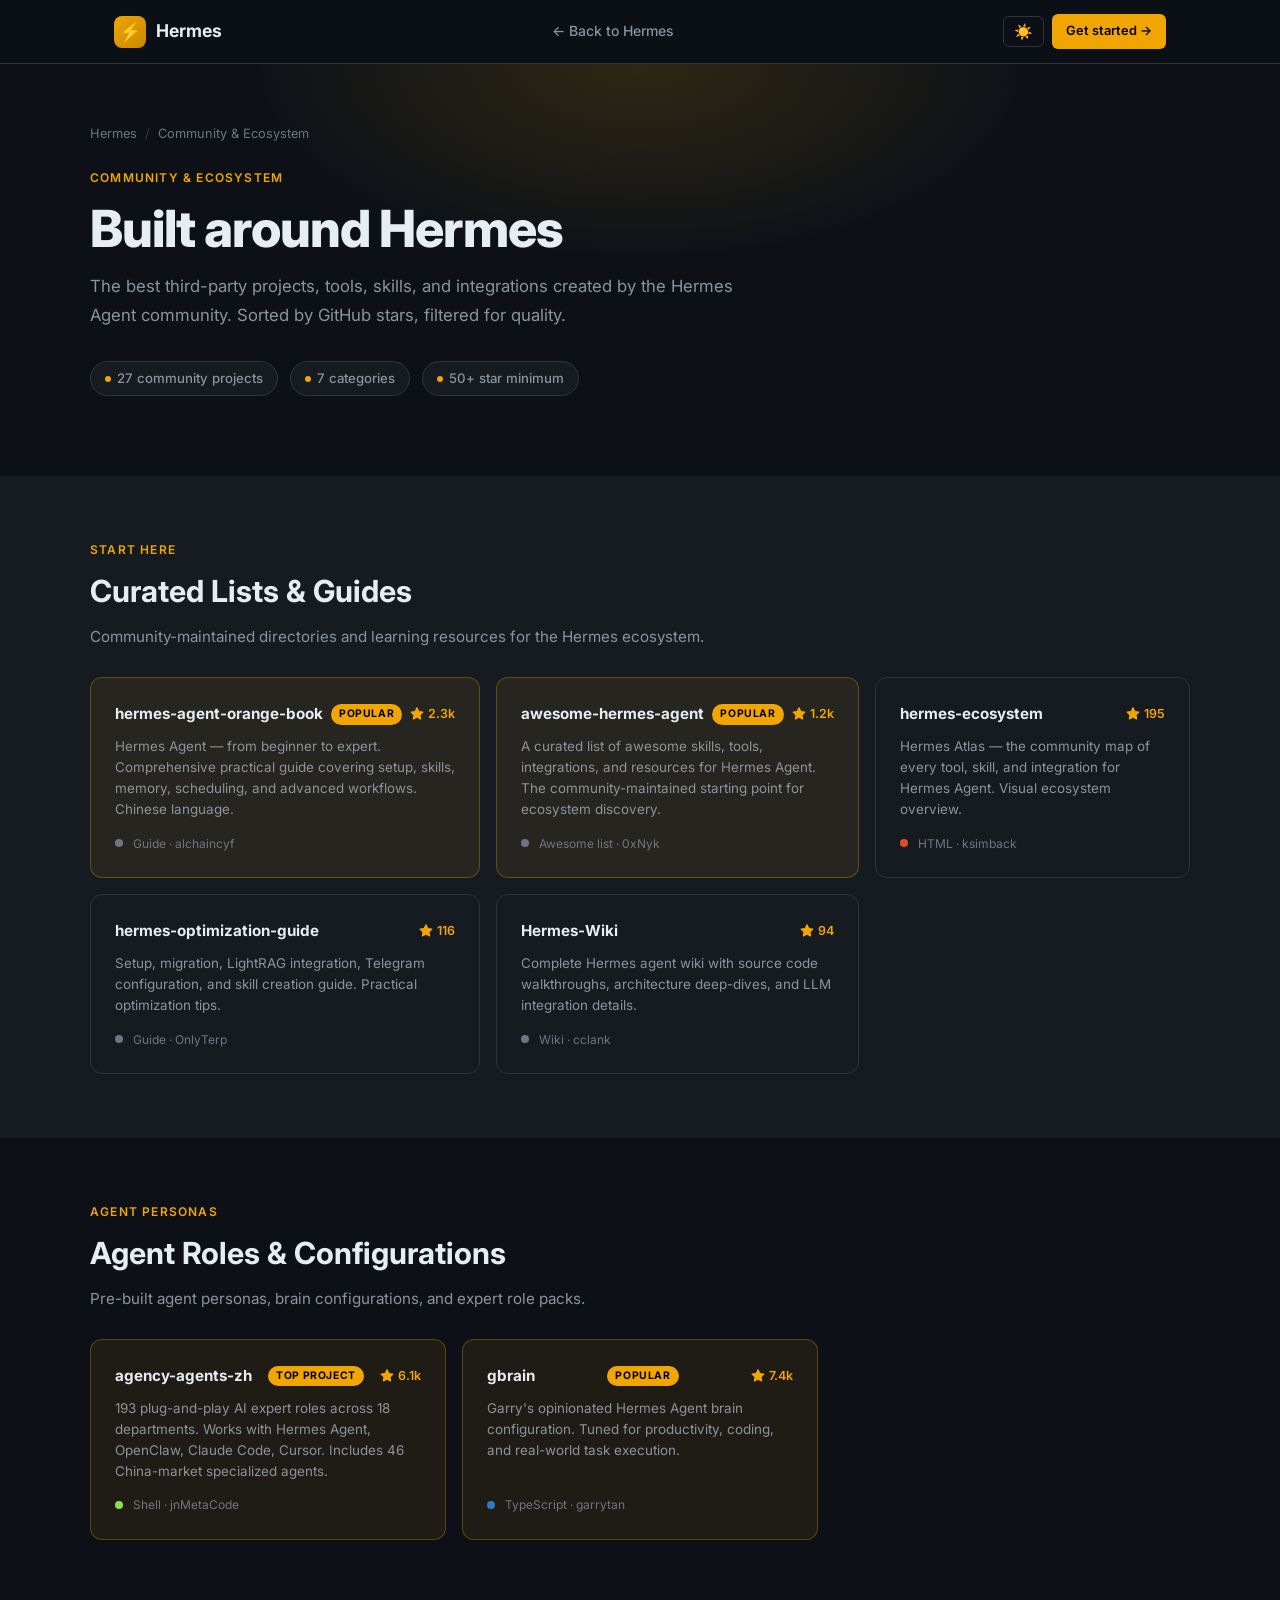
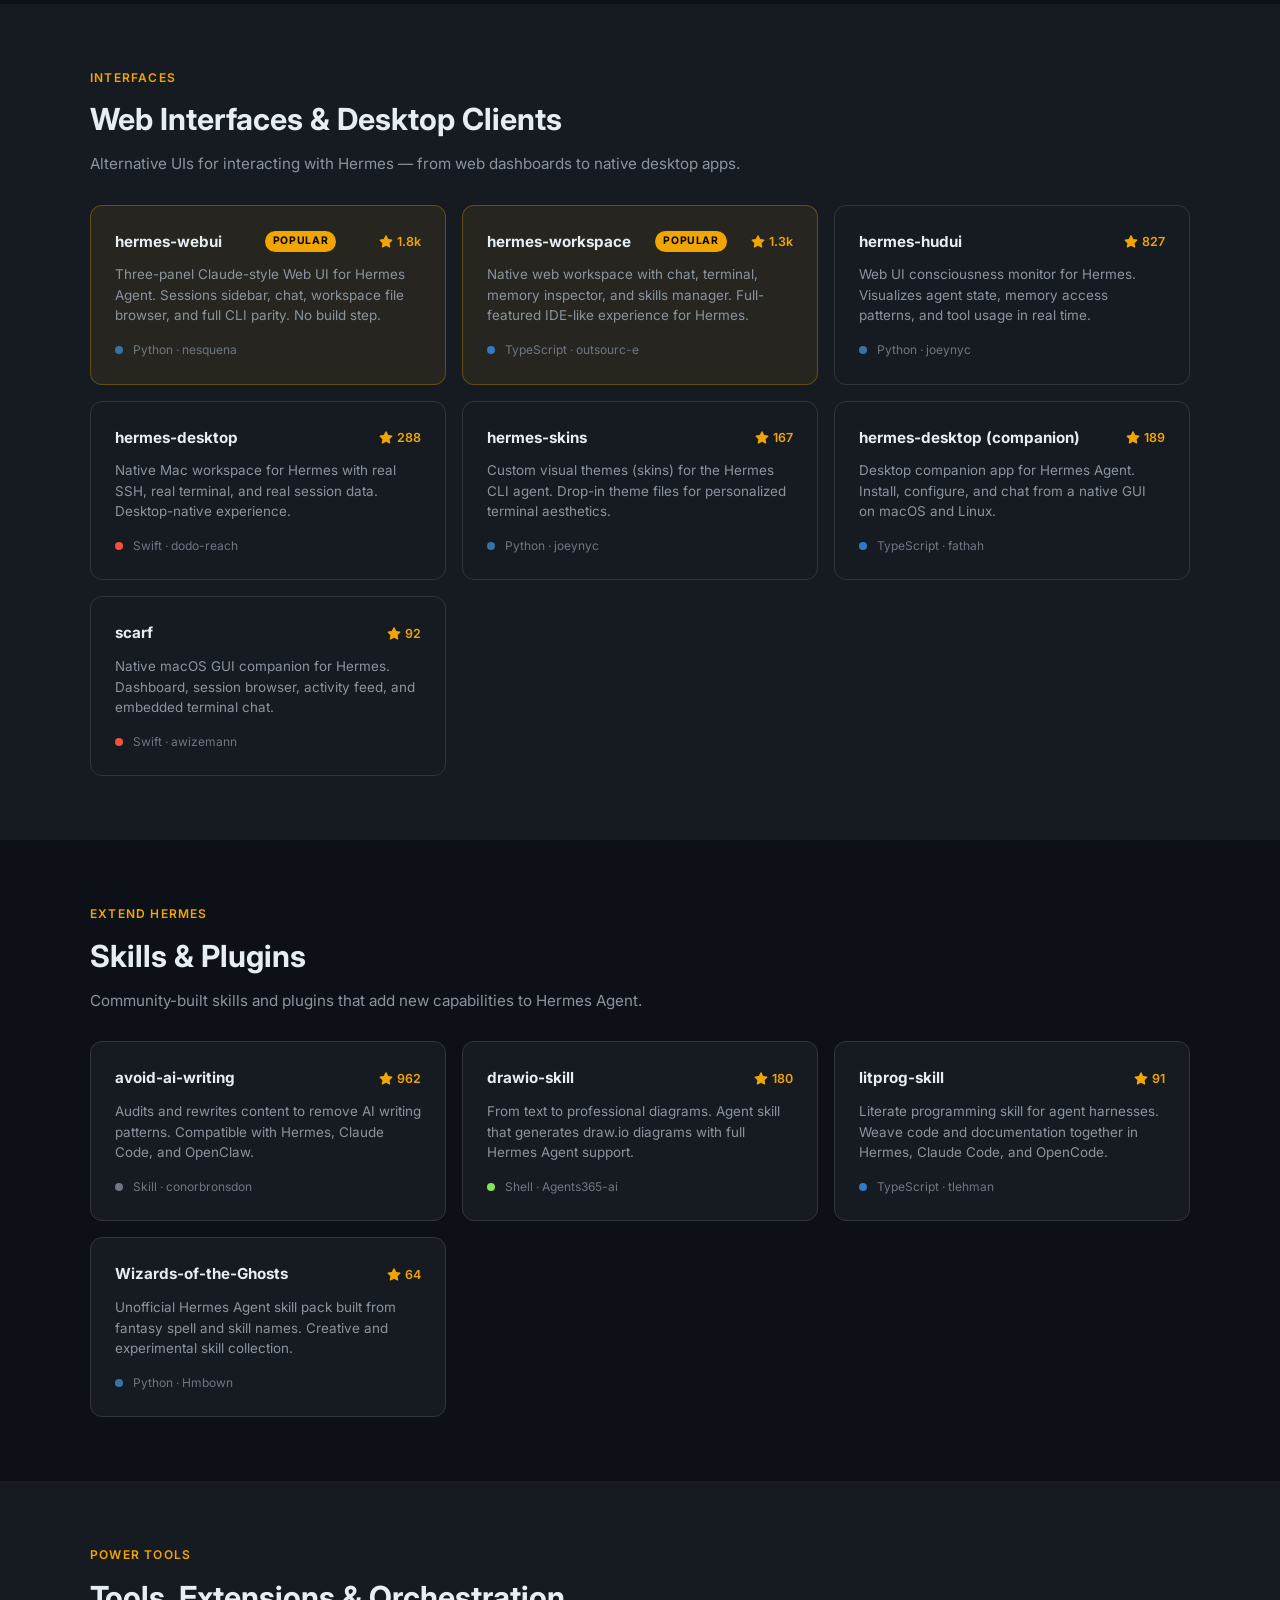
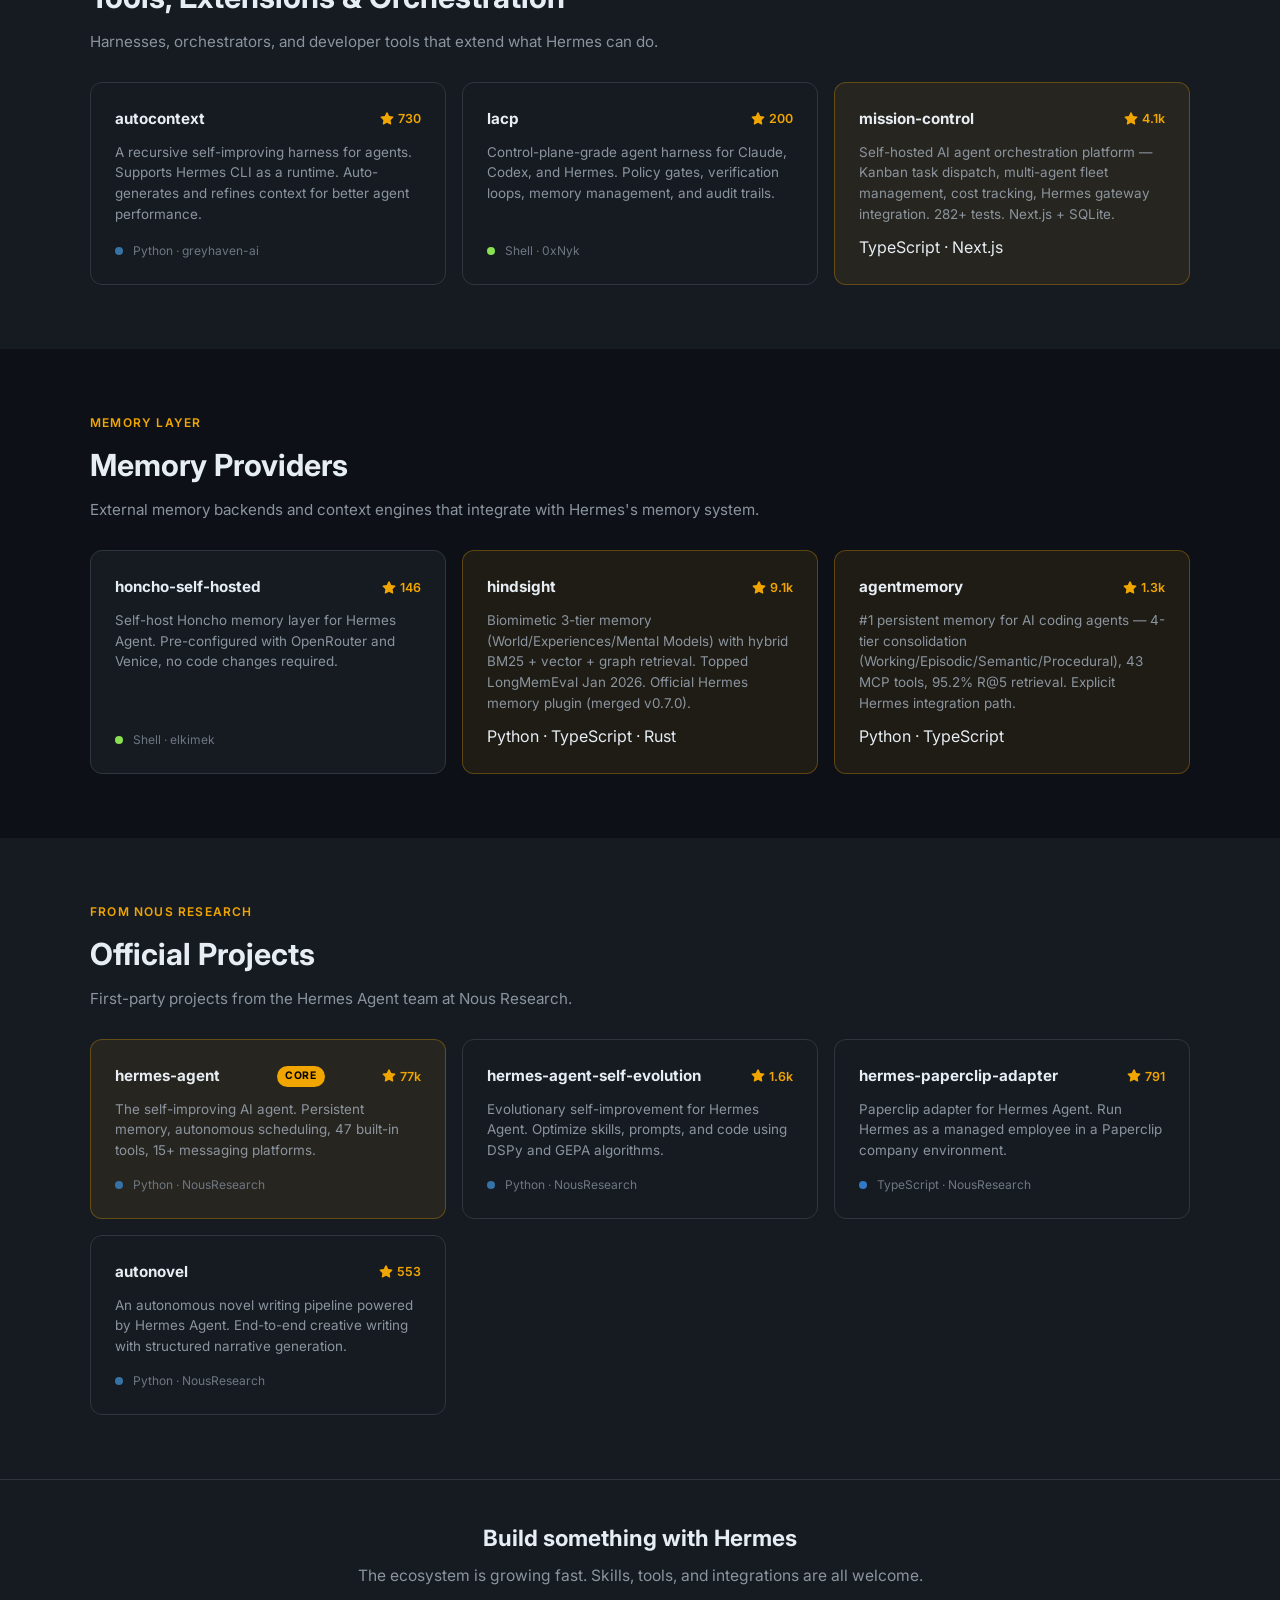
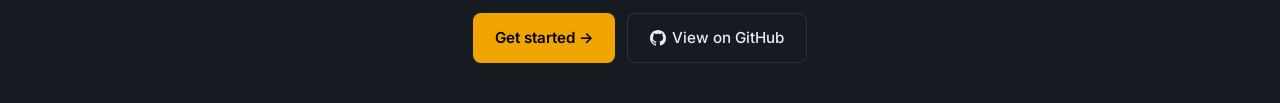
==== community/index.html @ d598577c "gh-pages: update star counts, add 3 new projects, fix models rankings index.html: - Hero badge: 56k+" ====
<!DOCTYPE html>
<html lang="en" data-theme="dark">
<head>
  <script>
    // Canonical URL: strip trailing index.html so links always show the clean path
    (function(){
      var p = window.location.pathname;
      if (p.endsWith('/index.html')) {
        var clean = p.slice(0, p.length - 'index.html'.length);
        window.history.replaceState(null, '', clean + window.location.search + window.location.hash);
      }
    })();
  </script>
  <meta charset="UTF-8" />
  <meta name="viewport" content="width=device-width, initial-scale=1.0" />
  <title>Hermes Ecosystem — Community Projects &amp; Tools</title>
  <meta name="description" content="The best third-party projects, tools, skills, and integrations built around Hermes Agent by the open-source community." />
  <meta property="og:title" content="Hermes Ecosystem — Community Projects & Tools" />
  <meta property="og:description" content="The best third-party projects, tools, skills, and integrations built around Hermes Agent." />
  <meta property="og:type" content="website" />
  <link rel="icon" href="data:image/svg+xml,<svg xmlns='http://www.w3.org/2000/svg' viewBox='0 0 100 100'><text y='.9em' font-size='90'>⚡</text></svg>" />
  <link rel="preconnect" href="https://fonts.googleapis.com" />
  <link rel="preconnect" href="https://fonts.gstatic.com" crossorigin />
  <link href="https://fonts.googleapis.com/css2?family=Inter:wght@300;400;500;600;700;800&family=JetBrains+Mono:wght@400;500&display=swap" rel="stylesheet" />
  <style>
    :root {
      --bg-primary: #0d1117;
      --bg-secondary: #161b22;
      --bg-tertiary: #21262d;
      --bg-card: #161b22;
      --bg-card-hover: #1c2128;
      --border: #30363d;
      --border-hover: #484f58;
      --text-primary: #e6edf3;
      --text-secondary: #8b949e;
      --text-muted: #6e7681;
      --accent: #f0a500;
      --accent-dim: #c88800;
      --accent-glow: rgba(240,165,0,0.15);
      --accent-subtle: rgba(240,165,0,0.08);
      --green: #3fb950;
      --red: #f85149;
      --blue: #58a6ff;
      --purple: #bc8cff;
      --nav-height: 64px;
      --radius: 8px;
      --radius-lg: 12px;
      --shadow: 0 1px 3px rgba(0,0,0,0.4),0 4px 16px rgba(0,0,0,0.3);
    }
    [data-theme="light"] {
      --bg-primary: #ffffff;
      --bg-secondary: #f6f8fa;
      --bg-tertiary: #eaeef2;
      --bg-card: #ffffff;
      --bg-card-hover: #f6f8fa;
      --border: #d0d7de;
      --border-hover: #9198a1;
      --text-primary: #1f2328;
      --text-secondary: #656d76;
      --text-muted: #9198a1;
      --accent: #c07800;
      --accent-dim: #a06000;
      --accent-glow: rgba(192,120,0,0.12);
      --accent-subtle: rgba(192,120,0,0.06);
      --green: #1a7f37;
      --red: #cf222e;
      --blue: #0969da;
      --purple: #7c3aed;
      --shadow: 0 1px 3px rgba(0,0,0,0.1),0 4px 16px rgba(0,0,0,0.06);
    }
    *,*::before,*::after{box-sizing:border-box;margin:0;padding:0}
    html{scroll-behavior:smooth;font-size:16px;overflow-x:hidden}
    body{font-family:'Inter',-apple-system,BlinkMacSystemFont,'Segoe UI',sans-serif;background:var(--bg-primary);color:var(--text-primary);line-height:1.6;transition:background 0.2s,color 0.2s;-webkit-font-smoothing:antialiased}
    a{color:var(--accent);text-decoration:none;transition:color 0.15s}
    a:hover{color:var(--accent-dim)}
    ::-webkit-scrollbar{width:6px;height:6px}
    ::-webkit-scrollbar-track{background:var(--bg-secondary)}
    ::-webkit-scrollbar-thumb{background:var(--border);border-radius:3px}

    /* Nav */
    #nav{position:fixed;top:0;left:0;right:0;height:var(--nav-height);background:rgba(13,17,23,0.92);backdrop-filter:blur(12px);-webkit-backdrop-filter:blur(12px);border-bottom:1px solid var(--border);z-index:1000}
    [data-theme="light"] #nav{background:rgba(255,255,255,0.92)}
    .nav-inner{max-width:1100px;margin:0 auto;padding:0 24px;height:100%;display:flex;align-items:center;justify-content:space-between;gap:16px}
    .nav-logo{display:flex;align-items:center;gap:10px;font-weight:700;font-size:1.1rem;color:var(--text-primary);text-decoration:none;flex-shrink:0}
    .nav-logo-icon{width:32px;height:32px;background:linear-gradient(135deg,var(--accent),var(--accent-dim));border-radius:8px;display:flex;align-items:center;justify-content:center;font-size:18px;line-height:1}
    .nav-back{display:flex;align-items:center;gap:6px;color:var(--text-secondary);font-size:0.875rem;font-weight:500;padding:6px 12px;border-radius:6px;transition:color 0.15s,background 0.15s;text-decoration:none}
    .nav-back:hover{color:var(--text-primary);background:var(--bg-tertiary)}
    .btn-theme{background:none;border:1px solid var(--border);color:var(--text-secondary);cursor:pointer;padding:7px 10px;border-radius:6px;font-size:15px;line-height:1;transition:border-color 0.15s,color 0.15s,background 0.15s}
    .btn-theme:hover{border-color:var(--border-hover);color:var(--text-primary);background:var(--bg-tertiary)}
    .hamburger{display:none;flex-direction:column;gap:5px;cursor:pointer;padding:6px;border:1px solid var(--border);border-radius:6px;background:none;transition:border-color 0.15s;flex-shrink:0}
    .hamburger:hover{border-color:var(--border-hover)}
    .hamburger span{display:block;width:20px;height:2px;background:var(--text-secondary);border-radius:2px;transition:transform 0.2s,opacity 0.2s}
    .hamburger.open span:nth-child(1){transform:translateY(7px) rotate(45deg)}
    .hamburger.open span:nth-child(2){opacity:0}
    .hamburger.open span:nth-child(3){transform:translateY(-7px) rotate(-45deg)}
    #community-mobile-menu{display:none;position:fixed;top:var(--nav-height);left:0;right:0;background:var(--bg-secondary);border-bottom:1px solid var(--border);padding:16px 24px;z-index:999;flex-direction:column;gap:4px}
    #community-mobile-menu.open{display:flex}
    #community-mobile-menu a{color:var(--text-secondary);font-size:0.95rem;font-weight:500;padding:10px 12px;border-radius:6px;transition:color 0.15s,background 0.15s;text-decoration:none}
    #community-mobile-menu a:hover{color:var(--text-primary);background:var(--bg-tertiary)}
    .btn-cta{background:var(--accent);color:#000;font-size:0.8rem;font-weight:600;padding:7px 14px;border-radius:6px;border:none;cursor:pointer;text-decoration:none;display:inline-block;transition:background 0.15s,transform 0.1s;white-space:nowrap}
    .btn-cta:hover{background:var(--accent-dim);color:#000;transform:translateY(-1px)}

    /* Layout */
    main{padding-top:var(--nav-height)}
    .hero{padding:60px 24px 48px;background:var(--bg-primary);position:relative;overflow:hidden}
    .hero::before{content:'';position:absolute;top:-200px;left:50%;transform:translateX(-50%);width:800px;height:400px;background:radial-gradient(ellipse at center,var(--accent-glow) 0%,transparent 70%);pointer-events:none}
    .container{max-width:1100px;margin:0 auto;position:relative}
    .section{padding:64px 24px}
    .section-alt{background:var(--bg-secondary)}

    /* Breadcrumb */
    .breadcrumb{display:flex;align-items:center;gap:8px;font-size:0.8rem;color:var(--text-muted);margin-bottom:24px;flex-wrap:wrap}
    .breadcrumb a{color:var(--text-muted)}
    .breadcrumb a:hover{color:var(--accent)}
    .breadcrumb-sep{opacity:0.4}

    /* Hero content */
    .page-label{font-size:0.75rem;font-weight:600;letter-spacing:0.1em;text-transform:uppercase;color:var(--accent);margin-bottom:12px}
    .page-title{font-size:clamp(2rem,5vw,3.2rem);font-weight:800;line-height:1.1;letter-spacing:-0.02em;margin-bottom:16px}
    .page-sub{font-size:1.05rem;color:var(--text-secondary);max-width:680px;line-height:1.7;margin-bottom:32px}

    /* Stats bar */
    .stats-bar{display:flex;flex-wrap:wrap;gap:12px;margin-bottom:32px}
    .stat-pill{display:inline-flex;align-items:center;gap:6px;background:var(--bg-secondary);border:1px solid var(--border);color:var(--text-secondary);font-size:0.825rem;font-weight:500;padding:6px 14px;border-radius:100px}
    .stat-pill .dot{width:6px;height:6px;background:var(--accent);border-radius:50%;flex-shrink:0}

    /* Category sections */
    .cat-label{font-size:0.75rem;font-weight:600;letter-spacing:0.1em;text-transform:uppercase;color:var(--accent);margin-bottom:8px}
    .cat-title{font-size:clamp(1.4rem,3vw,1.9rem);font-weight:700;margin-bottom:8px;color:var(--text-primary)}
    .cat-desc{font-size:0.95rem;color:var(--text-secondary);max-width:680px;line-height:1.65;margin-bottom:28px}

    /* Project cards */
    .project-grid{display:grid;grid-template-columns:repeat(3,1fr);gap:16px;margin-bottom:0}
    .project-card{background:var(--bg-card);border:1px solid var(--border);border-radius:var(--radius-lg);padding:24px;display:flex;flex-direction:column;gap:10px;transition:border-color 0.2s,transform 0.15s,background 0.2s;text-decoration:none;color:inherit}
    .project-card:hover{border-color:var(--accent);transform:translateY(-3px);background:var(--bg-card-hover);color:inherit}
    .project-header{display:flex;align-items:center;justify-content:space-between;gap:8px}
    .project-name{font-size:0.95rem;font-weight:700;color:var(--text-primary);overflow:hidden;text-overflow:ellipsis;white-space:nowrap}
    .project-stars{display:inline-flex;align-items:center;gap:4px;font-size:0.78rem;font-weight:600;color:var(--accent);white-space:nowrap;flex-shrink:0}
    .project-stars svg{width:14px;height:14px;fill:var(--accent)}
    .project-desc{font-size:0.84rem;color:var(--text-secondary);line-height:1.55;flex:1}
    .project-meta{display:flex;align-items:center;gap:10px;font-size:0.75rem;color:var(--text-muted);margin-top:auto;padding-top:4px}
    .lang-dot{width:8px;height:8px;border-radius:50%;flex-shrink:0}
    .lang-python{background:#3572A5}
    .lang-ts{background:#3178c6}
    .lang-js{background:#f1e05a}
    .lang-swift{background:#F05138}
    .lang-shell{background:#89e051}
    .lang-html{background:#e34c26}
    .lang-go{background:#00ADD8}
    .lang-rust{background:#dea584}
    .lang-makefile{background:#427819}
    .lang-docs{background:var(--text-muted)}

    /* Featured card (wider) */
    .project-card.featured{border-color:rgba(240,165,0,0.3);background:var(--accent-subtle)}
    .project-card.featured:hover{border-color:var(--accent)}
    .featured-badge{font-size:0.65rem;font-weight:700;letter-spacing:0.06em;text-transform:uppercase;background:var(--accent);color:#000;padding:2px 8px;border-radius:100px;flex-shrink:0}

    /* CTA footer */
    .cta-strip{background:var(--bg-secondary);border-top:1px solid var(--border);padding:40px 24px;text-align:center}
    .cta-strip h2{font-size:1.4rem;font-weight:700;margin-bottom:8px}
    .cta-strip p{color:var(--text-secondary);margin-bottom:24px;font-size:0.975rem}
    .cta-btns{display:flex;gap:12px;justify-content:center;flex-wrap:wrap}
    .btn-primary{display:inline-flex;align-items:center;gap:6px;background:var(--accent);color:#000;font-weight:600;font-size:0.95rem;padding:12px 22px;border-radius:8px;transition:background 0.15s,transform 0.1s}
    .btn-primary:hover{background:var(--accent-dim);color:#000;transform:translateY(-1px)}
    .btn-secondary{display:inline-flex;align-items:center;gap:6px;background:var(--bg-card);border:1px solid var(--border);color:var(--text-primary);font-weight:500;font-size:0.95rem;padding:12px 22px;border-radius:8px;transition:border-color 0.15s,background 0.15s}
    .btn-secondary:hover{border-color:var(--border-hover);background:var(--bg-card-hover);color:var(--text-primary)}

    /* Responsive */
    @media(max-width:900px){.project-grid{grid-template-columns:repeat(2,1fr)}}
    @media(max-width:640px){
      .project-grid{grid-template-columns:1fr}
      .nav-back span{display:none}
      .btn-cta{display:none}
      .hamburger{display:flex}
      .nav-inner{gap:8px}
      .hero{padding:48px 16px 36px}
      .section{padding:48px 16px}
    }
  </style>
</head>
<body>

<nav id="nav">
  <div class="nav-inner">
    <a href="../index.html" class="nav-logo">
      <div class="nav-logo-icon">&#9889;</div>
      Hermes
    </a>
    <a href="../index.html#resources" class="nav-back"><span>&larr; Back to Hermes</span></a>
    <div style="display:flex;align-items:center;gap:8px;flex-shrink:0">
      <button class="btn-theme" id="theme-toggle" aria-label="Toggle theme">🌙</button>
      <a href="https://hermes-agent.nousresearch.com/docs/getting-started/installation" class="btn-cta" target="_blank" rel="noopener">Get started &rarr;</a>
    </div>
    <button class="hamburger" id="community-hamburger" aria-label="Open menu">
      <span></span><span></span><span></span>
    </button>
  </div>
</nav>

<div id="community-mobile-menu">
  <a href="../index.html">⚡ Hermes Home</a>
  <a href="../index.html#why">Why Hermes</a>
  <a href="../index.html#features">Features</a>
  <a href="../index.html#compare">Compare</a>
  <a href="../index.html#install">Install</a>
  <a href="../index.html#resources">Resources</a>
  <a href="../eli5/" style="color:var(--accent)">🧠 ELI5 — What is Hermes?</a>
  <a href="../models/" style="color:var(--accent)">🤖 Best Models 2026</a>
  <a href="../index.html#resources" style="color:var(--accent)">🌎 Community &amp; Ecosystem</a>
  <a href="https://hermes-agent.nousresearch.com/docs/getting-started/installation" target="_blank" rel="noopener" style="color:var(--accent);margin-top:4px">Get started →</a>
</div>

<main>
  <div class="hero">
    <div class="container">
      <nav class="breadcrumb" aria-label="Breadcrumb">
        <a href="../index.html">Hermes</a>
        <span class="breadcrumb-sep">/</span>
        <span>Community &amp; Ecosystem</span>
      </nav>

      <div class="page-label">Community &amp; Ecosystem</div>
      <h1 class="page-title">Built around Hermes</h1>
      <p class="page-sub">The best third-party projects, tools, skills, and integrations created by the Hermes Agent community. Sorted by GitHub stars, filtered for quality.</p>

      <div class="stats-bar">
        <span class="stat-pill"><span class="dot"></span>27 community projects</span>
        <span class="stat-pill"><span class="dot"></span>7 categories</span>
        <span class="stat-pill"><span class="dot"></span>50+ star minimum</span>
      </div>
    </div>
  </div>

  <!-- ===== CURATED LISTS & GUIDES ===== -->
  <div class="section section-alt">
    <div class="container">
      <p class="cat-label">Start here</p>
      <h2 class="cat-title">Curated Lists &amp; Guides</h2>
      <p class="cat-desc">Community-maintained directories and learning resources for the Hermes ecosystem.</p>
      <div class="project-grid">

        <a href="https://github.com/alchaincyf/hermes-agent-orange-book" target="_blank" rel="noopener" class="project-card featured">
          <div class="project-header">
            <div class="project-name">hermes-agent-orange-book</div>
            <span class="featured-badge">Popular</span>
            <span class="project-stars"><svg viewBox="0 0 16 16"><path d="M8 .25a.75.75 0 0 1 .673.418l1.882 3.815 4.21.612a.75.75 0 0 1 .416 1.279l-3.046 2.97.719 4.192a.75.75 0 0 1-1.088.791L8 12.347l-3.766 1.98a.75.75 0 0 1-1.088-.79l.72-4.194L.818 6.374a.75.75 0 0 1 .416-1.28l4.21-.611L7.327.668A.75.75 0 0 1 8 .25z"/></svg>2.3k</span>
          </div>
          <div class="project-desc">Hermes Agent &mdash; from beginner to expert. Comprehensive practical guide covering setup, skills, memory, scheduling, and advanced workflows. Chinese language.</div>
          <div class="project-meta"><span class="lang-dot lang-docs"></span> Guide &middot; alchaincyf</div>
        </a>

        <a href="https://github.com/0xNyk/awesome-hermes-agent" target="_blank" rel="noopener" class="project-card featured">
          <div class="project-header">
            <div class="project-name">awesome-hermes-agent</div>
            <span class="featured-badge">Popular</span>
            <span class="project-stars"><svg viewBox="0 0 16 16"><path d="M8 .25a.75.75 0 0 1 .673.418l1.882 3.815 4.21.612a.75.75 0 0 1 .416 1.279l-3.046 2.97.719 4.192a.75.75 0 0 1-1.088.791L8 12.347l-3.766 1.98a.75.75 0 0 1-1.088-.79l.72-4.194L.818 6.374a.75.75 0 0 1 .416-1.28l4.21-.611L7.327.668A.75.75 0 0 1 8 .25z"/></svg>1.2k</span>
          </div>
          <div class="project-desc">A curated list of awesome skills, tools, integrations, and resources for Hermes Agent. The community-maintained starting point for ecosystem discovery.</div>
          <div class="project-meta"><span class="lang-dot lang-docs"></span> Awesome list &middot; 0xNyk</div>
        </a>

        <a href="https://github.com/ksimback/hermes-ecosystem" target="_blank" rel="noopener" class="project-card">
          <div class="project-header">
            <div class="project-name">hermes-ecosystem</div>
            <span class="project-stars"><svg viewBox="0 0 16 16"><path d="M8 .25a.75.75 0 0 1 .673.418l1.882 3.815 4.21.612a.75.75 0 0 1 .416 1.279l-3.046 2.97.719 4.192a.75.75 0 0 1-1.088.791L8 12.347l-3.766 1.98a.75.75 0 0 1-1.088-.79l.72-4.194L.818 6.374a.75.75 0 0 1 .416-1.28l4.21-.611L7.327.668A.75.75 0 0 1 8 .25z"/></svg>195</span>
          </div>
          <div class="project-desc">Hermes Atlas &mdash; the community map of every tool, skill, and integration for Hermes Agent. Visual ecosystem overview.</div>
          <div class="project-meta"><span class="lang-dot lang-html"></span> HTML &middot; ksimback</div>
        </a>

        <a href="https://github.com/OnlyTerp/hermes-optimization-guide" target="_blank" rel="noopener" class="project-card">
          <div class="project-header">
            <div class="project-name">hermes-optimization-guide</div>
            <span class="project-stars"><svg viewBox="0 0 16 16"><path d="M8 .25a.75.75 0 0 1 .673.418l1.882 3.815 4.21.612a.75.75 0 0 1 .416 1.279l-3.046 2.97.719 4.192a.75.75 0 0 1-1.088.791L8 12.347l-3.766 1.98a.75.75 0 0 1-1.088-.79l.72-4.194L.818 6.374a.75.75 0 0 1 .416-1.28l4.21-.611L7.327.668A.75.75 0 0 1 8 .25z"/></svg>116</span>
          </div>
          <div class="project-desc">Setup, migration, LightRAG integration, Telegram configuration, and skill creation guide. Practical optimization tips.</div>
          <div class="project-meta"><span class="lang-dot lang-docs"></span> Guide &middot; OnlyTerp</div>
        </a>

        <a href="https://github.com/cclank/Hermes-Wiki" target="_blank" rel="noopener" class="project-card">
          <div class="project-header">
            <div class="project-name">Hermes-Wiki</div>
            <span class="project-stars"><svg viewBox="0 0 16 16"><path d="M8 .25a.75.75 0 0 1 .673.418l1.882 3.815 4.21.612a.75.75 0 0 1 .416 1.279l-3.046 2.97.719 4.192a.75.75 0 0 1-1.088.791L8 12.347l-3.766 1.98a.75.75 0 0 1-1.088-.79l.72-4.194L.818 6.374a.75.75 0 0 1 .416-1.28l4.21-.611L7.327.668A.75.75 0 0 1 8 .25z"/></svg>94</span>
          </div>
          <div class="project-desc">Complete Hermes agent wiki with source code walkthroughs, architecture deep-dives, and LLM integration details.</div>
          <div class="project-meta"><span class="lang-dot lang-docs"></span> Wiki &middot; cclank</div>
        </a>

      </div>
    </div>
  </div>

  <!-- ===== AGENT ROLES & CONFIGS ===== -->
  <div class="section">
    <div class="container">
      <p class="cat-label">Agent personas</p>
      <h2 class="cat-title">Agent Roles &amp; Configurations</h2>
      <p class="cat-desc">Pre-built agent personas, brain configurations, and expert role packs.</p>
      <div class="project-grid">

        <a href="https://github.com/jnMetaCode/agency-agents-zh" target="_blank" rel="noopener" class="project-card featured">
          <div class="project-header">
            <div class="project-name">agency-agents-zh</div>
            <span class="featured-badge">Top project</span>
            <span class="project-stars"><svg viewBox="0 0 16 16"><path d="M8 .25a.75.75 0 0 1 .673.418l1.882 3.815 4.21.612a.75.75 0 0 1 .416 1.279l-3.046 2.97.719 4.192a.75.75 0 0 1-1.088.791L8 12.347l-3.766 1.98a.75.75 0 0 1-1.088-.79l.72-4.194L.818 6.374a.75.75 0 0 1 .416-1.28l4.21-.611L7.327.668A.75.75 0 0 1 8 .25z"/></svg>6.1k</span>
          </div>
          <div class="project-desc">193 plug-and-play AI expert roles across 18 departments. Works with Hermes Agent, OpenClaw, Claude Code, Cursor. Includes 46 China-market specialized agents.</div>
          <div class="project-meta"><span class="lang-dot lang-shell"></span> Shell &middot; jnMetaCode</div>
        </a>

        <a href="https://github.com/garrytan/gbrain" target="_blank" rel="noopener" class="project-card featured">
          <div class="project-header">
            <div class="project-name">gbrain</div>
            <span class="featured-badge">Popular</span>
            <span class="project-stars"><svg viewBox="0 0 16 16"><path d="M8 .25a.75.75 0 0 1 .673.418l1.882 3.815 4.21.612a.75.75 0 0 1 .416 1.279l-3.046 2.97.719 4.192a.75.75 0 0 1-1.088.791L8 12.347l-3.766 1.98a.75.75 0 0 1-1.088-.79l.72-4.194L.818 6.374a.75.75 0 0 1 .416-1.28l4.21-.611L7.327.668A.75.75 0 0 1 8 .25z"/></svg>7.4k</span>
          </div>
          <div class="project-desc">Garry's opinionated Hermes Agent brain configuration. Tuned for productivity, coding, and real-world task execution.</div>
          <div class="project-meta"><span class="lang-dot lang-ts"></span> TypeScript &middot; garrytan</div>
        </a>

      </div>
    </div>
  </div>

  <!-- ===== WEB INTERFACES & DESKTOP ===== -->
  <div class="section section-alt">
    <div class="container">
      <p class="cat-label">Interfaces</p>
      <h2 class="cat-title">Web Interfaces &amp; Desktop Clients</h2>
      <p class="cat-desc">Alternative UIs for interacting with Hermes &mdash; from web dashboards to native desktop apps.</p>
      <div class="project-grid">

        <a href="https://github.com/nesquena/hermes-webui" target="_blank" rel="noopener" class="project-card featured">
          <div class="project-header">
            <div class="project-name">hermes-webui</div>
            <span class="featured-badge">Popular</span>
            <span class="project-stars"><svg viewBox="0 0 16 16"><path d="M8 .25a.75.75 0 0 1 .673.418l1.882 3.815 4.21.612a.75.75 0 0 1 .416 1.279l-3.046 2.97.719 4.192a.75.75 0 0 1-1.088.791L8 12.347l-3.766 1.98a.75.75 0 0 1-1.088-.79l.72-4.194L.818 6.374a.75.75 0 0 1 .416-1.28l4.21-.611L7.327.668A.75.75 0 0 1 8 .25z"/></svg>1.8k</span>
          </div>
          <div class="project-desc">Three-panel Claude-style Web UI for Hermes Agent. Sessions sidebar, chat, workspace file browser, and full CLI parity. No build step.</div>
          <div class="project-meta"><span class="lang-dot lang-python"></span> Python &middot; nesquena</div>
        </a>

        <a href="https://github.com/outsourc-e/hermes-workspace" target="_blank" rel="noopener" class="project-card featured">
          <div class="project-header">
            <div class="project-name">hermes-workspace</div>
            <span class="featured-badge">Popular</span>
            <span class="project-stars"><svg viewBox="0 0 16 16"><path d="M8 .25a.75.75 0 0 1 .673.418l1.882 3.815 4.21.612a.75.75 0 0 1 .416 1.279l-3.046 2.97.719 4.192a.75.75 0 0 1-1.088.791L8 12.347l-3.766 1.98a.75.75 0 0 1-1.088-.79l.72-4.194L.818 6.374a.75.75 0 0 1 .416-1.28l4.21-.611L7.327.668A.75.75 0 0 1 8 .25z"/></svg>1.3k</span>
          </div>
          <div class="project-desc">Native web workspace with chat, terminal, memory inspector, and skills manager. Full-featured IDE-like experience for Hermes.</div>
          <div class="project-meta"><span class="lang-dot lang-ts"></span> TypeScript &middot; outsourc-e</div>
        </a>

        <a href="https://github.com/joeynyc/hermes-hudui" target="_blank" rel="noopener" class="project-card">
          <div class="project-header">
            <div class="project-name">hermes-hudui</div>
            <span class="project-stars"><svg viewBox="0 0 16 16"><path d="M8 .25a.75.75 0 0 1 .673.418l1.882 3.815 4.21.612a.75.75 0 0 1 .416 1.279l-3.046 2.97.719 4.192a.75.75 0 0 1-1.088.791L8 12.347l-3.766 1.98a.75.75 0 0 1-1.088-.79l.72-4.194L.818 6.374a.75.75 0 0 1 .416-1.28l4.21-.611L7.327.668A.75.75 0 0 1 8 .25z"/></svg>827</span>
          </div>
          <div class="project-desc">Web UI consciousness monitor for Hermes. Visualizes agent state, memory access patterns, and tool usage in real time.</div>
          <div class="project-meta"><span class="lang-dot lang-python"></span> Python &middot; joeynyc</div>
        </a>

        <a href="https://github.com/dodo-reach/hermes-desktop" target="_blank" rel="noopener" class="project-card">
          <div class="project-header">
            <div class="project-name">hermes-desktop</div>
            <span class="project-stars"><svg viewBox="0 0 16 16"><path d="M8 .25a.75.75 0 0 1 .673.418l1.882 3.815 4.21.612a.75.75 0 0 1 .416 1.279l-3.046 2.97.719 4.192a.75.75 0 0 1-1.088.791L8 12.347l-3.766 1.98a.75.75 0 0 1-1.088-.79l.72-4.194L.818 6.374a.75.75 0 0 1 .416-1.28l4.21-.611L7.327.668A.75.75 0 0 1 8 .25z"/></svg>288</span>
          </div>
          <div class="project-desc">Native Mac workspace for Hermes with real SSH, real terminal, and real session data. Desktop-native experience.</div>
          <div class="project-meta"><span class="lang-dot lang-swift"></span> Swift &middot; dodo-reach</div>
        </a>

        <a href="https://github.com/joeynyc/hermes-skins" target="_blank" rel="noopener" class="project-card">
          <div class="project-header">
            <div class="project-name">hermes-skins</div>
            <span class="project-stars"><svg viewBox="0 0 16 16"><path d="M8 .25a.75.75 0 0 1 .673.418l1.882 3.815 4.21.612a.75.75 0 0 1 .416 1.279l-3.046 2.97.719 4.192a.75.75 0 0 1-1.088.791L8 12.347l-3.766 1.98a.75.75 0 0 1-1.088-.79l.72-4.194L.818 6.374a.75.75 0 0 1 .416-1.28l4.21-.611L7.327.668A.75.75 0 0 1 8 .25z"/></svg>167</span>
          </div>
          <div class="project-desc">Custom visual themes (skins) for the Hermes CLI agent. Drop-in theme files for personalized terminal aesthetics.</div>
          <div class="project-meta"><span class="lang-dot lang-python"></span> Python &middot; joeynyc</div>
        </a>

        <a href="https://github.com/fathah/hermes-desktop" target="_blank" rel="noopener" class="project-card">
          <div class="project-header">
            <div class="project-name">hermes-desktop (companion)</div>
            <span class="project-stars"><svg viewBox="0 0 16 16"><path d="M8 .25a.75.75 0 0 1 .673.418l1.882 3.815 4.21.612a.75.75 0 0 1 .416 1.279l-3.046 2.97.719 4.192a.75.75 0 0 1-1.088.791L8 12.347l-3.766 1.98a.75.75 0 0 1-1.088-.79l.72-4.194L.818 6.374a.75.75 0 0 1 .416-1.28l4.21-.611L7.327.668A.75.75 0 0 1 8 .25z"/></svg>189</span>
          </div>
          <div class="project-desc">Desktop companion app for Hermes Agent. Install, configure, and chat from a native GUI on macOS and Linux.</div>
          <div class="project-meta"><span class="lang-dot lang-ts"></span> TypeScript &middot; fathah</div>
        </a>

        <a href="https://github.com/awizemann/scarf" target="_blank" rel="noopener" class="project-card">
          <div class="project-header">
            <div class="project-name">scarf</div>
            <span class="project-stars"><svg viewBox="0 0 16 16"><path d="M8 .25a.75.75 0 0 1 .673.418l1.882 3.815 4.21.612a.75.75 0 0 1 .416 1.279l-3.046 2.97.719 4.192a.75.75 0 0 1-1.088.791L8 12.347l-3.766 1.98a.75.75 0 0 1-1.088-.79l.72-4.194L.818 6.374a.75.75 0 0 1 .416-1.28l4.21-.611L7.327.668A.75.75 0 0 1 8 .25z"/></svg>92</span>
          </div>
          <div class="project-desc">Native macOS GUI companion for Hermes. Dashboard, session browser, activity feed, and embedded terminal chat.</div>
          <div class="project-meta"><span class="lang-dot lang-swift"></span> Swift &middot; awizemann</div>
        </a>

      </div>
    </div>
  </div>

  <!-- ===== SKILLS & PLUGINS ===== -->
  <div class="section">
    <div class="container">
      <p class="cat-label">Extend Hermes</p>
      <h2 class="cat-title">Skills &amp; Plugins</h2>
      <p class="cat-desc">Community-built skills and plugins that add new capabilities to Hermes Agent.</p>
      <div class="project-grid">

        <a href="https://github.com/conorbronsdon/avoid-ai-writing" target="_blank" rel="noopener" class="project-card">
          <div class="project-header">
            <div class="project-name">avoid-ai-writing</div>
            <span class="project-stars"><svg viewBox="0 0 16 16"><path d="M8 .25a.75.75 0 0 1 .673.418l1.882 3.815 4.21.612a.75.75 0 0 1 .416 1.279l-3.046 2.97.719 4.192a.75.75 0 0 1-1.088.791L8 12.347l-3.766 1.98a.75.75 0 0 1-1.088-.79l.72-4.194L.818 6.374a.75.75 0 0 1 .416-1.28l4.21-.611L7.327.668A.75.75 0 0 1 8 .25z"/></svg>962</span>
          </div>
          <div class="project-desc">Audits and rewrites content to remove AI writing patterns. Compatible with Hermes, Claude Code, and OpenClaw.</div>
          <div class="project-meta"><span class="lang-dot lang-docs"></span> Skill &middot; conorbronsdon</div>
        </a>

        <a href="https://github.com/Agents365-ai/drawio-skill" target="_blank" rel="noopener" class="project-card">
          <div class="project-header">
            <div class="project-name">drawio-skill</div>
            <span class="project-stars"><svg viewBox="0 0 16 16"><path d="M8 .25a.75.75 0 0 1 .673.418l1.882 3.815 4.21.612a.75.75 0 0 1 .416 1.279l-3.046 2.97.719 4.192a.75.75 0 0 1-1.088.791L8 12.347l-3.766 1.98a.75.75 0 0 1-1.088-.79l.72-4.194L.818 6.374a.75.75 0 0 1 .416-1.28l4.21-.611L7.327.668A.75.75 0 0 1 8 .25z"/></svg>180</span>
          </div>
          <div class="project-desc">From text to professional diagrams. Agent skill that generates draw.io diagrams with full Hermes Agent support.</div>
          <div class="project-meta"><span class="lang-dot lang-shell"></span> Shell &middot; Agents365-ai</div>
        </a>

        <a href="https://github.com/tlehman/litprog-skill" target="_blank" rel="noopener" class="project-card">
          <div class="project-header">
            <div class="project-name">litprog-skill</div>
            <span class="project-stars"><svg viewBox="0 0 16 16"><path d="M8 .25a.75.75 0 0 1 .673.418l1.882 3.815 4.21.612a.75.75 0 0 1 .416 1.279l-3.046 2.97.719 4.192a.75.75 0 0 1-1.088.791L8 12.347l-3.766 1.98a.75.75 0 0 1-1.088-.79l.72-4.194L.818 6.374a.75.75 0 0 1 .416-1.28l4.21-.611L7.327.668A.75.75 0 0 1 8 .25z"/></svg>91</span>
          </div>
          <div class="project-desc">Literate programming skill for agent harnesses. Weave code and documentation together in Hermes, Claude Code, and OpenCode.</div>
          <div class="project-meta"><span class="lang-dot lang-ts"></span> TypeScript &middot; tlehman</div>
        </a>

        <a href="https://github.com/Hmbown/Wizards-of-the-Ghosts" target="_blank" rel="noopener" class="project-card">
          <div class="project-header">
            <div class="project-name">Wizards-of-the-Ghosts</div>
            <span class="project-stars"><svg viewBox="0 0 16 16"><path d="M8 .25a.75.75 0 0 1 .673.418l1.882 3.815 4.21.612a.75.75 0 0 1 .416 1.279l-3.046 2.97.719 4.192a.75.75 0 0 1-1.088.791L8 12.347l-3.766 1.98a.75.75 0 0 1-1.088-.79l.72-4.194L.818 6.374a.75.75 0 0 1 .416-1.28l4.21-.611L7.327.668A.75.75 0 0 1 8 .25z"/></svg>64</span>
          </div>
          <div class="project-desc">Unofficial Hermes Agent skill pack built from fantasy spell and skill names. Creative and experimental skill collection.</div>
          <div class="project-meta"><span class="lang-dot lang-python"></span> Python &middot; Hmbown</div>
        </a>

      </div>
    </div>
  </div>

  <!-- ===== TOOLS & EXTENSIONS ===== -->
  <div class="section section-alt">
    <div class="container">
      <p class="cat-label">Power tools</p>
      <h2 class="cat-title">Tools, Extensions &amp; Orchestration</h2>
      <p class="cat-desc">Harnesses, orchestrators, and developer tools that extend what Hermes can do.</p>
      <div class="project-grid">

        <a href="https://github.com/greyhaven-ai/autocontext" target="_blank" rel="noopener" class="project-card">
          <div class="project-header">
            <div class="project-name">autocontext</div>
            <span class="project-stars"><svg viewBox="0 0 16 16"><path d="M8 .25a.75.75 0 0 1 .673.418l1.882 3.815 4.21.612a.75.75 0 0 1 .416 1.279l-3.046 2.97.719 4.192a.75.75 0 0 1-1.088.791L8 12.347l-3.766 1.98a.75.75 0 0 1-1.088-.79l.72-4.194L.818 6.374a.75.75 0 0 1 .416-1.28l4.21-.611L7.327.668A.75.75 0 0 1 8 .25z"/></svg>730</span>
          </div>
          <div class="project-desc">A recursive self-improving harness for agents. Supports Hermes CLI as a runtime. Auto-generates and refines context for better agent performance.</div>
          <div class="project-meta"><span class="lang-dot lang-python"></span> Python &middot; greyhaven-ai</div>
        </a>


        <a href="https://github.com/0xNyk/lacp" target="_blank" rel="noopener" class="project-card">
          <div class="project-header">
            <div class="project-name">lacp</div>
            <span class="project-stars"><svg viewBox="0 0 16 16"><path d="M8 .25a.75.75 0 0 1 .673.418l1.882 3.815 4.21.612a.75.75 0 0 1 .416 1.279l-3.046 2.97.719 4.192a.75.75 0 0 1-1.088.791L8 12.347l-3.766 1.98a.75.75 0 0 1-1.088-.79l.72-4.194L.818 6.374a.75.75 0 0 1 .416-1.28l4.21-.611L7.327.668A.75.75 0 0 1 8 .25z"/></svg>200</span>
          </div>
          <div class="project-desc">Control-plane-grade agent harness for Claude, Codex, and Hermes. Policy gates, verification loops, memory management, and audit trails.</div>
          <div class="project-meta"><span class="lang-dot lang-shell"></span> Shell &middot; 0xNyk</div>
        </a>
        <a href="https://github.com/builderz-labs/mission-control" target="_blank" rel="noopener" class="project-card featured">
          <div class="project-header">
            <div class="project-name">mission-control</div>
            <span class="project-stars"><svg viewBox="0 0 16 16"><path d="M8 .25a.75.75 0 0 1 .673.418l1.882 3.815 4.21.612a.75.75 0 0 1 .416 1.279l-3.046 2.97.719 4.192a.75.75 0 0 1-1.088.791L8 12.347l-3.766 1.98a.75.75 0 0 1-1.088-.79l.72-4.194L.818 6.374a.75.75 0 0 1 .416-1.28l4.21-.611L7.327.668A.75.75 0 0 1 8 .25z"/></svg>4.1k</span>
          </div>
          <div class="project-desc">Self-hosted AI agent orchestration platform — Kanban task dispatch, multi-agent fleet management, cost tracking, Hermes gateway integration. 282+ tests. Next.js + SQLite.</div>
          <div class="project-lang">TypeScript · Next.js</div>
        </a>


      </div>
    </div>
  </div>

  <!-- ===== MEMORY PROVIDERS ===== -->
  <div class="section">
    <div class="container">
      <p class="cat-label">Memory layer</p>
      <h2 class="cat-title">Memory Providers</h2>
      <p class="cat-desc">External memory backends and context engines that integrate with Hermes's memory system.</p>
      <div class="project-grid">

        <a href="https://github.com/elkimek/honcho-self-hosted" target="_blank" rel="noopener" class="project-card">
          <div class="project-header">
            <div class="project-name">honcho-self-hosted</div>
            <span class="project-stars"><svg viewBox="0 0 16 16"><path d="M8 .25a.75.75 0 0 1 .673.418l1.882 3.815 4.21.612a.75.75 0 0 1 .416 1.279l-3.046 2.97.719 4.192a.75.75 0 0 1-1.088.791L8 12.347l-3.766 1.98a.75.75 0 0 1-1.088-.79l.72-4.194L.818 6.374a.75.75 0 0 1 .416-1.28l4.21-.611L7.327.668A.75.75 0 0 1 8 .25z"/></svg>146</span>
          </div>
          <div class="project-desc">Self-host Honcho memory layer for Hermes Agent. Pre-configured with OpenRouter and Venice, no code changes required.</div>
          <div class="project-meta"><span class="lang-dot lang-shell"></span> Shell &middot; elkimek</div>
        </a>
        <a href="https://github.com/vectorize-io/hindsight" target="_blank" rel="noopener" class="project-card featured">
          <div class="project-header">
            <div class="project-name">hindsight</div>
            <span class="project-stars"><svg viewBox="0 0 16 16"><path d="M8 .25a.75.75 0 0 1 .673.418l1.882 3.815 4.21.612a.75.75 0 0 1 .416 1.279l-3.046 2.97.719 4.192a.75.75 0 0 1-1.088.791L8 12.347l-3.766 1.98a.75.75 0 0 1-1.088-.79l.72-4.194L.818 6.374a.75.75 0 0 1 .416-1.28l4.21-.611L7.327.668A.75.75 0 0 1 8 .25z"/></svg>9.1k</span>
          </div>
          <div class="project-desc">Biomimetic 3-tier memory (World/Experiences/Mental Models) with hybrid BM25 + vector + graph retrieval. Topped LongMemEval Jan 2026. Official Hermes memory plugin (merged v0.7.0).</div>
          <div class="project-lang">Python · TypeScript · Rust</div>
        </a>
        <a href="https://github.com/rohitg00/agentmemory" target="_blank" rel="noopener" class="project-card featured">
          <div class="project-header">
            <div class="project-name">agentmemory</div>
            <span class="project-stars"><svg viewBox="0 0 16 16"><path d="M8 .25a.75.75 0 0 1 .673.418l1.882 3.815 4.21.612a.75.75 0 0 1 .416 1.279l-3.046 2.97.719 4.192a.75.75 0 0 1-1.088.791L8 12.347l-3.766 1.98a.75.75 0 0 1-1.088-.79l.72-4.194L.818 6.374a.75.75 0 0 1 .416-1.28l4.21-.611L7.327.668A.75.75 0 0 1 8 .25z"/></svg>1.3k</span>
          </div>
          <div class="project-desc">#1 persistent memory for AI coding agents — 4-tier consolidation (Working/Episodic/Semantic/Procedural), 43 MCP tools, 95.2% R@5 retrieval. Explicit Hermes integration path.</div>
          <div class="project-lang">Python · TypeScript</div>
        </a>



      </div>
    </div>
  </div>

  <!-- ===== OFFICIAL NOUS RESEARCH ===== -->
  <div class="section section-alt">
    <div class="container">
      <p class="cat-label">From Nous Research</p>
      <h2 class="cat-title">Official Projects</h2>
      <p class="cat-desc">First-party projects from the Hermes Agent team at Nous Research.</p>
      <div class="project-grid">

        <a href="https://github.com/NousResearch/hermes-agent" target="_blank" rel="noopener" class="project-card featured">
          <div class="project-header">
            <div class="project-name">hermes-agent</div>
            <span class="featured-badge">Core</span>
            <span class="project-stars"><svg viewBox="0 0 16 16"><path d="M8 .25a.75.75 0 0 1 .673.418l1.882 3.815 4.21.612a.75.75 0 0 1 .416 1.279l-3.046 2.97.719 4.192a.75.75 0 0 1-1.088.791L8 12.347l-3.766 1.98a.75.75 0 0 1-1.088-.79l.72-4.194L.818 6.374a.75.75 0 0 1 .416-1.28l4.21-.611L7.327.668A.75.75 0 0 1 8 .25z"/></svg>77k</span>
          </div>
          <div class="project-desc">The self-improving AI agent. Persistent memory, autonomous scheduling, 47 built-in tools, 15+ messaging platforms.</div>
          <div class="project-meta"><span class="lang-dot lang-python"></span> Python &middot; NousResearch</div>
        </a>

        <a href="https://github.com/NousResearch/hermes-agent-self-evolution" target="_blank" rel="noopener" class="project-card">
          <div class="project-header">
            <div class="project-name">hermes-agent-self-evolution</div>
            <span class="project-stars"><svg viewBox="0 0 16 16"><path d="M8 .25a.75.75 0 0 1 .673.418l1.882 3.815 4.21.612a.75.75 0 0 1 .416 1.279l-3.046 2.97.719 4.192a.75.75 0 0 1-1.088.791L8 12.347l-3.766 1.98a.75.75 0 0 1-1.088-.79l.72-4.194L.818 6.374a.75.75 0 0 1 .416-1.28l4.21-.611L7.327.668A.75.75 0 0 1 8 .25z"/></svg>1.6k</span>
          </div>
          <div class="project-desc">Evolutionary self-improvement for Hermes Agent. Optimize skills, prompts, and code using DSPy and GEPA algorithms.</div>
          <div class="project-meta"><span class="lang-dot lang-python"></span> Python &middot; NousResearch</div>
        </a>

        <a href="https://github.com/NousResearch/hermes-paperclip-adapter" target="_blank" rel="noopener" class="project-card">
          <div class="project-header">
            <div class="project-name">hermes-paperclip-adapter</div>
            <span class="project-stars"><svg viewBox="0 0 16 16"><path d="M8 .25a.75.75 0 0 1 .673.418l1.882 3.815 4.21.612a.75.75 0 0 1 .416 1.279l-3.046 2.97.719 4.192a.75.75 0 0 1-1.088.791L8 12.347l-3.766 1.98a.75.75 0 0 1-1.088-.79l.72-4.194L.818 6.374a.75.75 0 0 1 .416-1.28l4.21-.611L7.327.668A.75.75 0 0 1 8 .25z"/></svg>791</span>
          </div>
          <div class="project-desc">Paperclip adapter for Hermes Agent. Run Hermes as a managed employee in a Paperclip company environment.</div>
          <div class="project-meta"><span class="lang-dot lang-ts"></span> TypeScript &middot; NousResearch</div>
        </a>

        <a href="https://github.com/NousResearch/autonovel" target="_blank" rel="noopener" class="project-card">
          <div class="project-header">
            <div class="project-name">autonovel</div>
            <span class="project-stars"><svg viewBox="0 0 16 16"><path d="M8 .25a.75.75 0 0 1 .673.418l1.882 3.815 4.21.612a.75.75 0 0 1 .416 1.279l-3.046 2.97.719 4.192a.75.75 0 0 1-1.088.791L8 12.347l-3.766 1.98a.75.75 0 0 1-1.088-.79l.72-4.194L.818 6.374a.75.75 0 0 1 .416-1.28l4.21-.611L7.327.668A.75.75 0 0 1 8 .25z"/></svg>553</span>
          </div>
          <div class="project-desc">An autonomous novel writing pipeline powered by Hermes Agent. End-to-end creative writing with structured narrative generation.</div>
          <div class="project-meta"><span class="lang-dot lang-python"></span> Python &middot; NousResearch</div>
        </a>

      </div>
    </div>
  </div>

</main>

<!-- CTA -->
<div class="cta-strip">
  <div class="container">
    <h2>Build something with Hermes</h2>
    <p>The ecosystem is growing fast. Skills, tools, and integrations are all welcome.</p>
    <div class="cta-btns">
      <a href="https://hermes-agent.nousresearch.com/docs/getting-started/installation" target="_blank" rel="noopener" class="btn-primary">Get started &rarr;</a>
      <a href="https://github.com/NousResearch/hermes-agent" target="_blank" rel="noopener" class="btn-secondary">
        <svg width="16" height="16" viewBox="0 0 16 16" fill="currentColor" style="flex-shrink:0"><path d="M8 0C3.58 0 0 3.58 0 8c0 3.54 2.29 6.53 5.47 7.59.4.07.55-.17.55-.38 0-.19-.01-.82-.01-1.49-2.01.37-2.53-.49-2.69-.94-.09-.23-.48-.94-.82-1.13-.28-.15-.68-.52-.01-.53.63-.01 1.08.58 1.23.82.72 1.21 1.87.87 2.33.66.07-.52.28-.87.51-1.07-1.78-.2-3.64-.89-3.64-3.95 0-.87.31-1.59.82-2.15-.08-.2-.36-1.02.08-2.12 0 0 .67-.21 2.2.82.64-.18 1.32-.27 2-.27.68 0 1.36.09 2 .27 1.53-1.04 2.2-.82 2.2-.82.44 1.1.16 1.92.08 2.12.51.56.82 1.27.82 2.15 0 3.07-1.87 3.75-3.65 3.95.29.25.54.73.54 1.48 0 1.07-.01 1.93-.01 2.2 0 .21.15.46.55.38A8.013 8.013 0 0016 8c0-4.42-3.58-8-8-8z"/></svg>
        View on GitHub
      </a>
    </div>
  </div>
</div>

<script>
  var themeToggle = document.getElementById('theme-toggle');
  var html = document.documentElement;
  function setTheme(t){
    html.setAttribute('data-theme',t);
    localStorage.setItem('theme',t);
    themeToggle.textContent = t==='light' ? '🌙' : '☀️';
  }
  var saved=localStorage.getItem('theme');
  if(saved){setTheme(saved)}else{setTheme('dark')}
  themeToggle.addEventListener('click',function(){
    setTheme(html.getAttribute('data-theme')==='dark'?'light':'dark');
  });

  // Hamburger menu
  var chamburguer = document.getElementById('community-hamburger');
  var cmobileMenu = document.getElementById('community-mobile-menu');
  if(chamburguer && cmobileMenu){
    chamburguer.addEventListener('click', function(){
      var isOpen = cmobileMenu.classList.toggle('open');
      chamburguer.classList.toggle('open', isOpen);
      chamburguer.setAttribute('aria-expanded', isOpen);
    });
    document.addEventListener('click', function(e){
      if(!chamburguer.contains(e.target) && !cmobileMenu.contains(e.target)){
        cmobileMenu.classList.remove('open');
        chamburguer.classList.remove('open');
        chamburguer.setAttribute('aria-expanded', 'false');
      }
    });
  }
</script>

</body>
</html>
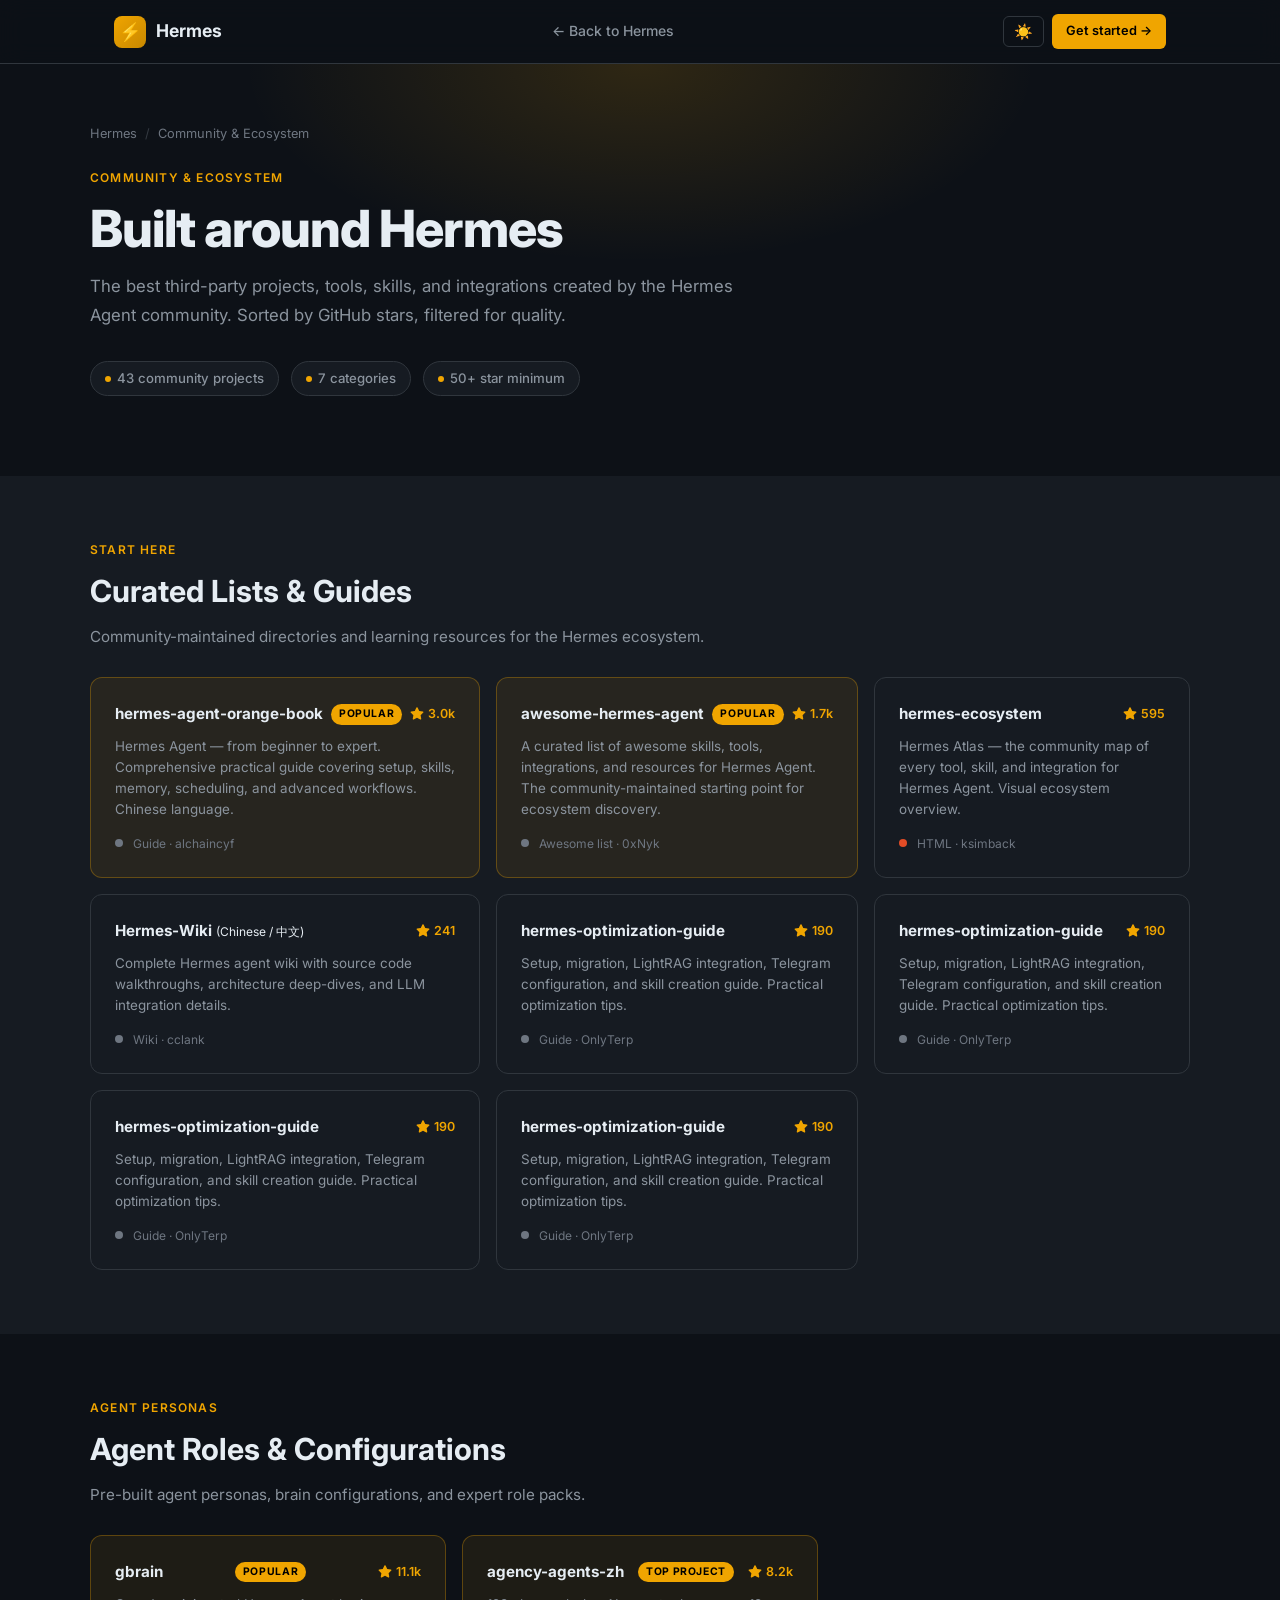
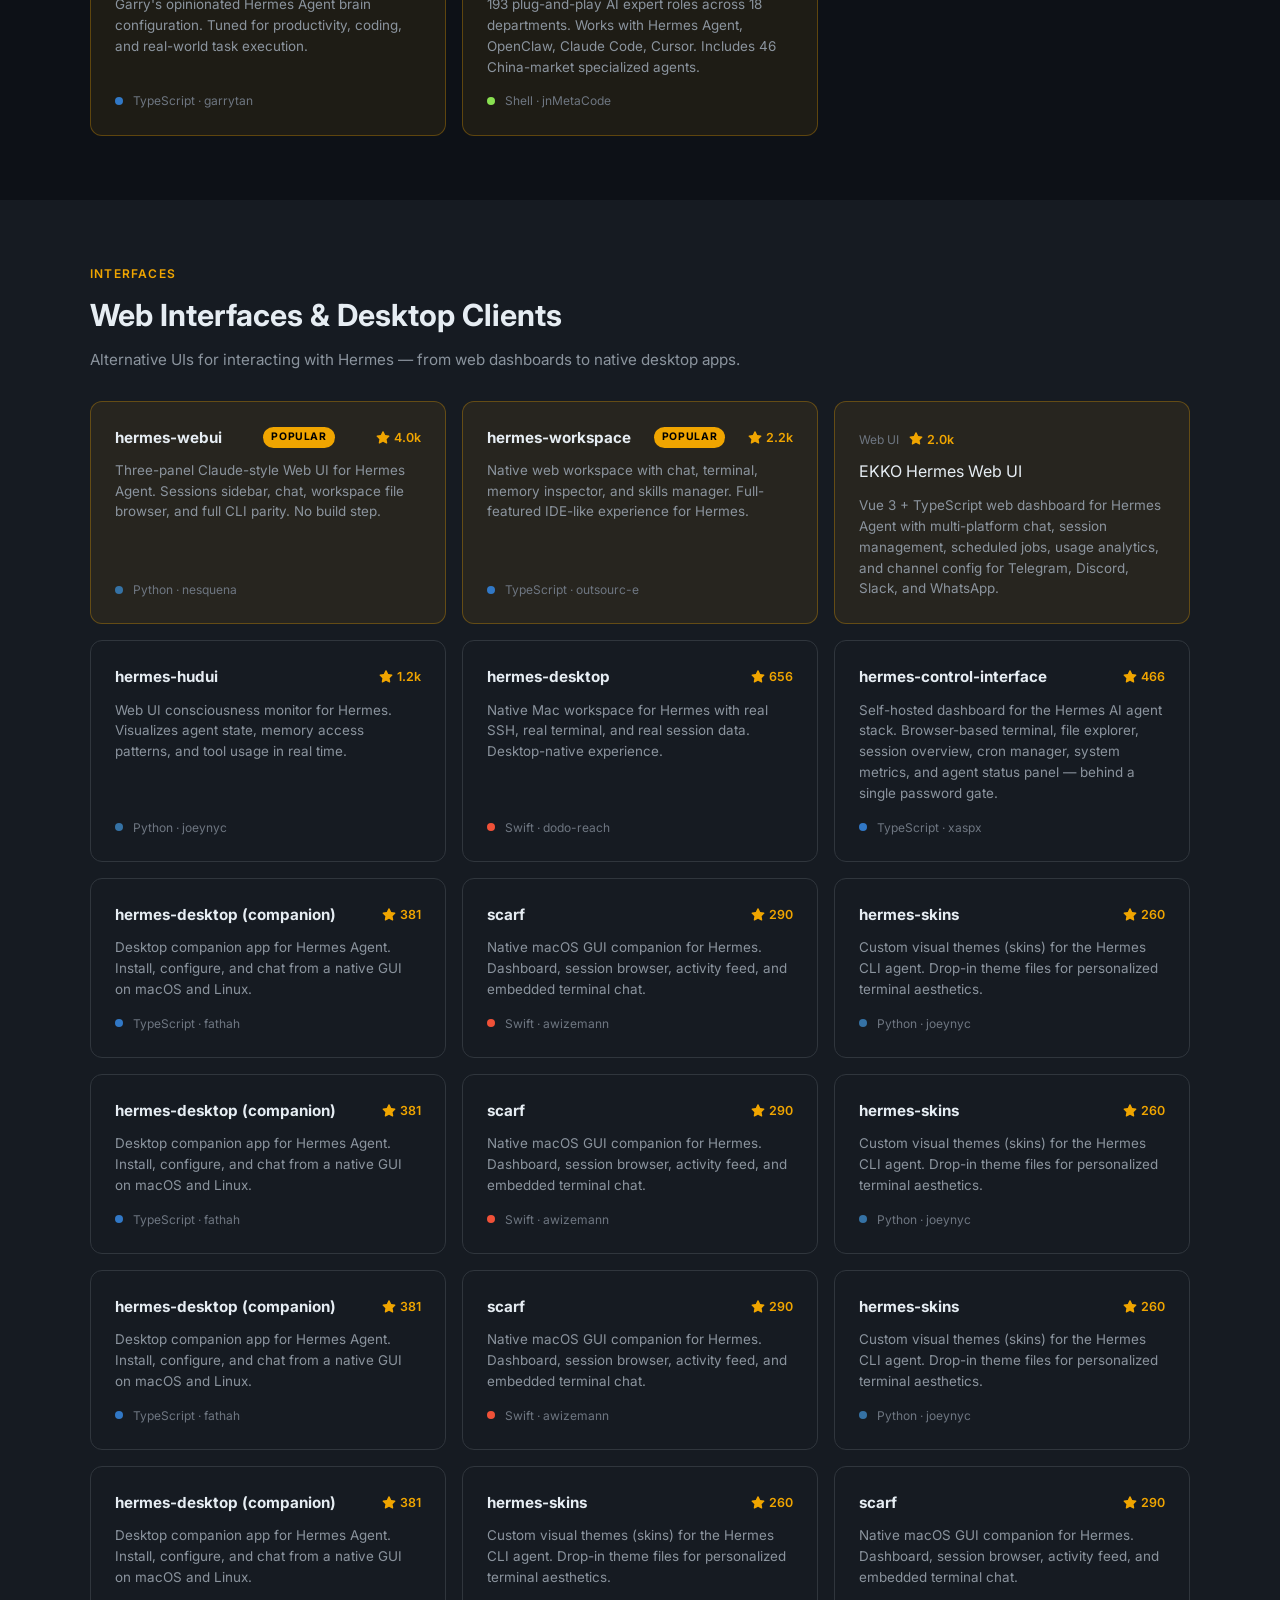
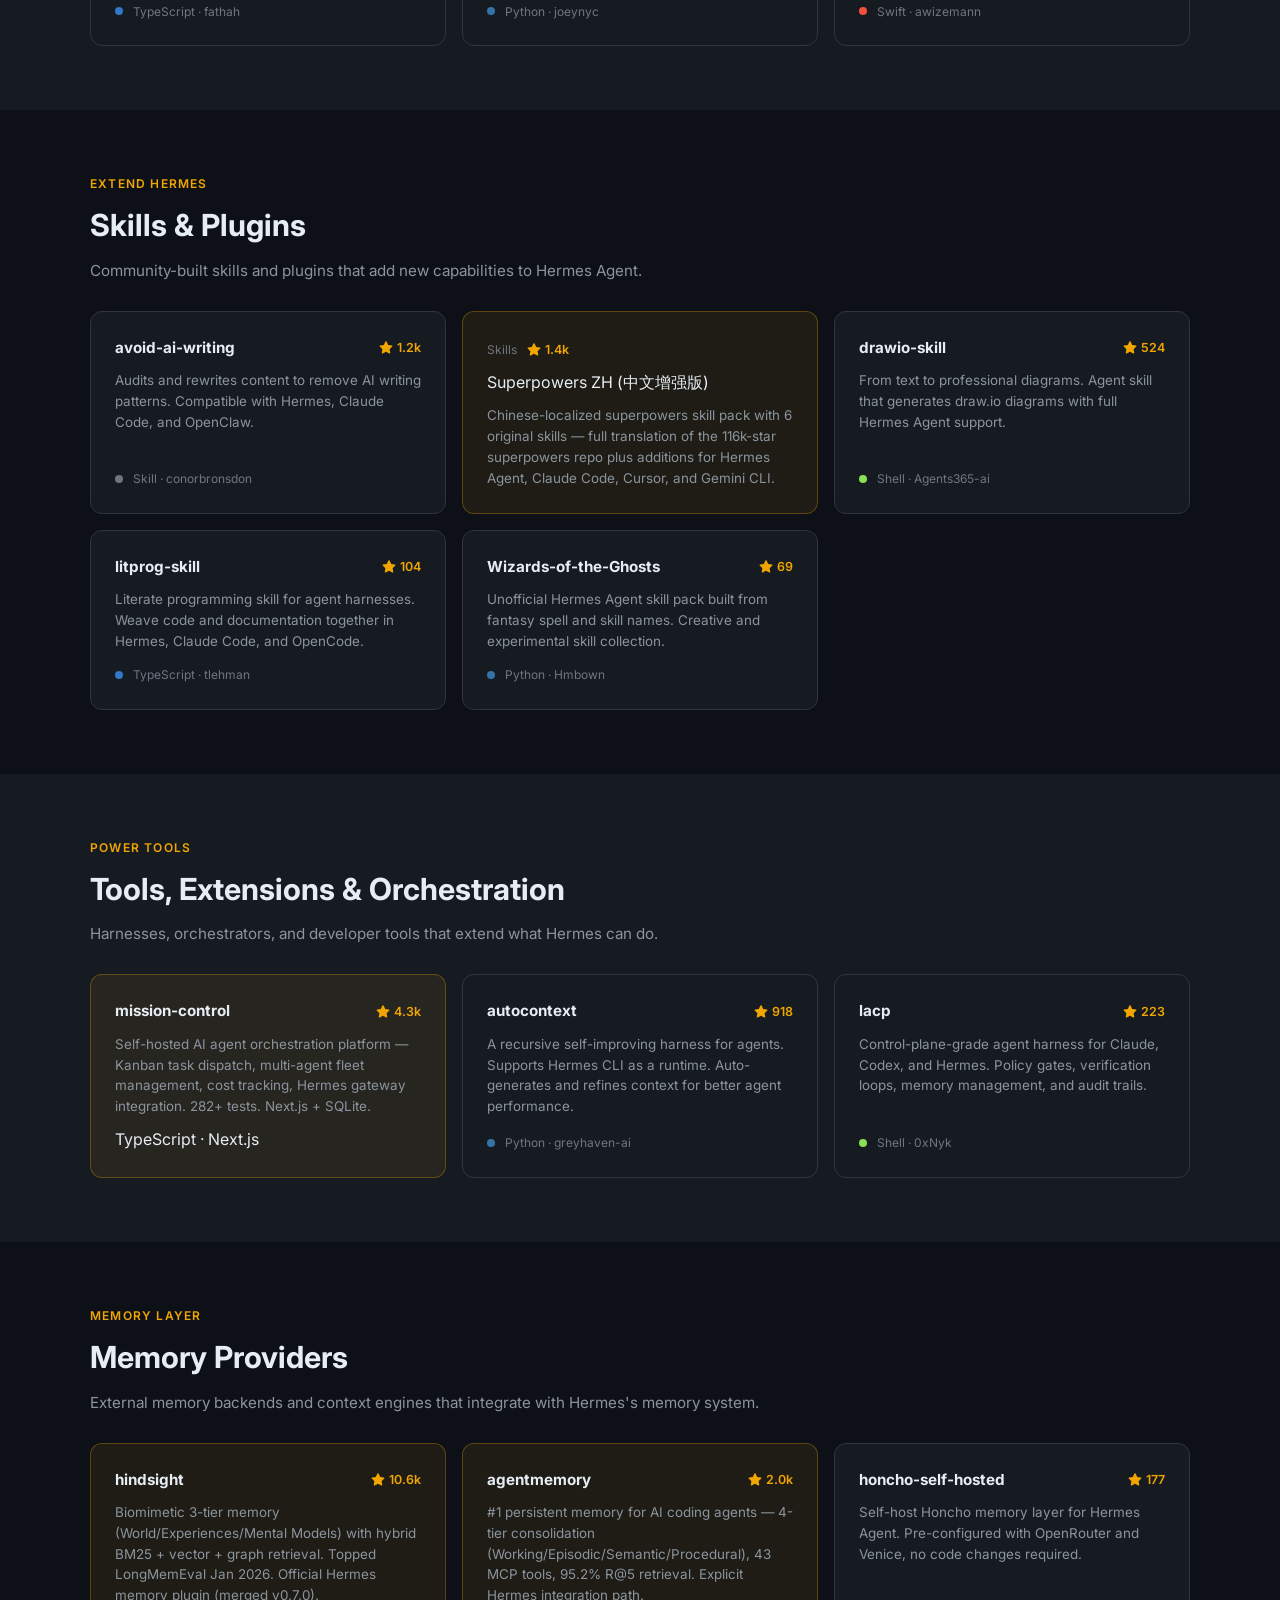
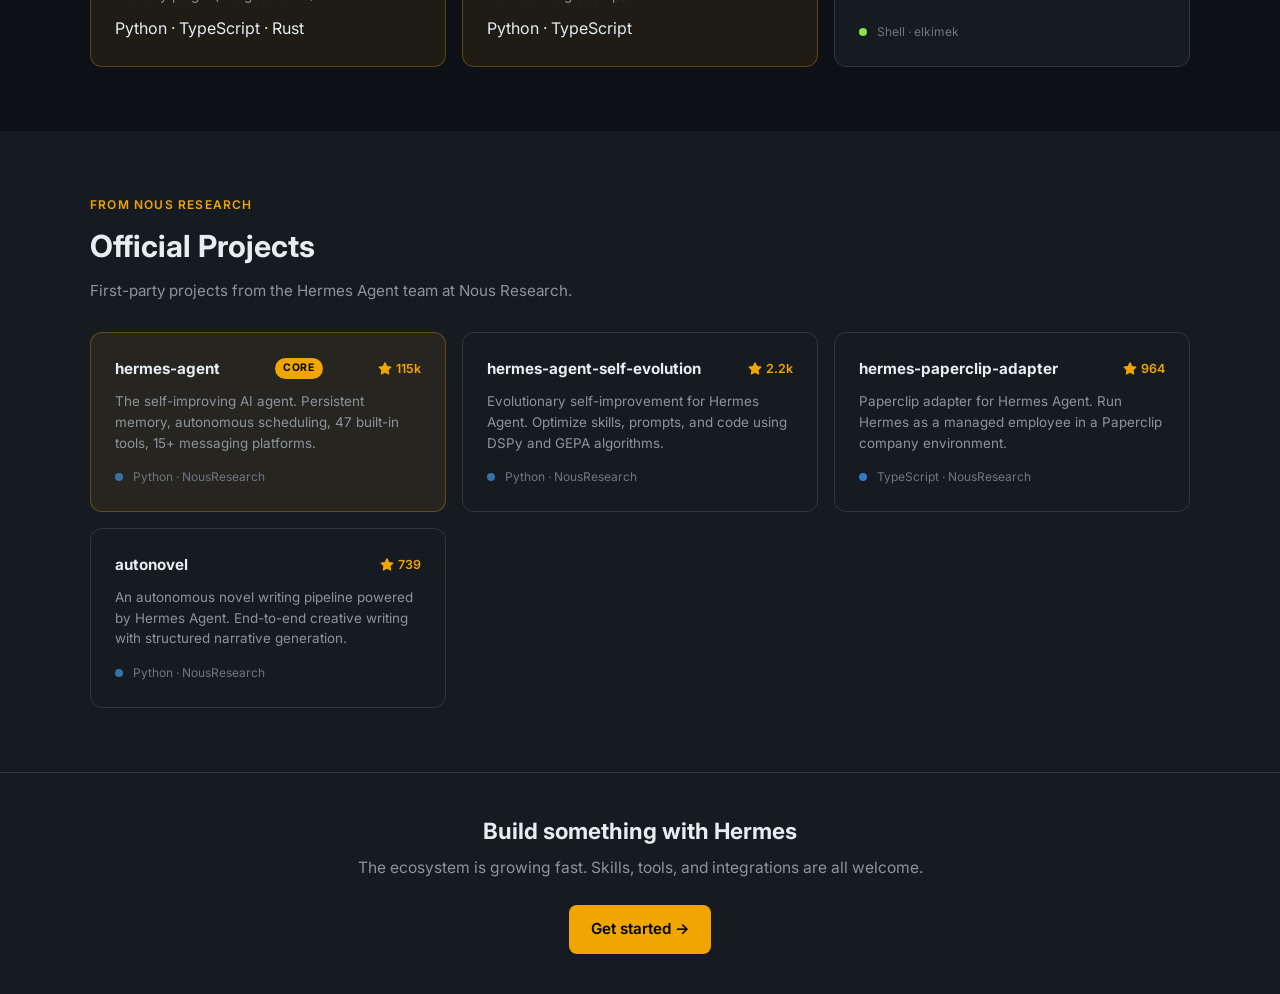
==== commit 5cb5cb0d: "docs(community): daily star count refresh + re-sort by stars" ====
--- a/community/index.html
+++ b/community/index.html
@@ -170,7 +170,7 @@
     @media(max-width:900px){.project-grid{grid-template-columns:repeat(2,1fr)}}
     @media(max-width:640px){
       .project-grid{grid-template-columns:1fr}
-      .nav-back span{display:none}
+      .nav-back{display:none}
       .btn-cta{display:none}
       .hamburger{display:flex}
       .nav-inner{gap:8px}
@@ -225,7 +225,7 @@
       <p class="page-sub">The best third-party projects, tools, skills, and integrations created by the Hermes Agent community. Sorted by GitHub stars, filtered for quality.</p>
 
       <div class="stats-bar">
-        <span class="stat-pill"><span class="dot"></span>27 community projects</span>
+        <span class="stat-pill"><span class="dot"></span>43 community projects</span>
         <span class="stat-pill"><span class="dot"></span>7 categories</span>
         <span class="stat-pill"><span class="dot"></span>50+ star minimum</span>
       </div>
@@ -244,7 +244,7 @@
           <div class="project-header">
             <div class="project-name">hermes-agent-orange-book</div>
             <span class="featured-badge">Popular</span>
-            <span class="project-stars"><svg viewBox="0 0 16 16"><path d="M8 .25a.75.75 0 0 1 .673.418l1.882 3.815 4.21.612a.75.75 0 0 1 .416 1.279l-3.046 2.97.719 4.192a.75.75 0 0 1-1.088.791L8 12.347l-3.766 1.98a.75.75 0 0 1-1.088-.79l.72-4.194L.818 6.374a.75.75 0 0 1 .416-1.28l4.21-.611L7.327.668A.75.75 0 0 1 8 .25z"/></svg>2.3k</span>
+            <span class="project-stars"><svg viewBox="0 0 16 16"><path d="M8 .25a.75.75 0 0 1 .673.418l1.882 3.815 4.21.612a.75.75 0 0 1 .416 1.279l-3.046 2.97.719 4.192a.75.75 0 0 1-1.088.791L8 12.347l-3.766 1.98a.75.75 0 0 1-1.088-.79l.72-4.194L.818 6.374a.75.75 0 0 1 .416-1.28l4.21-.611L7.327.668A.75.75 0 0 1 8 .25z"/></svg>3.0k</span>
           </div>
           <div class="project-desc">Hermes Agent &mdash; from beginner to expert. Comprehensive practical guide covering setup, skills, memory, scheduling, and advanced workflows. Chinese language.</div>
           <div class="project-meta"><span class="lang-dot lang-docs"></span> Guide &middot; alchaincyf</div>
@@ -254,7 +254,7 @@
           <div class="project-header">
             <div class="project-name">awesome-hermes-agent</div>
             <span class="featured-badge">Popular</span>
-            <span class="project-stars"><svg viewBox="0 0 16 16"><path d="M8 .25a.75.75 0 0 1 .673.418l1.882 3.815 4.21.612a.75.75 0 0 1 .416 1.279l-3.046 2.97.719 4.192a.75.75 0 0 1-1.088.791L8 12.347l-3.766 1.98a.75.75 0 0 1-1.088-.79l.72-4.194L.818 6.374a.75.75 0 0 1 .416-1.28l4.21-.611L7.327.668A.75.75 0 0 1 8 .25z"/></svg>1.2k</span>
+            <span class="project-stars"><svg viewBox="0 0 16 16"><path d="M8 .25a.75.75 0 0 1 .673.418l1.882 3.815 4.21.612a.75.75 0 0 1 .416 1.279l-3.046 2.97.719 4.192a.75.75 0 0 1-1.088.791L8 12.347l-3.766 1.98a.75.75 0 0 1-1.088-.79l.72-4.194L.818 6.374a.75.75 0 0 1 .416-1.28l4.21-.611L7.327.668A.75.75 0 0 1 8 .25z"/></svg>1.7k</span>
           </div>
           <div class="project-desc">A curated list of awesome skills, tools, integrations, and resources for Hermes Agent. The community-maintained starting point for ecosystem discovery.</div>
           <div class="project-meta"><span class="lang-dot lang-docs"></span> Awesome list &middot; 0xNyk</div>
@@ -263,28 +263,55 @@
         <a href="https://github.com/ksimback/hermes-ecosystem" target="_blank" rel="noopener" class="project-card">
           <div class="project-header">
             <div class="project-name">hermes-ecosystem</div>
-            <span class="project-stars"><svg viewBox="0 0 16 16"><path d="M8 .25a.75.75 0 0 1 .673.418l1.882 3.815 4.21.612a.75.75 0 0 1 .416 1.279l-3.046 2.97.719 4.192a.75.75 0 0 1-1.088.791L8 12.347l-3.766 1.98a.75.75 0 0 1-1.088-.79l.72-4.194L.818 6.374a.75.75 0 0 1 .416-1.28l4.21-.611L7.327.668A.75.75 0 0 1 8 .25z"/></svg>195</span>
+            <span class="project-stars"><svg viewBox="0 0 16 16"><path d="M8 .25a.75.75 0 0 1 .673.418l1.882 3.815 4.21.612a.75.75 0 0 1 .416 1.279l-3.046 2.97.719 4.192a.75.75 0 0 1-1.088.791L8 12.347l-3.766 1.98a.75.75 0 0 1-1.088-.79l.72-4.194L.818 6.374a.75.75 0 0 1 .416-1.28l4.21-.611L7.327.668A.75.75 0 0 1 8 .25z"/></svg>595</span>
           </div>
           <div class="project-desc">Hermes Atlas &mdash; the community map of every tool, skill, and integration for Hermes Agent. Visual ecosystem overview.</div>
           <div class="project-meta"><span class="lang-dot lang-html"></span> HTML &middot; ksimback</div>
         </a>
 
+        <a href="https://github.com/cclank/Hermes-Wiki" target="_blank" rel="noopener" class="project-card">
+          <div class="project-header">
+            <div class="project-name">Hermes-Wiki <span style="font-weight: normal; font-size: 12px;">(Chinese / 中文)</span></div>
+            <span class="project-stars"><svg viewBox="0 0 16 16"><path d="M8 .25a.75.75 0 0 1 .673.418l1.882 3.815 4.21.612a.75.75 0 0 1 .416 1.279l-3.046 2.97.719 4.192a.75.75 0 0 1-1.088.791L8 12.347l-3.766 1.98a.75.75 0 0 1-1.088-.79l.72-4.194L.818 6.374a.75.75 0 0 1 .416-1.28l4.21-.611L7.327.668A.75.75 0 0 1 8 .25z"/></svg>241</span>
+          </div>
+          <div class="project-desc">Complete Hermes agent wiki with source code walkthroughs, architecture deep-dives, and LLM integration details.</div>
+          <div class="project-meta"><span class="lang-dot lang-docs"></span> Wiki &middot; cclank</div>
+        </a>
+
         <a href="https://github.com/OnlyTerp/hermes-optimization-guide" target="_blank" rel="noopener" class="project-card">
           <div class="project-header">
             <div class="project-name">hermes-optimization-guide</div>
-            <span class="project-stars"><svg viewBox="0 0 16 16"><path d="M8 .25a.75.75 0 0 1 .673.418l1.882 3.815 4.21.612a.75.75 0 0 1 .416 1.279l-3.046 2.97.719 4.192a.75.75 0 0 1-1.088.791L8 12.347l-3.766 1.98a.75.75 0 0 1-1.088-.79l.72-4.194L.818 6.374a.75.75 0 0 1 .416-1.28l4.21-.611L7.327.668A.75.75 0 0 1 8 .25z"/></svg>116</span>
+            <span class="project-stars"><svg viewBox="0 0 16 16"><path d="M8 .25a.75.75 0 0 1 .673.418l1.882 3.815 4.21.612a.75.75 0 0 1 .416 1.279l-3.046 2.97.719 4.192a.75.75 0 0 1-1.088.791L8 12.347l-3.766 1.98a.75.75 0 0 1-1.088-.79l.72-4.194L.818 6.374a.75.75 0 0 1 .416-1.28l4.21-.611L7.327.668A.75.75 0 0 1 8 .25z"/></svg>190</span>
           </div>
           <div class="project-desc">Setup, migration, LightRAG integration, Telegram configuration, and skill creation guide. Practical optimization tips.</div>
           <div class="project-meta"><span class="lang-dot lang-docs"></span> Guide &middot; OnlyTerp</div>
         </a>
 
-        <a href="https://github.com/cclank/Hermes-Wiki" target="_blank" rel="noopener" class="project-card">
-          <div class="project-header">
-            <div class="project-name">Hermes-Wiki</div>
-            <span class="project-stars"><svg viewBox="0 0 16 16"><path d="M8 .25a.75.75 0 0 1 .673.418l1.882 3.815 4.21.612a.75.75 0 0 1 .416 1.279l-3.046 2.97.719 4.192a.75.75 0 0 1-1.088.791L8 12.347l-3.766 1.98a.75.75 0 0 1-1.088-.79l.72-4.194L.818 6.374a.75.75 0 0 1 .416-1.28l4.21-.611L7.327.668A.75.75 0 0 1 8 .25z"/></svg>94</span>
-          </div>
-          <div class="project-desc">Complete Hermes agent wiki with source code walkthroughs, architecture deep-dives, and LLM integration details.</div>
-          <div class="project-meta"><span class="lang-dot lang-docs"></span> Wiki &middot; cclank</div>
+        <a href="https://github.com/OnlyTerp/hermes-optimization-guide" target="_blank" rel="noopener" class="project-card">
+          <div class="project-header">
+            <div class="project-name">hermes-optimization-guide</div>
+            <span class="project-stars"><svg viewBox="0 0 16 16"><path d="M8 .25a.75.75 0 0 1 .673.418l1.882 3.815 4.21.612a.75.75 0 0 1 .416 1.279l-3.046 2.97.719 4.192a.75.75 0 0 1-1.088.791L8 12.347l-3.766 1.98a.75.75 0 0 1-1.088-.79l.72-4.194L.818 6.374a.75.75 0 0 1 .416-1.28l4.21-.611L7.327.668A.75.75 0 0 1 8 .25z"/></svg>190</span>
+          </div>
+          <div class="project-desc">Setup, migration, LightRAG integration, Telegram configuration, and skill creation guide. Practical optimization tips.</div>
+          <div class="project-meta"><span class="lang-dot lang-docs"></span> Guide &middot; OnlyTerp</div>
+        </a>
+
+        <a href="https://github.com/OnlyTerp/hermes-optimization-guide" target="_blank" rel="noopener" class="project-card">
+          <div class="project-header">
+            <div class="project-name">hermes-optimization-guide</div>
+            <span class="project-stars"><svg viewBox="0 0 16 16"><path d="M8 .25a.75.75 0 0 1 .673.418l1.882 3.815 4.21.612a.75.75 0 0 1 .416 1.279l-3.046 2.97.719 4.192a.75.75 0 0 1-1.088.791L8 12.347l-3.766 1.98a.75.75 0 0 1-1.088-.79l.72-4.194L.818 6.374a.75.75 0 0 1 .416-1.28l4.21-.611L7.327.668A.75.75 0 0 1 8 .25z"/></svg>190</span>
+          </div>
+          <div class="project-desc">Setup, migration, LightRAG integration, Telegram configuration, and skill creation guide. Practical optimization tips.</div>
+          <div class="project-meta"><span class="lang-dot lang-docs"></span> Guide &middot; OnlyTerp</div>
+        </a>
+
+        <a href="https://github.com/OnlyTerp/hermes-optimization-guide" target="_blank" rel="noopener" class="project-card">
+          <div class="project-header">
+            <div class="project-name">hermes-optimization-guide</div>
+            <span class="project-stars"><svg viewBox="0 0 16 16"><path d="M8 .25a.75.75 0 0 1 .673.418l1.882 3.815 4.21.612a.75.75 0 0 1 .416 1.279l-3.046 2.97.719 4.192a.75.75 0 0 1-1.088.791L8 12.347l-3.766 1.98a.75.75 0 0 1-1.088-.79l.72-4.194L.818 6.374a.75.75 0 0 1 .416-1.28l4.21-.611L7.327.668A.75.75 0 0 1 8 .25z"/></svg>190</span>
+          </div>
+          <div class="project-desc">Setup, migration, LightRAG integration, Telegram configuration, and skill creation guide. Practical optimization tips.</div>
+          <div class="project-meta"><span class="lang-dot lang-docs"></span> Guide &middot; OnlyTerp</div>
         </a>
 
       </div>
@@ -299,24 +326,24 @@
       <p class="cat-desc">Pre-built agent personas, brain configurations, and expert role packs.</p>
       <div class="project-grid">
 
+        <a href="https://github.com/garrytan/gbrain" target="_blank" rel="noopener" class="project-card featured">
+          <div class="project-header">
+            <div class="project-name">gbrain</div>
+            <span class="featured-badge">Popular</span>
+            <span class="project-stars"><svg viewBox="0 0 16 16"><path d="M8 .25a.75.75 0 0 1 .673.418l1.882 3.815 4.21.612a.75.75 0 0 1 .416 1.279l-3.046 2.97.719 4.192a.75.75 0 0 1-1.088.791L8 12.347l-3.766 1.98a.75.75 0 0 1-1.088-.79l.72-4.194L.818 6.374a.75.75 0 0 1 .416-1.28l4.21-.611L7.327.668A.75.75 0 0 1 8 .25z"/></svg>11.1k</span>
+          </div>
+          <div class="project-desc">Garry's opinionated Hermes Agent brain configuration. Tuned for productivity, coding, and real-world task execution.</div>
+          <div class="project-meta"><span class="lang-dot lang-ts"></span> TypeScript &middot; garrytan</div>
+        </a>
+
         <a href="https://github.com/jnMetaCode/agency-agents-zh" target="_blank" rel="noopener" class="project-card featured">
           <div class="project-header">
             <div class="project-name">agency-agents-zh</div>
             <span class="featured-badge">Top project</span>
-            <span class="project-stars"><svg viewBox="0 0 16 16"><path d="M8 .25a.75.75 0 0 1 .673.418l1.882 3.815 4.21.612a.75.75 0 0 1 .416 1.279l-3.046 2.97.719 4.192a.75.75 0 0 1-1.088.791L8 12.347l-3.766 1.98a.75.75 0 0 1-1.088-.79l.72-4.194L.818 6.374a.75.75 0 0 1 .416-1.28l4.21-.611L7.327.668A.75.75 0 0 1 8 .25z"/></svg>6.1k</span>
+            <span class="project-stars"><svg viewBox="0 0 16 16"><path d="M8 .25a.75.75 0 0 1 .673.418l1.882 3.815 4.21.612a.75.75 0 0 1 .416 1.279l-3.046 2.97.719 4.192a.75.75 0 0 1-1.088.791L8 12.347l-3.766 1.98a.75.75 0 0 1-1.088-.79l.72-4.194L.818 6.374a.75.75 0 0 1 .416-1.28l4.21-.611L7.327.668A.75.75 0 0 1 8 .25z"/></svg>8.2k</span>
           </div>
           <div class="project-desc">193 plug-and-play AI expert roles across 18 departments. Works with Hermes Agent, OpenClaw, Claude Code, Cursor. Includes 46 China-market specialized agents.</div>
           <div class="project-meta"><span class="lang-dot lang-shell"></span> Shell &middot; jnMetaCode</div>
-        </a>
-
-        <a href="https://github.com/garrytan/gbrain" target="_blank" rel="noopener" class="project-card featured">
-          <div class="project-header">
-            <div class="project-name">gbrain</div>
-            <span class="featured-badge">Popular</span>
-            <span class="project-stars"><svg viewBox="0 0 16 16"><path d="M8 .25a.75.75 0 0 1 .673.418l1.882 3.815 4.21.612a.75.75 0 0 1 .416 1.279l-3.046 2.97.719 4.192a.75.75 0 0 1-1.088.791L8 12.347l-3.766 1.98a.75.75 0 0 1-1.088-.79l.72-4.194L.818 6.374a.75.75 0 0 1 .416-1.28l4.21-.611L7.327.668A.75.75 0 0 1 8 .25z"/></svg>7.4k</span>
-          </div>
-          <div class="project-desc">Garry's opinionated Hermes Agent brain configuration. Tuned for productivity, coding, and real-world task execution.</div>
-          <div class="project-meta"><span class="lang-dot lang-ts"></span> TypeScript &middot; garrytan</div>
         </a>
 
       </div>
@@ -335,62 +362,178 @@
           <div class="project-header">
             <div class="project-name">hermes-webui</div>
             <span class="featured-badge">Popular</span>
-            <span class="project-stars"><svg viewBox="0 0 16 16"><path d="M8 .25a.75.75 0 0 1 .673.418l1.882 3.815 4.21.612a.75.75 0 0 1 .416 1.279l-3.046 2.97.719 4.192a.75.75 0 0 1-1.088.791L8 12.347l-3.766 1.98a.75.75 0 0 1-1.088-.79l.72-4.194L.818 6.374a.75.75 0 0 1 .416-1.28l4.21-.611L7.327.668A.75.75 0 0 1 8 .25z"/></svg>1.8k</span>
+            <span class="project-stars"><svg viewBox="0 0 16 16"><path d="M8 .25a.75.75 0 0 1 .673.418l1.882 3.815 4.21.612a.75.75 0 0 1 .416 1.279l-3.046 2.97.719 4.192a.75.75 0 0 1-1.088.791L8 12.347l-3.766 1.98a.75.75 0 0 1-1.088-.79l.72-4.194L.818 6.374a.75.75 0 0 1 .416-1.28l4.21-.611L7.327.668A.75.75 0 0 1 8 .25z"/></svg>4.0k</span>
           </div>
           <div class="project-desc">Three-panel Claude-style Web UI for Hermes Agent. Sessions sidebar, chat, workspace file browser, and full CLI parity. No build step.</div>
           <div class="project-meta"><span class="lang-dot lang-python"></span> Python &middot; nesquena</div>
         </a>
 
+        
         <a href="https://github.com/outsourc-e/hermes-workspace" target="_blank" rel="noopener" class="project-card featured">
           <div class="project-header">
             <div class="project-name">hermes-workspace</div>
             <span class="featured-badge">Popular</span>
-            <span class="project-stars"><svg viewBox="0 0 16 16"><path d="M8 .25a.75.75 0 0 1 .673.418l1.882 3.815 4.21.612a.75.75 0 0 1 .416 1.279l-3.046 2.97.719 4.192a.75.75 0 0 1-1.088.791L8 12.347l-3.766 1.98a.75.75 0 0 1-1.088-.79l.72-4.194L.818 6.374a.75.75 0 0 1 .416-1.28l4.21-.611L7.327.668A.75.75 0 0 1 8 .25z"/></svg>1.3k</span>
+            <span class="project-stars"><svg viewBox="0 0 16 16"><path d="M8 .25a.75.75 0 0 1 .673.418l1.882 3.815 4.21.612a.75.75 0 0 1 .416 1.279l-3.046 2.97.719 4.192a.75.75 0 0 1-1.088.791L8 12.347l-3.766 1.98a.75.75 0 0 1-1.088-.79l.72-4.194L.818 6.374a.75.75 0 0 1 .416-1.28l4.21-.611L7.327.668A.75.75 0 0 1 8 .25z"/></svg>2.2k</span>
           </div>
           <div class="project-desc">Native web workspace with chat, terminal, memory inspector, and skills manager. Full-featured IDE-like experience for Hermes.</div>
           <div class="project-meta"><span class="lang-dot lang-ts"></span> TypeScript &middot; outsourc-e</div>
         </a>
 
+        
+        <a href="https://github.com/EKKOLearnAI/hermes-web-ui" target="_blank" rel="noopener" class="project-card featured">
+          <div class="project-meta">
+            <span class="project-tag">Web UI</span>
+            <span class="project-stars"><svg viewBox="0 0 16 16"><path d="M8 .25a.75.75 0 0 1 .673.418l1.882 3.815 4.21.612a.75.75 0 0 1 .416 1.279l-3.046 2.97.719 4.192a.75.75 0 0 1-1.088.791L8 12.347l-3.766 1.98a.75.75 0 0 1-1.088-.79l.72-4.194L.818 6.374a.75.75 0 0 1 .416-1.28l4.21-.611L7.327.668A.75.75 0 0 1 8 .25z"/></svg>2.0k</span>
+          </div>
+          <div class="project-title">EKKO Hermes Web UI</div>
+          <div class="project-desc">Vue 3 + TypeScript web dashboard for Hermes Agent with multi-platform chat, session management, scheduled jobs, usage analytics, and channel config for Telegram, Discord, Slack, and WhatsApp.</div>
+        </a>
+
+        
         <a href="https://github.com/joeynyc/hermes-hudui" target="_blank" rel="noopener" class="project-card">
           <div class="project-header">
             <div class="project-name">hermes-hudui</div>
-            <span class="project-stars"><svg viewBox="0 0 16 16"><path d="M8 .25a.75.75 0 0 1 .673.418l1.882 3.815 4.21.612a.75.75 0 0 1 .416 1.279l-3.046 2.97.719 4.192a.75.75 0 0 1-1.088.791L8 12.347l-3.766 1.98a.75.75 0 0 1-1.088-.79l.72-4.194L.818 6.374a.75.75 0 0 1 .416-1.28l4.21-.611L7.327.668A.75.75 0 0 1 8 .25z"/></svg>827</span>
+            <span class="project-stars"><svg viewBox="0 0 16 16"><path d="M8 .25a.75.75 0 0 1 .673.418l1.882 3.815 4.21.612a.75.75 0 0 1 .416 1.279l-3.046 2.97.719 4.192a.75.75 0 0 1-1.088.791L8 12.347l-3.766 1.98a.75.75 0 0 1-1.088-.79l.72-4.194L.818 6.374a.75.75 0 0 1 .416-1.28l4.21-.611L7.327.668A.75.75 0 0 1 8 .25z"/></svg>1.2k</span>
           </div>
           <div class="project-desc">Web UI consciousness monitor for Hermes. Visualizes agent state, memory access patterns, and tool usage in real time.</div>
           <div class="project-meta"><span class="lang-dot lang-python"></span> Python &middot; joeynyc</div>
         </a>
 
+        
         <a href="https://github.com/dodo-reach/hermes-desktop" target="_blank" rel="noopener" class="project-card">
           <div class="project-header">
             <div class="project-name">hermes-desktop</div>
-            <span class="project-stars"><svg viewBox="0 0 16 16"><path d="M8 .25a.75.75 0 0 1 .673.418l1.882 3.815 4.21.612a.75.75 0 0 1 .416 1.279l-3.046 2.97.719 4.192a.75.75 0 0 1-1.088.791L8 12.347l-3.766 1.98a.75.75 0 0 1-1.088-.79l.72-4.194L.818 6.374a.75.75 0 0 1 .416-1.28l4.21-.611L7.327.668A.75.75 0 0 1 8 .25z"/></svg>288</span>
+            <span class="project-stars"><svg viewBox="0 0 16 16"><path d="M8 .25a.75.75 0 0 1 .673.418l1.882 3.815 4.21.612a.75.75 0 0 1 .416 1.279l-3.046 2.97.719 4.192a.75.75 0 0 1-1.088.791L8 12.347l-3.766 1.98a.75.75 0 0 1-1.088-.79l.72-4.194L.818 6.374a.75.75 0 0 1 .416-1.28l4.21-.611L7.327.668A.75.75 0 0 1 8 .25z"/></svg>656</span>
           </div>
           <div class="project-desc">Native Mac workspace for Hermes with real SSH, real terminal, and real session data. Desktop-native experience.</div>
           <div class="project-meta"><span class="lang-dot lang-swift"></span> Swift &middot; dodo-reach</div>
         </a>
 
+        
+        <a href="https://github.com/xaspx/hermes-control-interface" target="_blank" rel="noopener" class="project-card">
+          <div class="project-header">
+            <div class="project-name">hermes-control-interface</div>
+            <span class="project-stars"><svg viewBox="0 0 16 16"><path d="M8 .25a.75.75 0 0 1 .673.418l1.882 3.815 4.21.612a.75.75 0 0 1 .416 1.279l-3.046 2.97.719 4.192a.75.75 0 0 1-1.088.791L8 12.347l-3.766 1.98a.75.75 0 0 1-1.088-.79l.72-4.194L.818 6.374a.75.75 0 0 1 .416-1.28l4.21-.611L7.327.668A.75.75 0 0 1 8 .25z"/></svg>466</span>
+          </div>
+          <div class="project-desc">Self-hosted dashboard for the Hermes AI agent stack. Browser-based terminal, file explorer, session overview, cron manager, system metrics, and agent status panel — behind a single password gate.</div>
+          <div class="project-meta"><span class="lang-dot lang-ts"></span> TypeScript &middot; xaspx</div>
+        </a>
+
+        
+        <a href="https://github.com/fathah/hermes-desktop" target="_blank" rel="noopener" class="project-card">
+          <div class="project-header">
+            <div class="project-name">hermes-desktop (companion)</div>
+            <span class="project-stars"><svg viewBox="0 0 16 16"><path d="M8 .25a.75.75 0 0 1 .673.418l1.882 3.815 4.21.612a.75.75 0 0 1 .416 1.279l-3.046 2.97.719 4.192a.75.75 0 0 1-1.088.791L8 12.347l-3.766 1.98a.75.75 0 0 1-1.088-.79l.72-4.194L.818 6.374a.75.75 0 0 1 .416-1.28l4.21-.611L7.327.668A.75.75 0 0 1 8 .25z"/></svg>381</span>
+          </div>
+          <div class="project-desc">Desktop companion app for Hermes Agent. Install, configure, and chat from a native GUI on macOS and Linux.</div>
+          <div class="project-meta"><span class="lang-dot lang-ts"></span> TypeScript &middot; fathah</div>
+        </a>
+
+        
+        <a href="https://github.com/awizemann/scarf" target="_blank" rel="noopener" class="project-card">
+          <div class="project-header">
+            <div class="project-name">scarf</div>
+            <span class="project-stars"><svg viewBox="0 0 16 16"><path d="M8 .25a.75.75 0 0 1 .673.418l1.882 3.815 4.21.612a.75.75 0 0 1 .416 1.279l-3.046 2.97.719 4.192a.75.75 0 0 1-1.088.791L8 12.347l-3.766 1.98a.75.75 0 0 1-1.088-.79l.72-4.194L.818 6.374a.75.75 0 0 1 .416-1.28l4.21-.611L7.327.668A.75.75 0 0 1 8 .25z"/></svg>290</span>
+          </div>
+          <div class="project-desc">Native macOS GUI companion for Hermes. Dashboard, session browser, activity feed, and embedded terminal chat.</div>
+          <div class="project-meta"><span class="lang-dot lang-swift"></span> Swift &middot; awizemann</div>
+        </a>
+
+        
         <a href="https://github.com/joeynyc/hermes-skins" target="_blank" rel="noopener" class="project-card">
           <div class="project-header">
             <div class="project-name">hermes-skins</div>
-            <span class="project-stars"><svg viewBox="0 0 16 16"><path d="M8 .25a.75.75 0 0 1 .673.418l1.882 3.815 4.21.612a.75.75 0 0 1 .416 1.279l-3.046 2.97.719 4.192a.75.75 0 0 1-1.088.791L8 12.347l-3.766 1.98a.75.75 0 0 1-1.088-.79l.72-4.194L.818 6.374a.75.75 0 0 1 .416-1.28l4.21-.611L7.327.668A.75.75 0 0 1 8 .25z"/></svg>167</span>
+            <span class="project-stars"><svg viewBox="0 0 16 16"><path d="M8 .25a.75.75 0 0 1 .673.418l1.882 3.815 4.21.612a.75.75 0 0 1 .416 1.279l-3.046 2.97.719 4.192a.75.75 0 0 1-1.088.791L8 12.347l-3.766 1.98a.75.75 0 0 1-1.088-.79l.72-4.194L.818 6.374a.75.75 0 0 1 .416-1.28l4.21-.611L7.327.668A.75.75 0 0 1 8 .25z"/></svg>260</span>
           </div>
           <div class="project-desc">Custom visual themes (skins) for the Hermes CLI agent. Drop-in theme files for personalized terminal aesthetics.</div>
           <div class="project-meta"><span class="lang-dot lang-python"></span> Python &middot; joeynyc</div>
         </a>
 
+        
         <a href="https://github.com/fathah/hermes-desktop" target="_blank" rel="noopener" class="project-card">
           <div class="project-header">
             <div class="project-name">hermes-desktop (companion)</div>
-            <span class="project-stars"><svg viewBox="0 0 16 16"><path d="M8 .25a.75.75 0 0 1 .673.418l1.882 3.815 4.21.612a.75.75 0 0 1 .416 1.279l-3.046 2.97.719 4.192a.75.75 0 0 1-1.088.791L8 12.347l-3.766 1.98a.75.75 0 0 1-1.088-.79l.72-4.194L.818 6.374a.75.75 0 0 1 .416-1.28l4.21-.611L7.327.668A.75.75 0 0 1 8 .25z"/></svg>189</span>
+            <span class="project-stars"><svg viewBox="0 0 16 16"><path d="M8 .25a.75.75 0 0 1 .673.418l1.882 3.815 4.21.612a.75.75 0 0 1 .416 1.279l-3.046 2.97.719 4.192a.75.75 0 0 1-1.088.791L8 12.347l-3.766 1.98a.75.75 0 0 1-1.088-.79l.72-4.194L.818 6.374a.75.75 0 0 1 .416-1.28l4.21-.611L7.327.668A.75.75 0 0 1 8 .25z"/></svg>381</span>
           </div>
           <div class="project-desc">Desktop companion app for Hermes Agent. Install, configure, and chat from a native GUI on macOS and Linux.</div>
           <div class="project-meta"><span class="lang-dot lang-ts"></span> TypeScript &middot; fathah</div>
         </a>
 
+        
         <a href="https://github.com/awizemann/scarf" target="_blank" rel="noopener" class="project-card">
           <div class="project-header">
             <div class="project-name">scarf</div>
-            <span class="project-stars"><svg viewBox="0 0 16 16"><path d="M8 .25a.75.75 0 0 1 .673.418l1.882 3.815 4.21.612a.75.75 0 0 1 .416 1.279l-3.046 2.97.719 4.192a.75.75 0 0 1-1.088.791L8 12.347l-3.766 1.98a.75.75 0 0 1-1.088-.79l.72-4.194L.818 6.374a.75.75 0 0 1 .416-1.28l4.21-.611L7.327.668A.75.75 0 0 1 8 .25z"/></svg>92</span>
+            <span class="project-stars"><svg viewBox="0 0 16 16"><path d="M8 .25a.75.75 0 0 1 .673.418l1.882 3.815 4.21.612a.75.75 0 0 1 .416 1.279l-3.046 2.97.719 4.192a.75.75 0 0 1-1.088.791L8 12.347l-3.766 1.98a.75.75 0 0 1-1.088-.79l.72-4.194L.818 6.374a.75.75 0 0 1 .416-1.28l4.21-.611L7.327.668A.75.75 0 0 1 8 .25z"/></svg>290</span>
+          </div>
+          <div class="project-desc">Native macOS GUI companion for Hermes. Dashboard, session browser, activity feed, and embedded terminal chat.</div>
+          <div class="project-meta"><span class="lang-dot lang-swift"></span> Swift &middot; awizemann</div>
+        </a>
+
+        
+        <a href="https://github.com/joeynyc/hermes-skins" target="_blank" rel="noopener" class="project-card">
+          <div class="project-header">
+            <div class="project-name">hermes-skins</div>
+            <span class="project-stars"><svg viewBox="0 0 16 16"><path d="M8 .25a.75.75 0 0 1 .673.418l1.882 3.815 4.21.612a.75.75 0 0 1 .416 1.279l-3.046 2.97.719 4.192a.75.75 0 0 1-1.088.791L8 12.347l-3.766 1.98a.75.75 0 0 1-1.088-.79l.72-4.194L.818 6.374a.75.75 0 0 1 .416-1.28l4.21-.611L7.327.668A.75.75 0 0 1 8 .25z"/></svg>260</span>
+          </div>
+          <div class="project-desc">Custom visual themes (skins) for the Hermes CLI agent. Drop-in theme files for personalized terminal aesthetics.</div>
+          <div class="project-meta"><span class="lang-dot lang-python"></span> Python &middot; joeynyc</div>
+        </a>
+
+        
+        <a href="https://github.com/fathah/hermes-desktop" target="_blank" rel="noopener" class="project-card">
+          <div class="project-header">
+            <div class="project-name">hermes-desktop (companion)</div>
+            <span class="project-stars"><svg viewBox="0 0 16 16"><path d="M8 .25a.75.75 0 0 1 .673.418l1.882 3.815 4.21.612a.75.75 0 0 1 .416 1.279l-3.046 2.97.719 4.192a.75.75 0 0 1-1.088.791L8 12.347l-3.766 1.98a.75.75 0 0 1-1.088-.79l.72-4.194L.818 6.374a.75.75 0 0 1 .416-1.28l4.21-.611L7.327.668A.75.75 0 0 1 8 .25z"/></svg>381</span>
+          </div>
+          <div class="project-desc">Desktop companion app for Hermes Agent. Install, configure, and chat from a native GUI on macOS and Linux.</div>
+          <div class="project-meta"><span class="lang-dot lang-ts"></span> TypeScript &middot; fathah</div>
+        </a>
+
+        
+        <a href="https://github.com/awizemann/scarf" target="_blank" rel="noopener" class="project-card">
+          <div class="project-header">
+            <div class="project-name">scarf</div>
+            <span class="project-stars"><svg viewBox="0 0 16 16"><path d="M8 .25a.75.75 0 0 1 .673.418l1.882 3.815 4.21.612a.75.75 0 0 1 .416 1.279l-3.046 2.97.719 4.192a.75.75 0 0 1-1.088.791L8 12.347l-3.766 1.98a.75.75 0 0 1-1.088-.79l.72-4.194L.818 6.374a.75.75 0 0 1 .416-1.28l4.21-.611L7.327.668A.75.75 0 0 1 8 .25z"/></svg>290</span>
+          </div>
+          <div class="project-desc">Native macOS GUI companion for Hermes. Dashboard, session browser, activity feed, and embedded terminal chat.</div>
+          <div class="project-meta"><span class="lang-dot lang-swift"></span> Swift &middot; awizemann</div>
+        </a>
+
+        
+        <a href="https://github.com/joeynyc/hermes-skins" target="_blank" rel="noopener" class="project-card">
+          <div class="project-header">
+            <div class="project-name">hermes-skins</div>
+            <span class="project-stars"><svg viewBox="0 0 16 16"><path d="M8 .25a.75.75 0 0 1 .673.418l1.882 3.815 4.21.612a.75.75 0 0 1 .416 1.279l-3.046 2.97.719 4.192a.75.75 0 0 1-1.088.791L8 12.347l-3.766 1.98a.75.75 0 0 1-1.088-.79l.72-4.194L.818 6.374a.75.75 0 0 1 .416-1.28l4.21-.611L7.327.668A.75.75 0 0 1 8 .25z"/></svg>260</span>
+          </div>
+          <div class="project-desc">Custom visual themes (skins) for the Hermes CLI agent. Drop-in theme files for personalized terminal aesthetics.</div>
+          <div class="project-meta"><span class="lang-dot lang-python"></span> Python &middot; joeynyc</div>
+        </a>
+
+        
+        <a href="https://github.com/fathah/hermes-desktop" target="_blank" rel="noopener" class="project-card">
+          <div class="project-header">
+            <div class="project-name">hermes-desktop (companion)</div>
+            <span class="project-stars"><svg viewBox="0 0 16 16"><path d="M8 .25a.75.75 0 0 1 .673.418l1.882 3.815 4.21.612a.75.75 0 0 1 .416 1.279l-3.046 2.97.719 4.192a.75.75 0 0 1-1.088.791L8 12.347l-3.766 1.98a.75.75 0 0 1-1.088-.79l.72-4.194L.818 6.374a.75.75 0 0 1 .416-1.28l4.21-.611L7.327.668A.75.75 0 0 1 8 .25z"/></svg>381</span>
+          </div>
+          <div class="project-desc">Desktop companion app for Hermes Agent. Install, configure, and chat from a native GUI on macOS and Linux.</div>
+          <div class="project-meta"><span class="lang-dot lang-ts"></span> TypeScript &middot; fathah</div>
+        </a>
+
+        
+        <a href="https://github.com/joeynyc/hermes-skins" target="_blank" rel="noopener" class="project-card">
+          <div class="project-header">
+            <div class="project-name">hermes-skins</div>
+            <span class="project-stars"><svg viewBox="0 0 16 16"><path d="M8 .25a.75.75 0 0 1 .673.418l1.882 3.815 4.21.612a.75.75 0 0 1 .416 1.279l-3.046 2.97.719 4.192a.75.75 0 0 1-1.088.791L8 12.347l-3.766 1.98a.75.75 0 0 1-1.088-.79l.72-4.194L.818 6.374a.75.75 0 0 1 .416-1.28l4.21-.611L7.327.668A.75.75 0 0 1 8 .25z"/></svg>260</span>
+          </div>
+          <div class="project-desc">Custom visual themes (skins) for the Hermes CLI agent. Drop-in theme files for personalized terminal aesthetics.</div>
+          <div class="project-meta"><span class="lang-dot lang-python"></span> Python &middot; joeynyc</div>
+        </a>
+
+        
+        <a href="https://github.com/awizemann/scarf" target="_blank" rel="noopener" class="project-card">
+          <div class="project-header">
+            <div class="project-name">scarf</div>
+            <span class="project-stars"><svg viewBox="0 0 16 16"><path d="M8 .25a.75.75 0 0 1 .673.418l1.882 3.815 4.21.612a.75.75 0 0 1 .416 1.279l-3.046 2.97.719 4.192a.75.75 0 0 1-1.088.791L8 12.347l-3.766 1.98a.75.75 0 0 1-1.088-.79l.72-4.194L.818 6.374a.75.75 0 0 1 .416-1.28l4.21-.611L7.327.668A.75.75 0 0 1 8 .25z"/></svg>290</span>
           </div>
           <div class="project-desc">Native macOS GUI companion for Hermes. Dashboard, session browser, activity feed, and embedded terminal chat.</div>
           <div class="project-meta"><span class="lang-dot lang-swift"></span> Swift &middot; awizemann</div>
@@ -408,37 +551,43 @@
       <p class="cat-desc">Community-built skills and plugins that add new capabilities to Hermes Agent.</p>
       <div class="project-grid">
 
+        
         <a href="https://github.com/conorbronsdon/avoid-ai-writing" target="_blank" rel="noopener" class="project-card">
           <div class="project-header">
             <div class="project-name">avoid-ai-writing</div>
-            <span class="project-stars"><svg viewBox="0 0 16 16"><path d="M8 .25a.75.75 0 0 1 .673.418l1.882 3.815 4.21.612a.75.75 0 0 1 .416 1.279l-3.046 2.97.719 4.192a.75.75 0 0 1-1.088.791L8 12.347l-3.766 1.98a.75.75 0 0 1-1.088-.79l.72-4.194L.818 6.374a.75.75 0 0 1 .416-1.28l4.21-.611L7.327.668A.75.75 0 0 1 8 .25z"/></svg>962</span>
+            <span class="project-stars"><svg viewBox="0 0 16 16"><path d="M8 .25a.75.75 0 0 1 .673.418l1.882 3.815 4.21.612a.75.75 0 0 1 .416 1.279l-3.046 2.97.719 4.192a.75.75 0 0 1-1.088.791L8 12.347l-3.766 1.98a.75.75 0 0 1-1.088-.79l.72-4.194L.818 6.374a.75.75 0 0 1 .416-1.28l4.21-.611L7.327.668A.75.75 0 0 1 8 .25z"/></svg>1.2k</span>
           </div>
           <div class="project-desc">Audits and rewrites content to remove AI writing patterns. Compatible with Hermes, Claude Code, and OpenClaw.</div>
           <div class="project-meta"><span class="lang-dot lang-docs"></span> Skill &middot; conorbronsdon</div>
         </a>
-
+        <a href="https://github.com/jnMetaCode/superpowers-zh" target="_blank" rel="noopener" class="project-card featured">
+          <div class="project-meta">
+            <span class="project-tag">Skills</span>
+            <span class="project-stars"><svg viewBox="0 0 16 16"><path d="M8 .25a.75.75 0 0 1 .673.418l1.882 3.815 4.21.612a.75.75 0 0 1 .416 1.279l-3.046 2.97.719 4.192a.75.75 0 0 1-1.088.791L8 12.347l-3.766 1.98a.75.75 0 0 1-1.088-.79l.72-4.194L.818 6.374a.75.75 0 0 1 .416-1.28l4.21-.611L7.327.668A.75.75 0 0 1 8 .25z"/></svg>1.4k</span>
+          </div>
+          <div class="project-title">Superpowers ZH (中文增强版)</div>
+          <div class="project-desc">Chinese-localized superpowers skill pack with 6 original skills — full translation of the 116k-star superpowers repo plus additions for Hermes Agent, Claude Code, Cursor, and Gemini CLI.</div>
+        </a>
         <a href="https://github.com/Agents365-ai/drawio-skill" target="_blank" rel="noopener" class="project-card">
           <div class="project-header">
             <div class="project-name">drawio-skill</div>
-            <span class="project-stars"><svg viewBox="0 0 16 16"><path d="M8 .25a.75.75 0 0 1 .673.418l1.882 3.815 4.21.612a.75.75 0 0 1 .416 1.279l-3.046 2.97.719 4.192a.75.75 0 0 1-1.088.791L8 12.347l-3.766 1.98a.75.75 0 0 1-1.088-.79l.72-4.194L.818 6.374a.75.75 0 0 1 .416-1.28l4.21-.611L7.327.668A.75.75 0 0 1 8 .25z"/></svg>180</span>
+            <span class="project-stars"><svg viewBox="0 0 16 16"><path d="M8 .25a.75.75 0 0 1 .673.418l1.882 3.815 4.21.612a.75.75 0 0 1 .416 1.279l-3.046 2.97.719 4.192a.75.75 0 0 1-1.088.791L8 12.347l-3.766 1.98a.75.75 0 0 1-1.088-.79l.72-4.194L.818 6.374a.75.75 0 0 1 .416-1.28l4.21-.611L7.327.668A.75.75 0 0 1 8 .25z"/></svg>524</span>
           </div>
           <div class="project-desc">From text to professional diagrams. Agent skill that generates draw.io diagrams with full Hermes Agent support.</div>
           <div class="project-meta"><span class="lang-dot lang-shell"></span> Shell &middot; Agents365-ai</div>
         </a>
-
         <a href="https://github.com/tlehman/litprog-skill" target="_blank" rel="noopener" class="project-card">
           <div class="project-header">
             <div class="project-name">litprog-skill</div>
-            <span class="project-stars"><svg viewBox="0 0 16 16"><path d="M8 .25a.75.75 0 0 1 .673.418l1.882 3.815 4.21.612a.75.75 0 0 1 .416 1.279l-3.046 2.97.719 4.192a.75.75 0 0 1-1.088.791L8 12.347l-3.766 1.98a.75.75 0 0 1-1.088-.79l.72-4.194L.818 6.374a.75.75 0 0 1 .416-1.28l4.21-.611L7.327.668A.75.75 0 0 1 8 .25z"/></svg>91</span>
+            <span class="project-stars"><svg viewBox="0 0 16 16"><path d="M8 .25a.75.75 0 0 1 .673.418l1.882 3.815 4.21.612a.75.75 0 0 1 .416 1.279l-3.046 2.97.719 4.192a.75.75 0 0 1-1.088.791L8 12.347l-3.766 1.98a.75.75 0 0 1-1.088-.79l.72-4.194L.818 6.374a.75.75 0 0 1 .416-1.28l4.21-.611L7.327.668A.75.75 0 0 1 8 .25z"/></svg>104</span>
           </div>
           <div class="project-desc">Literate programming skill for agent harnesses. Weave code and documentation together in Hermes, Claude Code, and OpenCode.</div>
           <div class="project-meta"><span class="lang-dot lang-ts"></span> TypeScript &middot; tlehman</div>
         </a>
-
         <a href="https://github.com/Hmbown/Wizards-of-the-Ghosts" target="_blank" rel="noopener" class="project-card">
           <div class="project-header">
             <div class="project-name">Wizards-of-the-Ghosts</div>
-            <span class="project-stars"><svg viewBox="0 0 16 16"><path d="M8 .25a.75.75 0 0 1 .673.418l1.882 3.815 4.21.612a.75.75 0 0 1 .416 1.279l-3.046 2.97.719 4.192a.75.75 0 0 1-1.088.791L8 12.347l-3.766 1.98a.75.75 0 0 1-1.088-.79l.72-4.194L.818 6.374a.75.75 0 0 1 .416-1.28l4.21-.611L7.327.668A.75.75 0 0 1 8 .25z"/></svg>64</span>
+            <span class="project-stars"><svg viewBox="0 0 16 16"><path d="M8 .25a.75.75 0 0 1 .673.418l1.882 3.815 4.21.612a.75.75 0 0 1 .416 1.279l-3.046 2.97.719 4.192a.75.75 0 0 1-1.088.791L8 12.347l-3.766 1.98a.75.75 0 0 1-1.088-.79l.72-4.194L.818 6.374a.75.75 0 0 1 .416-1.28l4.21-.611L7.327.668A.75.75 0 0 1 8 .25z"/></svg>69</span>
           </div>
           <div class="project-desc">Unofficial Hermes Agent skill pack built from fantasy spell and skill names. Creative and experimental skill collection.</div>
           <div class="project-meta"><span class="lang-dot lang-python"></span> Python &middot; Hmbown</div>
@@ -456,10 +605,20 @@
       <p class="cat-desc">Harnesses, orchestrators, and developer tools that extend what Hermes can do.</p>
       <div class="project-grid">
 
+        <a href="https://github.com/builderz-labs/mission-control" target="_blank" rel="noopener" class="project-card featured">
+          <div class="project-header">
+            <div class="project-name">mission-control</div>
+            <span class="project-stars"><svg viewBox="0 0 16 16"><path d="M8 .25a.75.75 0 0 1 .673.418l1.882 3.815 4.21.612a.75.75 0 0 1 .416 1.279l-3.046 2.97.719 4.192a.75.75 0 0 1-1.088.791L8 12.347l-3.766 1.98a.75.75 0 0 1-1.088-.79l.72-4.194L.818 6.374a.75.75 0 0 1 .416-1.28l4.21-.611L7.327.668A.75.75 0 0 1 8 .25z"/></svg>4.3k</span>
+          </div>
+          <div class="project-desc">Self-hosted AI agent orchestration platform — Kanban task dispatch, multi-agent fleet management, cost tracking, Hermes gateway integration. 282+ tests. Next.js + SQLite.</div>
+          <div class="project-lang">TypeScript · Next.js</div>
+        </a>
+
+
         <a href="https://github.com/greyhaven-ai/autocontext" target="_blank" rel="noopener" class="project-card">
           <div class="project-header">
             <div class="project-name">autocontext</div>
-            <span class="project-stars"><svg viewBox="0 0 16 16"><path d="M8 .25a.75.75 0 0 1 .673.418l1.882 3.815 4.21.612a.75.75 0 0 1 .416 1.279l-3.046 2.97.719 4.192a.75.75 0 0 1-1.088.791L8 12.347l-3.766 1.98a.75.75 0 0 1-1.088-.79l.72-4.194L.818 6.374a.75.75 0 0 1 .416-1.28l4.21-.611L7.327.668A.75.75 0 0 1 8 .25z"/></svg>730</span>
+            <span class="project-stars"><svg viewBox="0 0 16 16"><path d="M8 .25a.75.75 0 0 1 .673.418l1.882 3.815 4.21.612a.75.75 0 0 1 .416 1.279l-3.046 2.97.719 4.192a.75.75 0 0 1-1.088.791L8 12.347l-3.766 1.98a.75.75 0 0 1-1.088-.79l.72-4.194L.818 6.374a.75.75 0 0 1 .416-1.28l4.21-.611L7.327.668A.75.75 0 0 1 8 .25z"/></svg>918</span>
           </div>
           <div class="project-desc">A recursive self-improving harness for agents. Supports Hermes CLI as a runtime. Auto-generates and refines context for better agent performance.</div>
           <div class="project-meta"><span class="lang-dot lang-python"></span> Python &middot; greyhaven-ai</div>
@@ -469,18 +628,10 @@
         <a href="https://github.com/0xNyk/lacp" target="_blank" rel="noopener" class="project-card">
           <div class="project-header">
             <div class="project-name">lacp</div>
-            <span class="project-stars"><svg viewBox="0 0 16 16"><path d="M8 .25a.75.75 0 0 1 .673.418l1.882 3.815 4.21.612a.75.75 0 0 1 .416 1.279l-3.046 2.97.719 4.192a.75.75 0 0 1-1.088.791L8 12.347l-3.766 1.98a.75.75 0 0 1-1.088-.79l.72-4.194L.818 6.374a.75.75 0 0 1 .416-1.28l4.21-.611L7.327.668A.75.75 0 0 1 8 .25z"/></svg>200</span>
+            <span class="project-stars"><svg viewBox="0 0 16 16"><path d="M8 .25a.75.75 0 0 1 .673.418l1.882 3.815 4.21.612a.75.75 0 0 1 .416 1.279l-3.046 2.97.719 4.192a.75.75 0 0 1-1.088.791L8 12.347l-3.766 1.98a.75.75 0 0 1-1.088-.79l.72-4.194L.818 6.374a.75.75 0 0 1 .416-1.28l4.21-.611L7.327.668A.75.75 0 0 1 8 .25z"/></svg>223</span>
           </div>
           <div class="project-desc">Control-plane-grade agent harness for Claude, Codex, and Hermes. Policy gates, verification loops, memory management, and audit trails.</div>
           <div class="project-meta"><span class="lang-dot lang-shell"></span> Shell &middot; 0xNyk</div>
-        </a>
-        <a href="https://github.com/builderz-labs/mission-control" target="_blank" rel="noopener" class="project-card featured">
-          <div class="project-header">
-            <div class="project-name">mission-control</div>
-            <span class="project-stars"><svg viewBox="0 0 16 16"><path d="M8 .25a.75.75 0 0 1 .673.418l1.882 3.815 4.21.612a.75.75 0 0 1 .416 1.279l-3.046 2.97.719 4.192a.75.75 0 0 1-1.088.791L8 12.347l-3.766 1.98a.75.75 0 0 1-1.088-.79l.72-4.194L.818 6.374a.75.75 0 0 1 .416-1.28l4.21-.611L7.327.668A.75.75 0 0 1 8 .25z"/></svg>4.1k</span>
-          </div>
-          <div class="project-desc">Self-hosted AI agent orchestration platform — Kanban task dispatch, multi-agent fleet management, cost tracking, Hermes gateway integration. 282+ tests. Next.js + SQLite.</div>
-          <div class="project-lang">TypeScript · Next.js</div>
         </a>
 
 
@@ -496,29 +647,29 @@
       <p class="cat-desc">External memory backends and context engines that integrate with Hermes's memory system.</p>
       <div class="project-grid">
 
+        <a href="https://github.com/vectorize-io/hindsight" target="_blank" rel="noopener" class="project-card featured">
+          <div class="project-header">
+            <div class="project-name">hindsight</div>
+            <span class="project-stars"><svg viewBox="0 0 16 16"><path d="M8 .25a.75.75 0 0 1 .673.418l1.882 3.815 4.21.612a.75.75 0 0 1 .416 1.279l-3.046 2.97.719 4.192a.75.75 0 0 1-1.088.791L8 12.347l-3.766 1.98a.75.75 0 0 1-1.088-.79l.72-4.194L.818 6.374a.75.75 0 0 1 .416-1.28l4.21-.611L7.327.668A.75.75 0 0 1 8 .25z"/></svg>10.6k</span>
+          </div>
+          <div class="project-desc">Biomimetic 3-tier memory (World/Experiences/Mental Models) with hybrid BM25 + vector + graph retrieval. Topped LongMemEval Jan 2026. Official Hermes memory plugin (merged v0.7.0).</div>
+          <div class="project-lang">Python · TypeScript · Rust</div>
+        </a>
+        <a href="https://github.com/rohitg00/agentmemory" target="_blank" rel="noopener" class="project-card featured">
+          <div class="project-header">
+            <div class="project-name">agentmemory</div>
+            <span class="project-stars"><svg viewBox="0 0 16 16"><path d="M8 .25a.75.75 0 0 1 .673.418l1.882 3.815 4.21.612a.75.75 0 0 1 .416 1.279l-3.046 2.97.719 4.192a.75.75 0 0 1-1.088.791L8 12.347l-3.766 1.98a.75.75 0 0 1-1.088-.79l.72-4.194L.818 6.374a.75.75 0 0 1 .416-1.28l4.21-.611L7.327.668A.75.75 0 0 1 8 .25z"/></svg>2.0k</span>
+          </div>
+          <div class="project-desc">#1 persistent memory for AI coding agents — 4-tier consolidation (Working/Episodic/Semantic/Procedural), 43 MCP tools, 95.2% R@5 retrieval. Explicit Hermes integration path.</div>
+          <div class="project-lang">Python · TypeScript</div>
+        </a>
         <a href="https://github.com/elkimek/honcho-self-hosted" target="_blank" rel="noopener" class="project-card">
           <div class="project-header">
             <div class="project-name">honcho-self-hosted</div>
-            <span class="project-stars"><svg viewBox="0 0 16 16"><path d="M8 .25a.75.75 0 0 1 .673.418l1.882 3.815 4.21.612a.75.75 0 0 1 .416 1.279l-3.046 2.97.719 4.192a.75.75 0 0 1-1.088.791L8 12.347l-3.766 1.98a.75.75 0 0 1-1.088-.79l.72-4.194L.818 6.374a.75.75 0 0 1 .416-1.28l4.21-.611L7.327.668A.75.75 0 0 1 8 .25z"/></svg>146</span>
+            <span class="project-stars"><svg viewBox="0 0 16 16"><path d="M8 .25a.75.75 0 0 1 .673.418l1.882 3.815 4.21.612a.75.75 0 0 1 .416 1.279l-3.046 2.97.719 4.192a.75.75 0 0 1-1.088.791L8 12.347l-3.766 1.98a.75.75 0 0 1-1.088-.79l.72-4.194L.818 6.374a.75.75 0 0 1 .416-1.28l4.21-.611L7.327.668A.75.75 0 0 1 8 .25z"/></svg>177</span>
           </div>
           <div class="project-desc">Self-host Honcho memory layer for Hermes Agent. Pre-configured with OpenRouter and Venice, no code changes required.</div>
           <div class="project-meta"><span class="lang-dot lang-shell"></span> Shell &middot; elkimek</div>
-        </a>
-        <a href="https://github.com/vectorize-io/hindsight" target="_blank" rel="noopener" class="project-card featured">
-          <div class="project-header">
-            <div class="project-name">hindsight</div>
-            <span class="project-stars"><svg viewBox="0 0 16 16"><path d="M8 .25a.75.75 0 0 1 .673.418l1.882 3.815 4.21.612a.75.75 0 0 1 .416 1.279l-3.046 2.97.719 4.192a.75.75 0 0 1-1.088.791L8 12.347l-3.766 1.98a.75.75 0 0 1-1.088-.79l.72-4.194L.818 6.374a.75.75 0 0 1 .416-1.28l4.21-.611L7.327.668A.75.75 0 0 1 8 .25z"/></svg>9.1k</span>
-          </div>
-          <div class="project-desc">Biomimetic 3-tier memory (World/Experiences/Mental Models) with hybrid BM25 + vector + graph retrieval. Topped LongMemEval Jan 2026. Official Hermes memory plugin (merged v0.7.0).</div>
-          <div class="project-lang">Python · TypeScript · Rust</div>
-        </a>
-        <a href="https://github.com/rohitg00/agentmemory" target="_blank" rel="noopener" class="project-card featured">
-          <div class="project-header">
-            <div class="project-name">agentmemory</div>
-            <span class="project-stars"><svg viewBox="0 0 16 16"><path d="M8 .25a.75.75 0 0 1 .673.418l1.882 3.815 4.21.612a.75.75 0 0 1 .416 1.279l-3.046 2.97.719 4.192a.75.75 0 0 1-1.088.791L8 12.347l-3.766 1.98a.75.75 0 0 1-1.088-.79l.72-4.194L.818 6.374a.75.75 0 0 1 .416-1.28l4.21-.611L7.327.668A.75.75 0 0 1 8 .25z"/></svg>1.3k</span>
-          </div>
-          <div class="project-desc">#1 persistent memory for AI coding agents — 4-tier consolidation (Working/Episodic/Semantic/Procedural), 43 MCP tools, 95.2% R@5 retrieval. Explicit Hermes integration path.</div>
-          <div class="project-lang">Python · TypeScript</div>
         </a>
 
 
@@ -539,7 +690,7 @@
           <div class="project-header">
             <div class="project-name">hermes-agent</div>
             <span class="featured-badge">Core</span>
-            <span class="project-stars"><svg viewBox="0 0 16 16"><path d="M8 .25a.75.75 0 0 1 .673.418l1.882 3.815 4.21.612a.75.75 0 0 1 .416 1.279l-3.046 2.97.719 4.192a.75.75 0 0 1-1.088.791L8 12.347l-3.766 1.98a.75.75 0 0 1-1.088-.79l.72-4.194L.818 6.374a.75.75 0 0 1 .416-1.28l4.21-.611L7.327.668A.75.75 0 0 1 8 .25z"/></svg>77k</span>
+            <span class="project-stars"><svg viewBox="0 0 16 16"><path d="M8 .25a.75.75 0 0 1 .673.418l1.882 3.815 4.21.612a.75.75 0 0 1 .416 1.279l-3.046 2.97.719 4.192a.75.75 0 0 1-1.088.791L8 12.347l-3.766 1.98a.75.75 0 0 1-1.088-.79l.72-4.194L.818 6.374a.75.75 0 0 1 .416-1.28l4.21-.611L7.327.668A.75.75 0 0 1 8 .25z"/></svg>115k</span>
           </div>
           <div class="project-desc">The self-improving AI agent. Persistent memory, autonomous scheduling, 47 built-in tools, 15+ messaging platforms.</div>
           <div class="project-meta"><span class="lang-dot lang-python"></span> Python &middot; NousResearch</div>
@@ -548,7 +699,7 @@
         <a href="https://github.com/NousResearch/hermes-agent-self-evolution" target="_blank" rel="noopener" class="project-card">
           <div class="project-header">
             <div class="project-name">hermes-agent-self-evolution</div>
-            <span class="project-stars"><svg viewBox="0 0 16 16"><path d="M8 .25a.75.75 0 0 1 .673.418l1.882 3.815 4.21.612a.75.75 0 0 1 .416 1.279l-3.046 2.97.719 4.192a.75.75 0 0 1-1.088.791L8 12.347l-3.766 1.98a.75.75 0 0 1-1.088-.79l.72-4.194L.818 6.374a.75.75 0 0 1 .416-1.28l4.21-.611L7.327.668A.75.75 0 0 1 8 .25z"/></svg>1.6k</span>
+            <span class="project-stars"><svg viewBox="0 0 16 16"><path d="M8 .25a.75.75 0 0 1 .673.418l1.882 3.815 4.21.612a.75.75 0 0 1 .416 1.279l-3.046 2.97.719 4.192a.75.75 0 0 1-1.088.791L8 12.347l-3.766 1.98a.75.75 0 0 1-1.088-.79l.72-4.194L.818 6.374a.75.75 0 0 1 .416-1.28l4.21-.611L7.327.668A.75.75 0 0 1 8 .25z"/></svg>2.2k</span>
           </div>
           <div class="project-desc">Evolutionary self-improvement for Hermes Agent. Optimize skills, prompts, and code using DSPy and GEPA algorithms.</div>
           <div class="project-meta"><span class="lang-dot lang-python"></span> Python &middot; NousResearch</div>
@@ -557,7 +708,7 @@
         <a href="https://github.com/NousResearch/hermes-paperclip-adapter" target="_blank" rel="noopener" class="project-card">
           <div class="project-header">
             <div class="project-name">hermes-paperclip-adapter</div>
-            <span class="project-stars"><svg viewBox="0 0 16 16"><path d="M8 .25a.75.75 0 0 1 .673.418l1.882 3.815 4.21.612a.75.75 0 0 1 .416 1.279l-3.046 2.97.719 4.192a.75.75 0 0 1-1.088.791L8 12.347l-3.766 1.98a.75.75 0 0 1-1.088-.79l.72-4.194L.818 6.374a.75.75 0 0 1 .416-1.28l4.21-.611L7.327.668A.75.75 0 0 1 8 .25z"/></svg>791</span>
+            <span class="project-stars"><svg viewBox="0 0 16 16"><path d="M8 .25a.75.75 0 0 1 .673.418l1.882 3.815 4.21.612a.75.75 0 0 1 .416 1.279l-3.046 2.97.719 4.192a.75.75 0 0 1-1.088.791L8 12.347l-3.766 1.98a.75.75 0 0 1-1.088-.79l.72-4.194L.818 6.374a.75.75 0 0 1 .416-1.28l4.21-.611L7.327.668A.75.75 0 0 1 8 .25z"/></svg>964</span>
           </div>
           <div class="project-desc">Paperclip adapter for Hermes Agent. Run Hermes as a managed employee in a Paperclip company environment.</div>
           <div class="project-meta"><span class="lang-dot lang-ts"></span> TypeScript &middot; NousResearch</div>
@@ -566,7 +717,7 @@
         <a href="https://github.com/NousResearch/autonovel" target="_blank" rel="noopener" class="project-card">
           <div class="project-header">
             <div class="project-name">autonovel</div>
-            <span class="project-stars"><svg viewBox="0 0 16 16"><path d="M8 .25a.75.75 0 0 1 .673.418l1.882 3.815 4.21.612a.75.75 0 0 1 .416 1.279l-3.046 2.97.719 4.192a.75.75 0 0 1-1.088.791L8 12.347l-3.766 1.98a.75.75 0 0 1-1.088-.79l.72-4.194L.818 6.374a.75.75 0 0 1 .416-1.28l4.21-.611L7.327.668A.75.75 0 0 1 8 .25z"/></svg>553</span>
+            <span class="project-stars"><svg viewBox="0 0 16 16"><path d="M8 .25a.75.75 0 0 1 .673.418l1.882 3.815 4.21.612a.75.75 0 0 1 .416 1.279l-3.046 2.97.719 4.192a.75.75 0 0 1-1.088.791L8 12.347l-3.766 1.98a.75.75 0 0 1-1.088-.79l.72-4.194L.818 6.374a.75.75 0 0 1 .416-1.28l4.21-.611L7.327.668A.75.75 0 0 1 8 .25z"/></svg>739</span>
           </div>
           <div class="project-desc">An autonomous novel writing pipeline powered by Hermes Agent. End-to-end creative writing with structured narrative generation.</div>
           <div class="project-meta"><span class="lang-dot lang-python"></span> Python &middot; NousResearch</div>
@@ -585,11 +736,7 @@
     <p>The ecosystem is growing fast. Skills, tools, and integrations are all welcome.</p>
     <div class="cta-btns">
       <a href="https://hermes-agent.nousresearch.com/docs/getting-started/installation" target="_blank" rel="noopener" class="btn-primary">Get started &rarr;</a>
-      <a href="https://github.com/NousResearch/hermes-agent" target="_blank" rel="noopener" class="btn-secondary">
-        <svg width="16" height="16" viewBox="0 0 16 16" fill="currentColor" style="flex-shrink:0"><path d="M8 0C3.58 0 0 3.58 0 8c0 3.54 2.29 6.53 5.47 7.59.4.07.55-.17.55-.38 0-.19-.01-.82-.01-1.49-2.01.37-2.53-.49-2.69-.94-.09-.23-.48-.94-.82-1.13-.28-.15-.68-.52-.01-.53.63-.01 1.08.58 1.23.82.72 1.21 1.87.87 2.33.66.07-.52.28-.87.51-1.07-1.78-.2-3.64-.89-3.64-3.95 0-.87.31-1.59.82-2.15-.08-.2-.36-1.02.08-2.12 0 0 .67-.21 2.2.82.64-.18 1.32-.27 2-.27.68 0 1.36.09 2 .27 1.53-1.04 2.2-.82 2.2-.82.44 1.1.16 1.92.08 2.12.51.56.82 1.27.82 2.15 0 3.07-1.87 3.75-3.65 3.95.29.25.54.73.54 1.48 0 1.07-.01 1.93-.01 2.2 0 .21.15.46.55.38A8.013 8.013 0 0016 8c0-4.42-3.58-8-8-8z"/></svg>
-        View on GitHub
-      </a>
-    </div>
+</div>
   </div>
 </div>
 
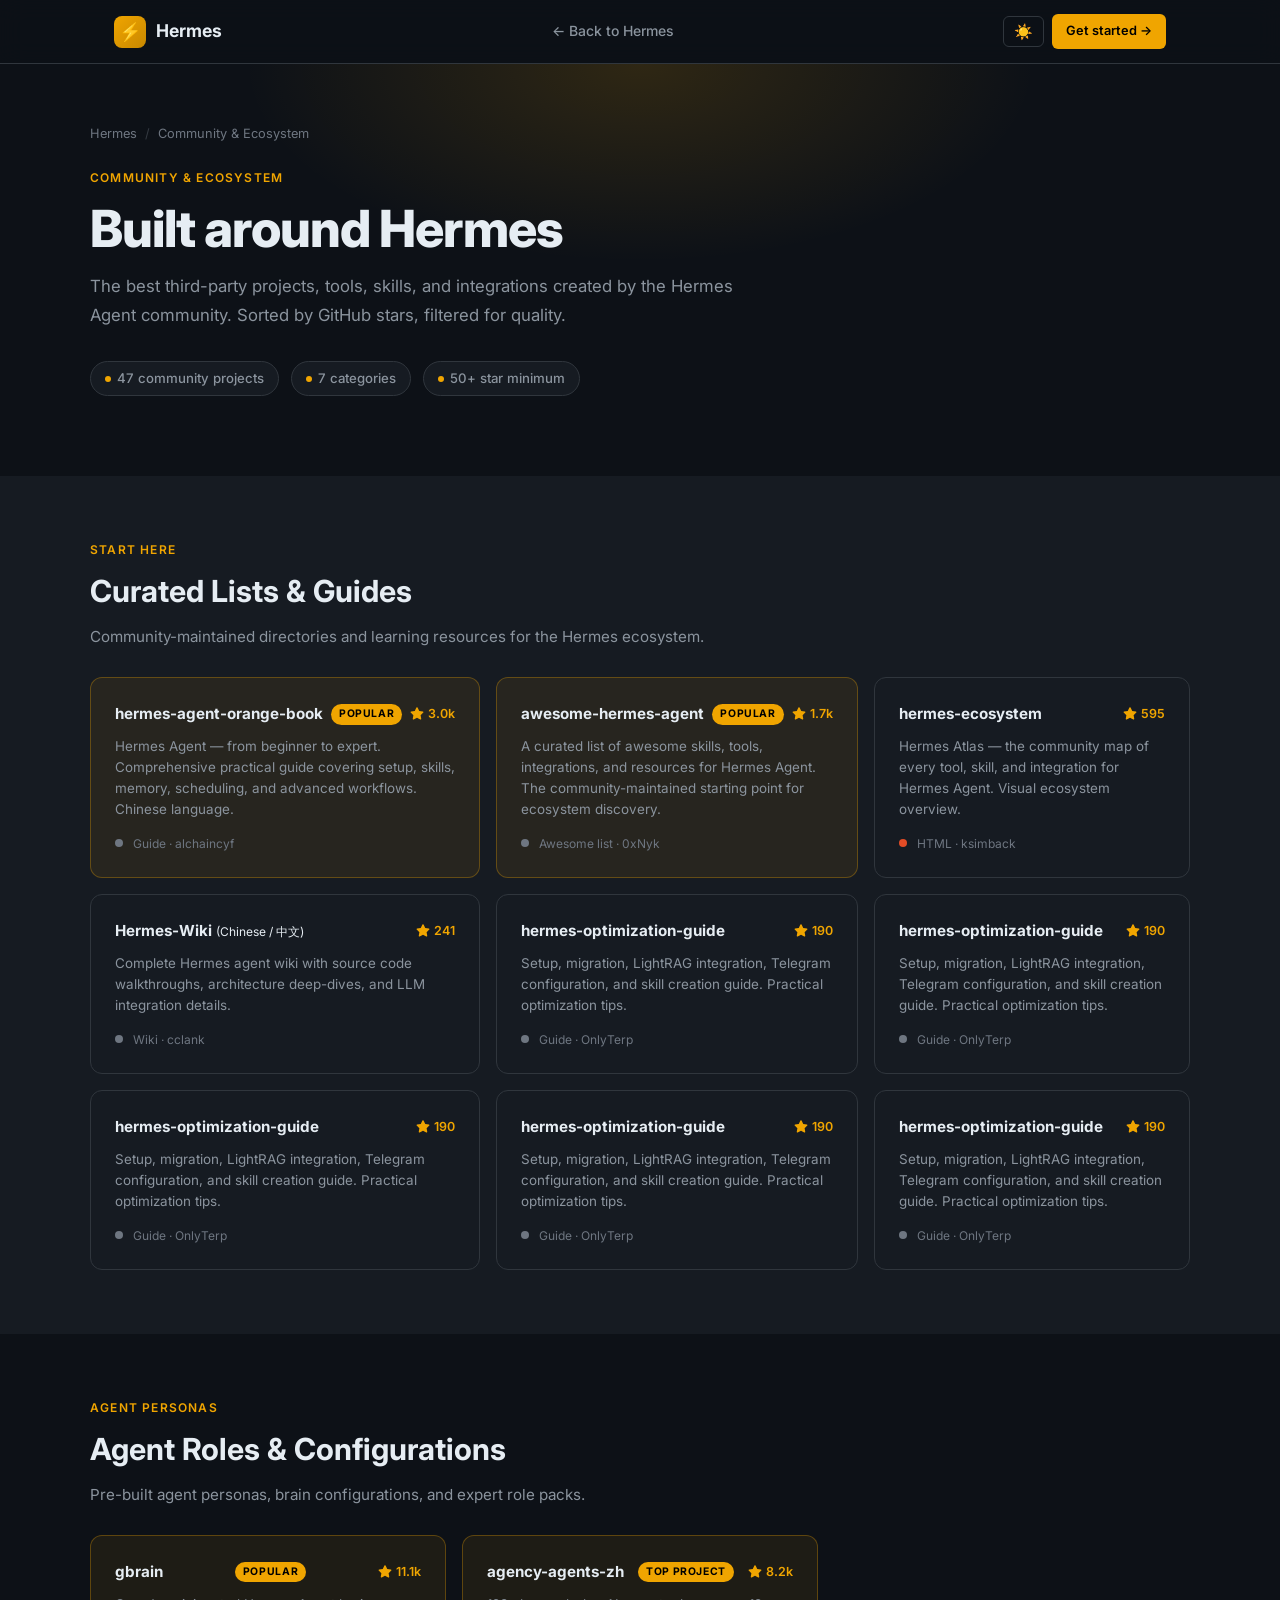
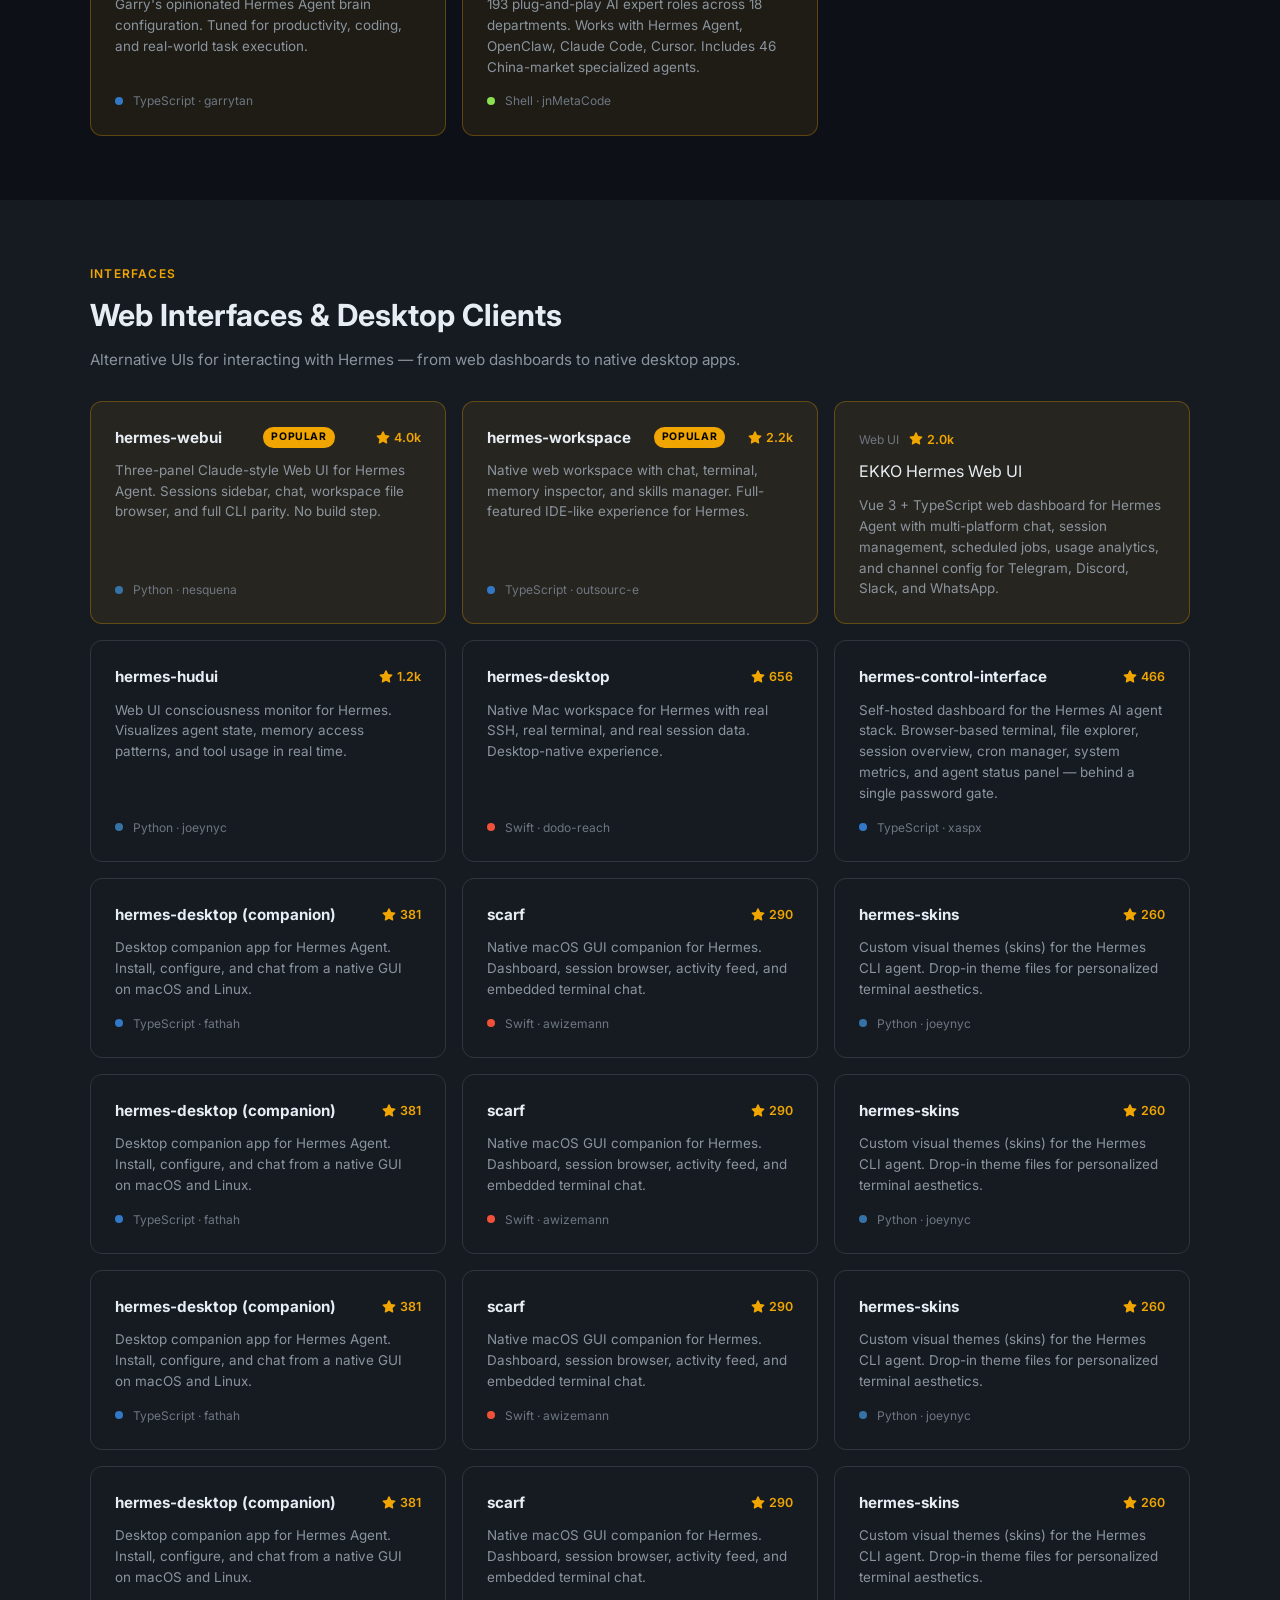
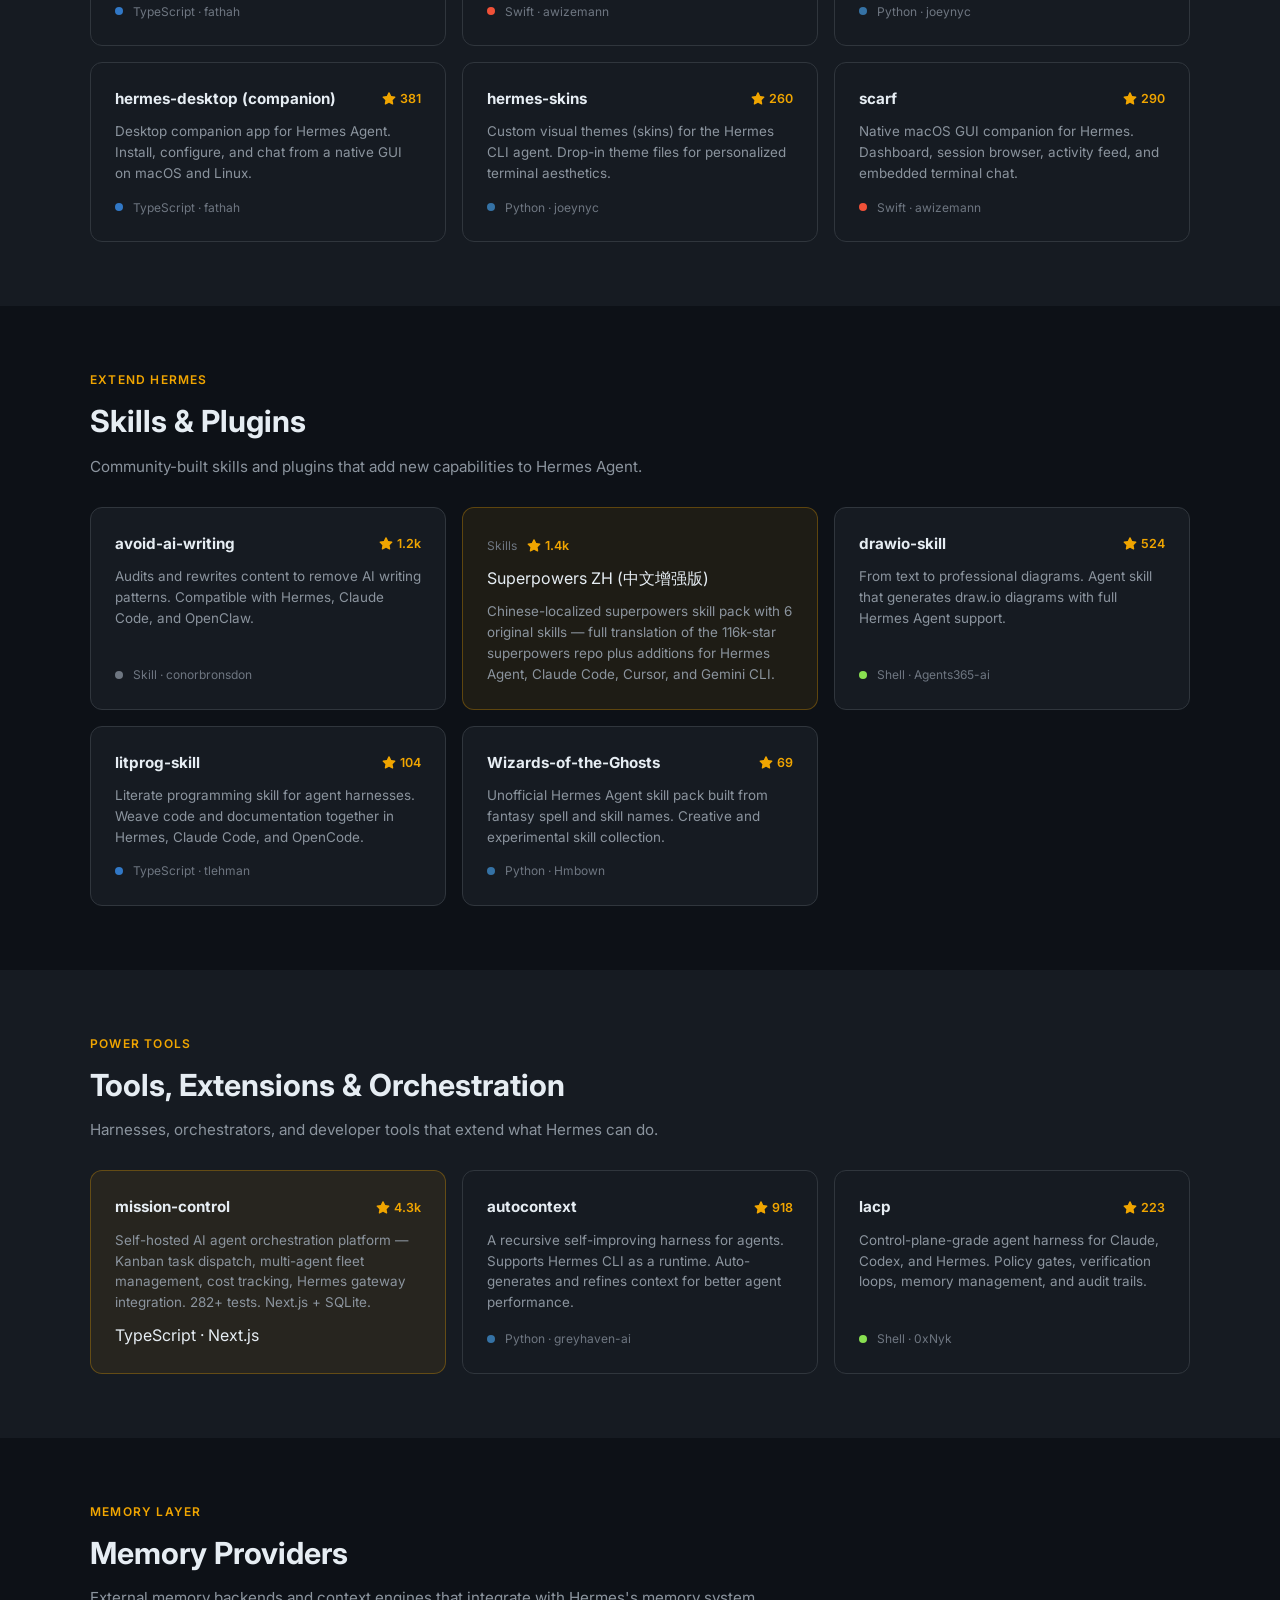
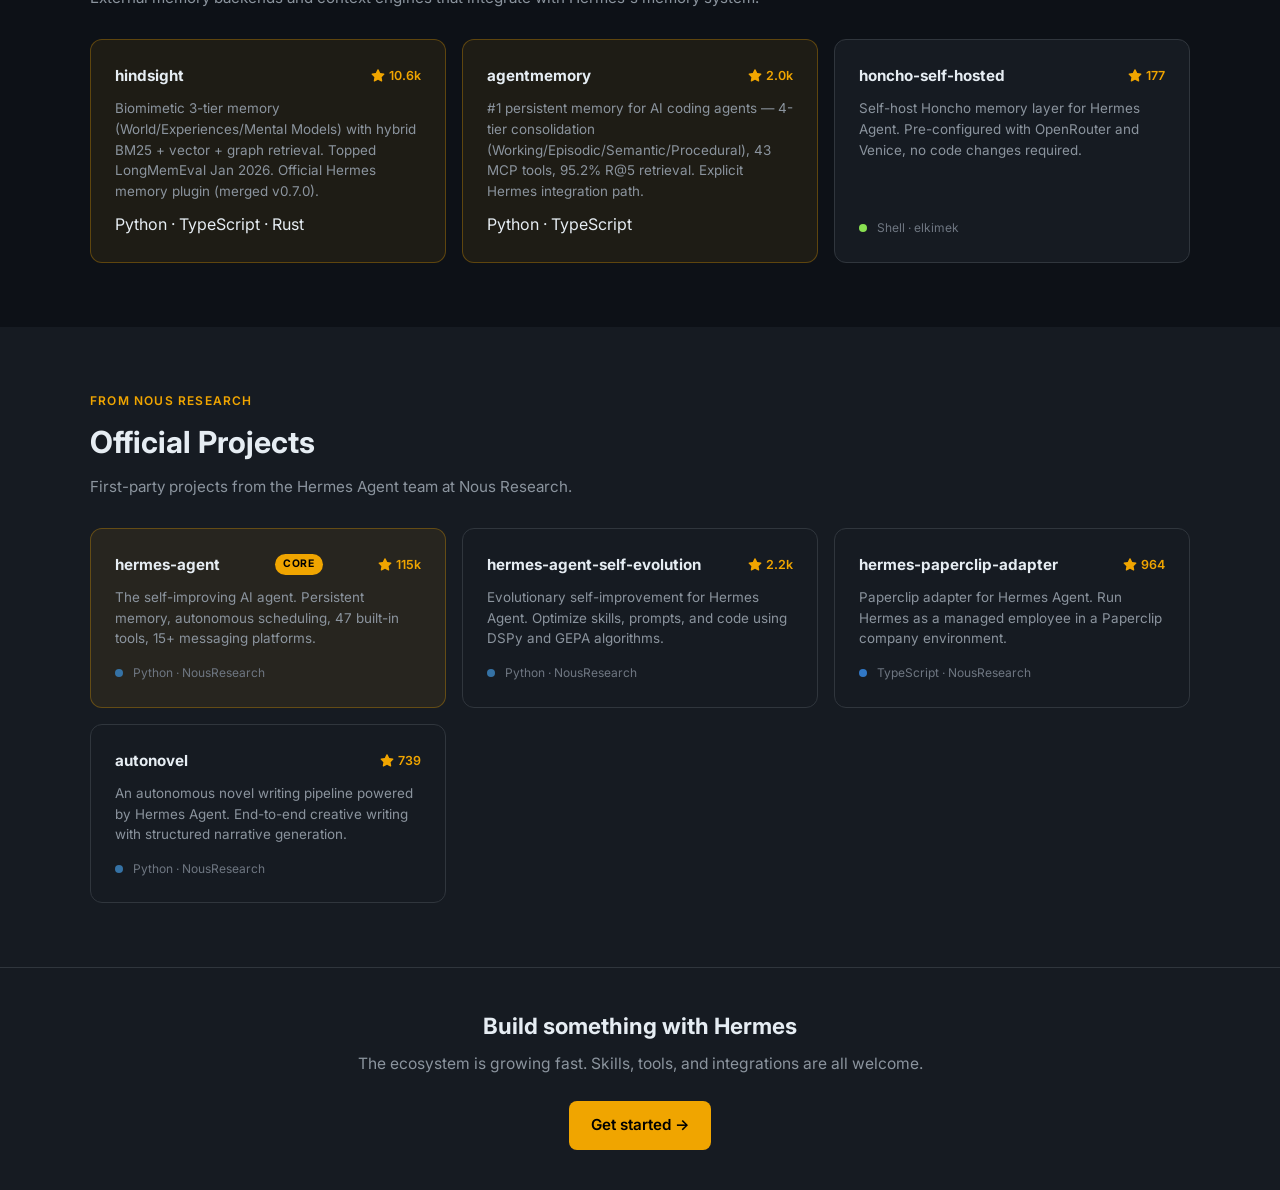
==== commit 4ca8d99b: "docs(community): daily star count refresh + re-sort by stars" ====
--- a/community/index.html
+++ b/community/index.html
@@ -225,7 +225,7 @@
       <p class="page-sub">The best third-party projects, tools, skills, and integrations created by the Hermes Agent community. Sorted by GitHub stars, filtered for quality.</p>
 
       <div class="stats-bar">
-        <span class="stat-pill"><span class="dot"></span>43 community projects</span>
+        <span class="stat-pill"><span class="dot"></span>47 community projects</span>
         <span class="stat-pill"><span class="dot"></span>7 categories</span>
         <span class="stat-pill"><span class="dot"></span>50+ star minimum</span>
       </div>
@@ -314,6 +314,15 @@
           <div class="project-meta"><span class="lang-dot lang-docs"></span> Guide &middot; OnlyTerp</div>
         </a>
 
+        <a href="https://github.com/OnlyTerp/hermes-optimization-guide" target="_blank" rel="noopener" class="project-card">
+          <div class="project-header">
+            <div class="project-name">hermes-optimization-guide</div>
+            <span class="project-stars"><svg viewBox="0 0 16 16"><path d="M8 .25a.75.75 0 0 1 .673.418l1.882 3.815 4.21.612a.75.75 0 0 1 .416 1.279l-3.046 2.97.719 4.192a.75.75 0 0 1-1.088.791L8 12.347l-3.766 1.98a.75.75 0 0 1-1.088-.79l.72-4.194L.818 6.374a.75.75 0 0 1 .416-1.28l4.21-.611L7.327.668A.75.75 0 0 1 8 .25z"/></svg>190</span>
+          </div>
+          <div class="project-desc">Setup, migration, LightRAG integration, Telegram configuration, and skill creation guide. Practical optimization tips.</div>
+          <div class="project-meta"><span class="lang-dot lang-docs"></span> Guide &middot; OnlyTerp</div>
+        </a>
+
       </div>
     </div>
   </div>
@@ -417,6 +426,36 @@
           </div>
           <div class="project-desc">Self-hosted dashboard for the Hermes AI agent stack. Browser-based terminal, file explorer, session overview, cron manager, system metrics, and agent status panel — behind a single password gate.</div>
           <div class="project-meta"><span class="lang-dot lang-ts"></span> TypeScript &middot; xaspx</div>
+        </a>
+
+        
+        <a href="https://github.com/fathah/hermes-desktop" target="_blank" rel="noopener" class="project-card">
+          <div class="project-header">
+            <div class="project-name">hermes-desktop (companion)</div>
+            <span class="project-stars"><svg viewBox="0 0 16 16"><path d="M8 .25a.75.75 0 0 1 .673.418l1.882 3.815 4.21.612a.75.75 0 0 1 .416 1.279l-3.046 2.97.719 4.192a.75.75 0 0 1-1.088.791L8 12.347l-3.766 1.98a.75.75 0 0 1-1.088-.79l.72-4.194L.818 6.374a.75.75 0 0 1 .416-1.28l4.21-.611L7.327.668A.75.75 0 0 1 8 .25z"/></svg>381</span>
+          </div>
+          <div class="project-desc">Desktop companion app for Hermes Agent. Install, configure, and chat from a native GUI on macOS and Linux.</div>
+          <div class="project-meta"><span class="lang-dot lang-ts"></span> TypeScript &middot; fathah</div>
+        </a>
+
+        
+        <a href="https://github.com/awizemann/scarf" target="_blank" rel="noopener" class="project-card">
+          <div class="project-header">
+            <div class="project-name">scarf</div>
+            <span class="project-stars"><svg viewBox="0 0 16 16"><path d="M8 .25a.75.75 0 0 1 .673.418l1.882 3.815 4.21.612a.75.75 0 0 1 .416 1.279l-3.046 2.97.719 4.192a.75.75 0 0 1-1.088.791L8 12.347l-3.766 1.98a.75.75 0 0 1-1.088-.79l.72-4.194L.818 6.374a.75.75 0 0 1 .416-1.28l4.21-.611L7.327.668A.75.75 0 0 1 8 .25z"/></svg>290</span>
+          </div>
+          <div class="project-desc">Native macOS GUI companion for Hermes. Dashboard, session browser, activity feed, and embedded terminal chat.</div>
+          <div class="project-meta"><span class="lang-dot lang-swift"></span> Swift &middot; awizemann</div>
+        </a>
+
+        
+        <a href="https://github.com/joeynyc/hermes-skins" target="_blank" rel="noopener" class="project-card">
+          <div class="project-header">
+            <div class="project-name">hermes-skins</div>
+            <span class="project-stars"><svg viewBox="0 0 16 16"><path d="M8 .25a.75.75 0 0 1 .673.418l1.882 3.815 4.21.612a.75.75 0 0 1 .416 1.279l-3.046 2.97.719 4.192a.75.75 0 0 1-1.088.791L8 12.347l-3.766 1.98a.75.75 0 0 1-1.088-.79l.72-4.194L.818 6.374a.75.75 0 0 1 .416-1.28l4.21-.611L7.327.668A.75.75 0 0 1 8 .25z"/></svg>260</span>
+          </div>
+          <div class="project-desc">Custom visual themes (skins) for the Hermes CLI agent. Drop-in theme files for personalized terminal aesthetics.</div>
+          <div class="project-meta"><span class="lang-dot lang-python"></span> Python &middot; joeynyc</div>
         </a>
 
         
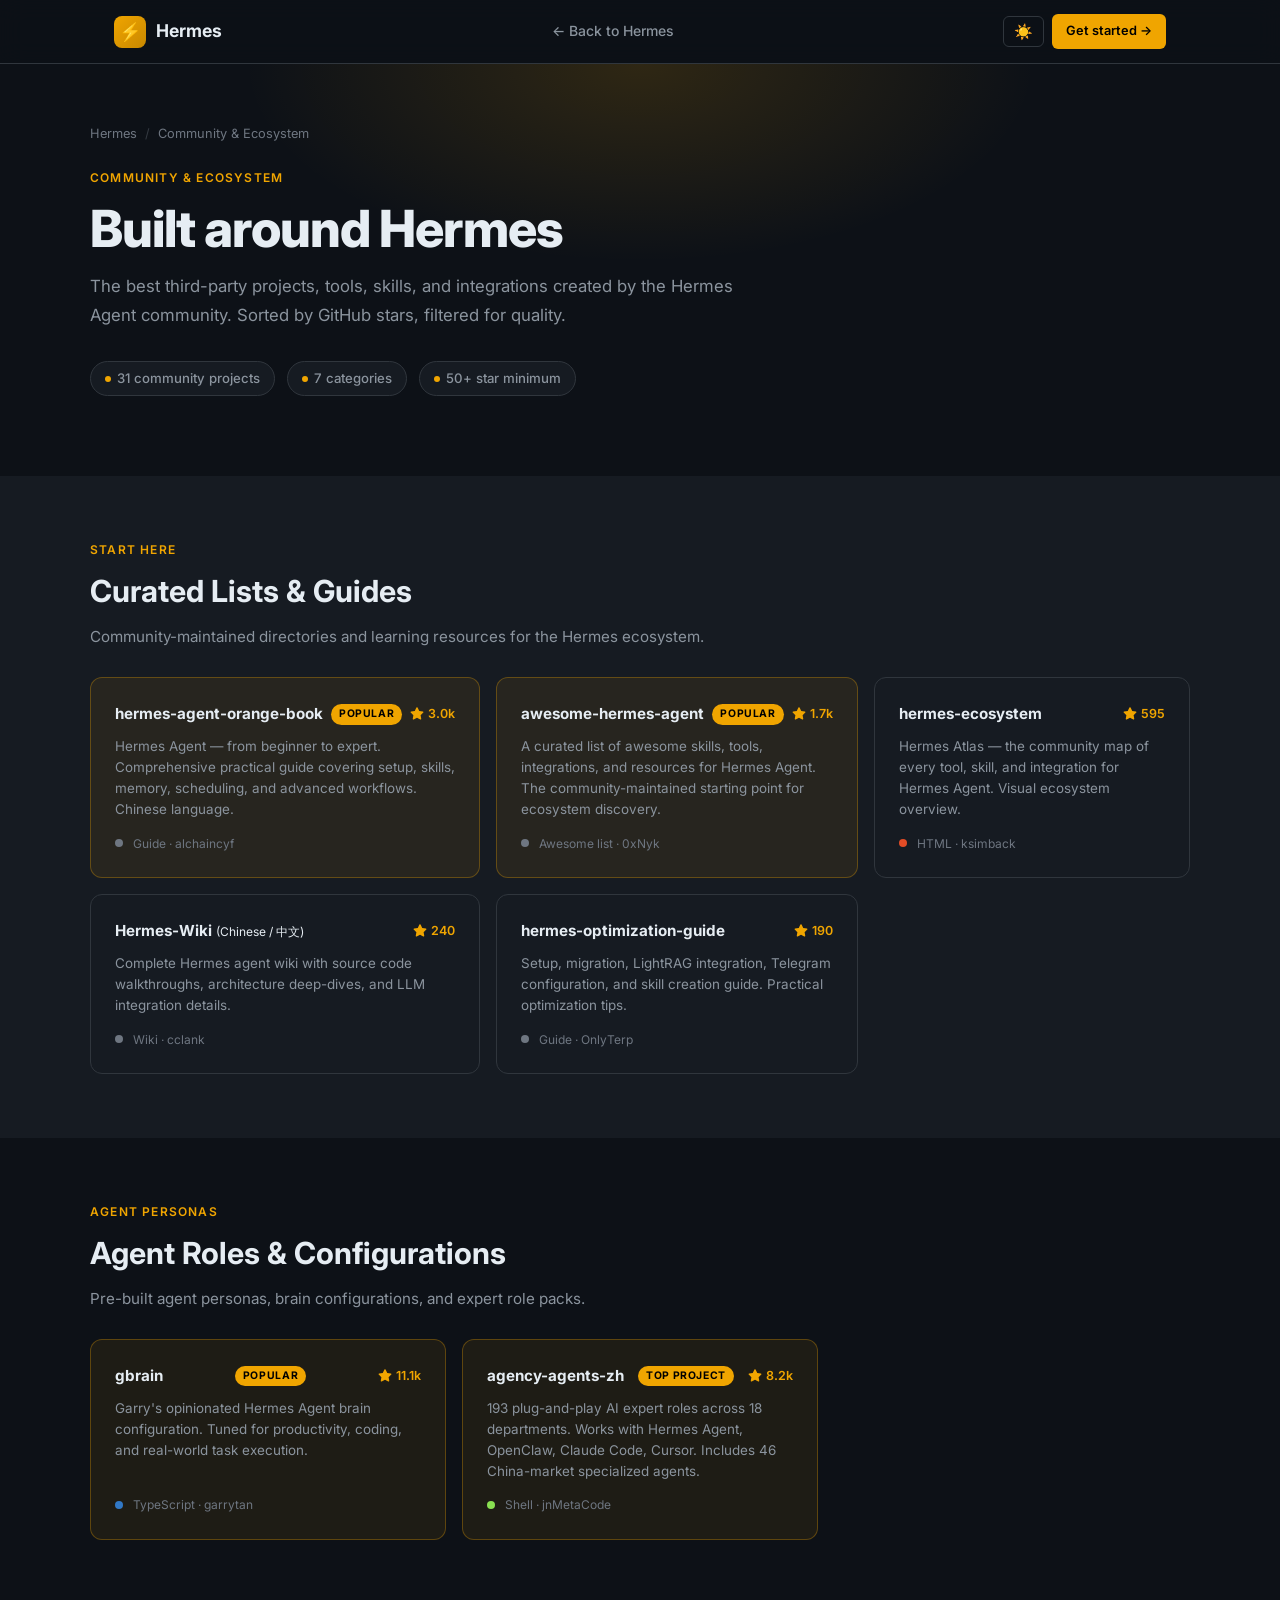
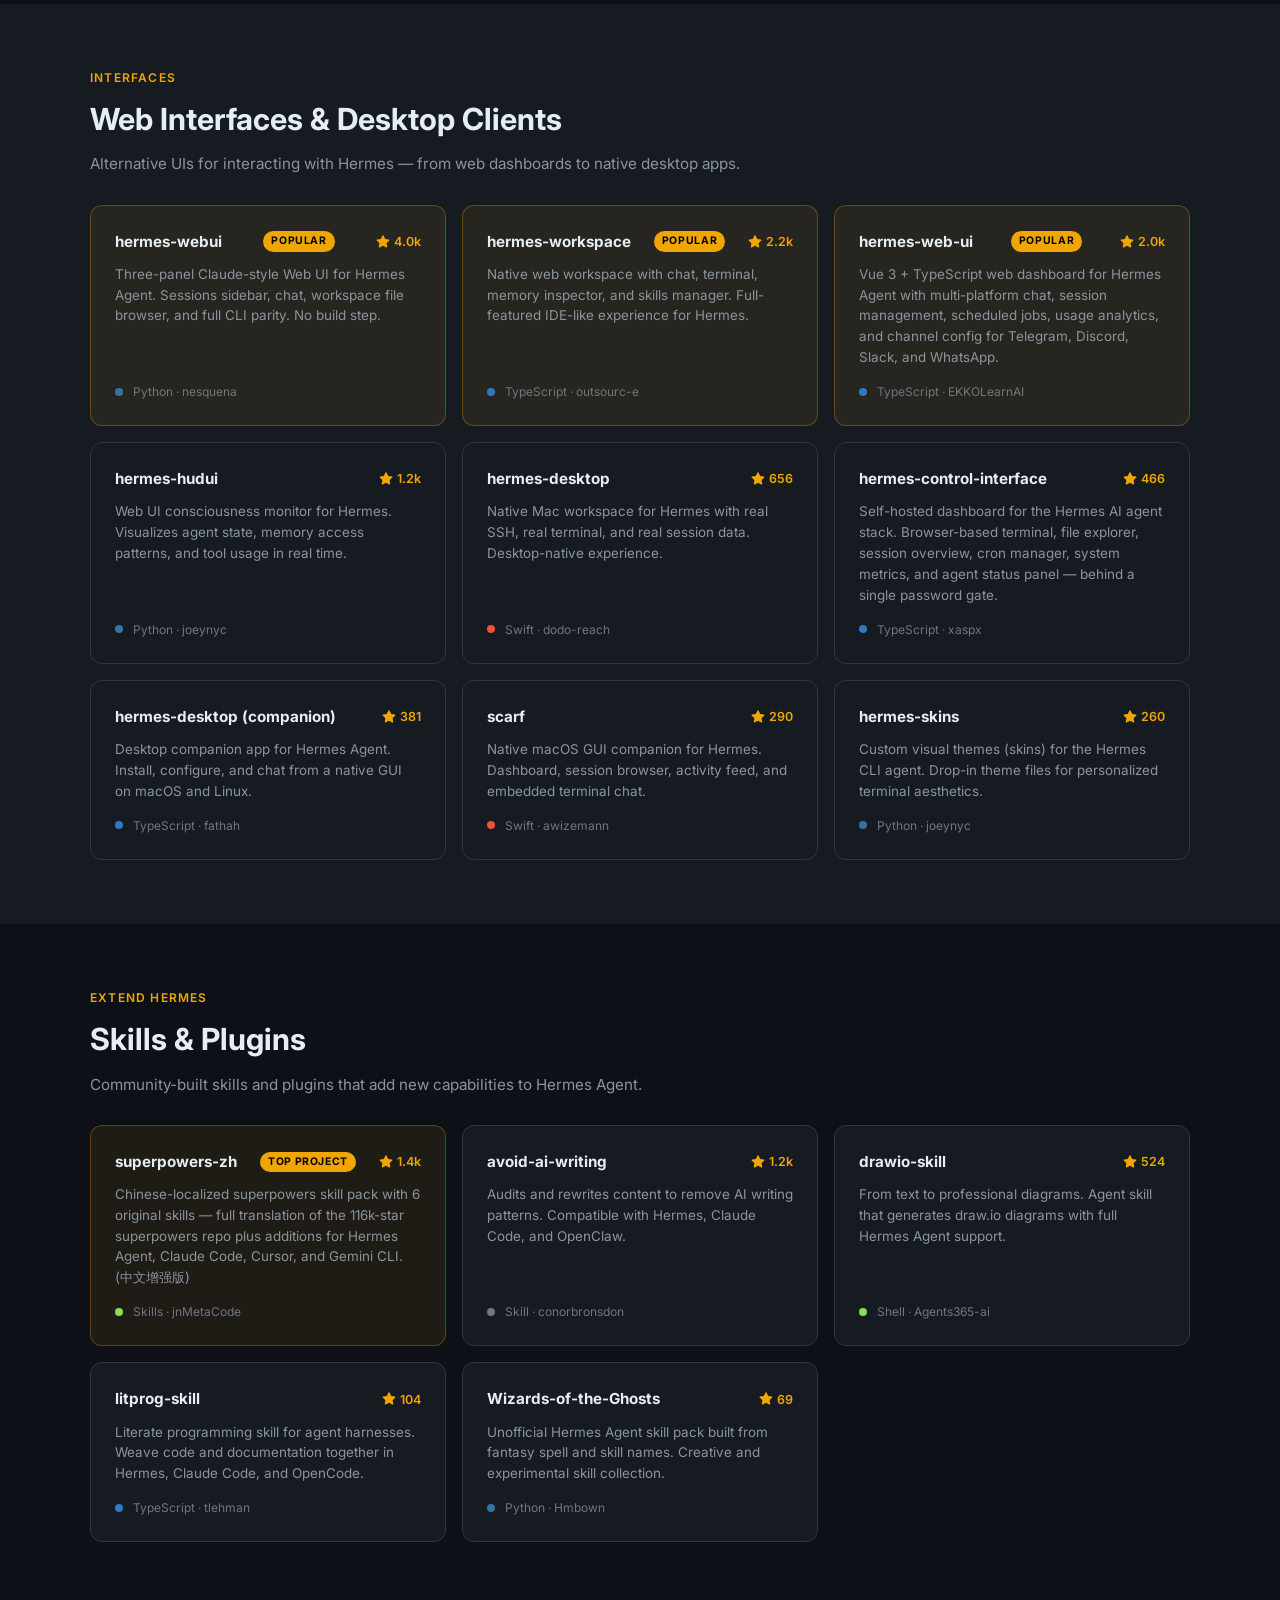
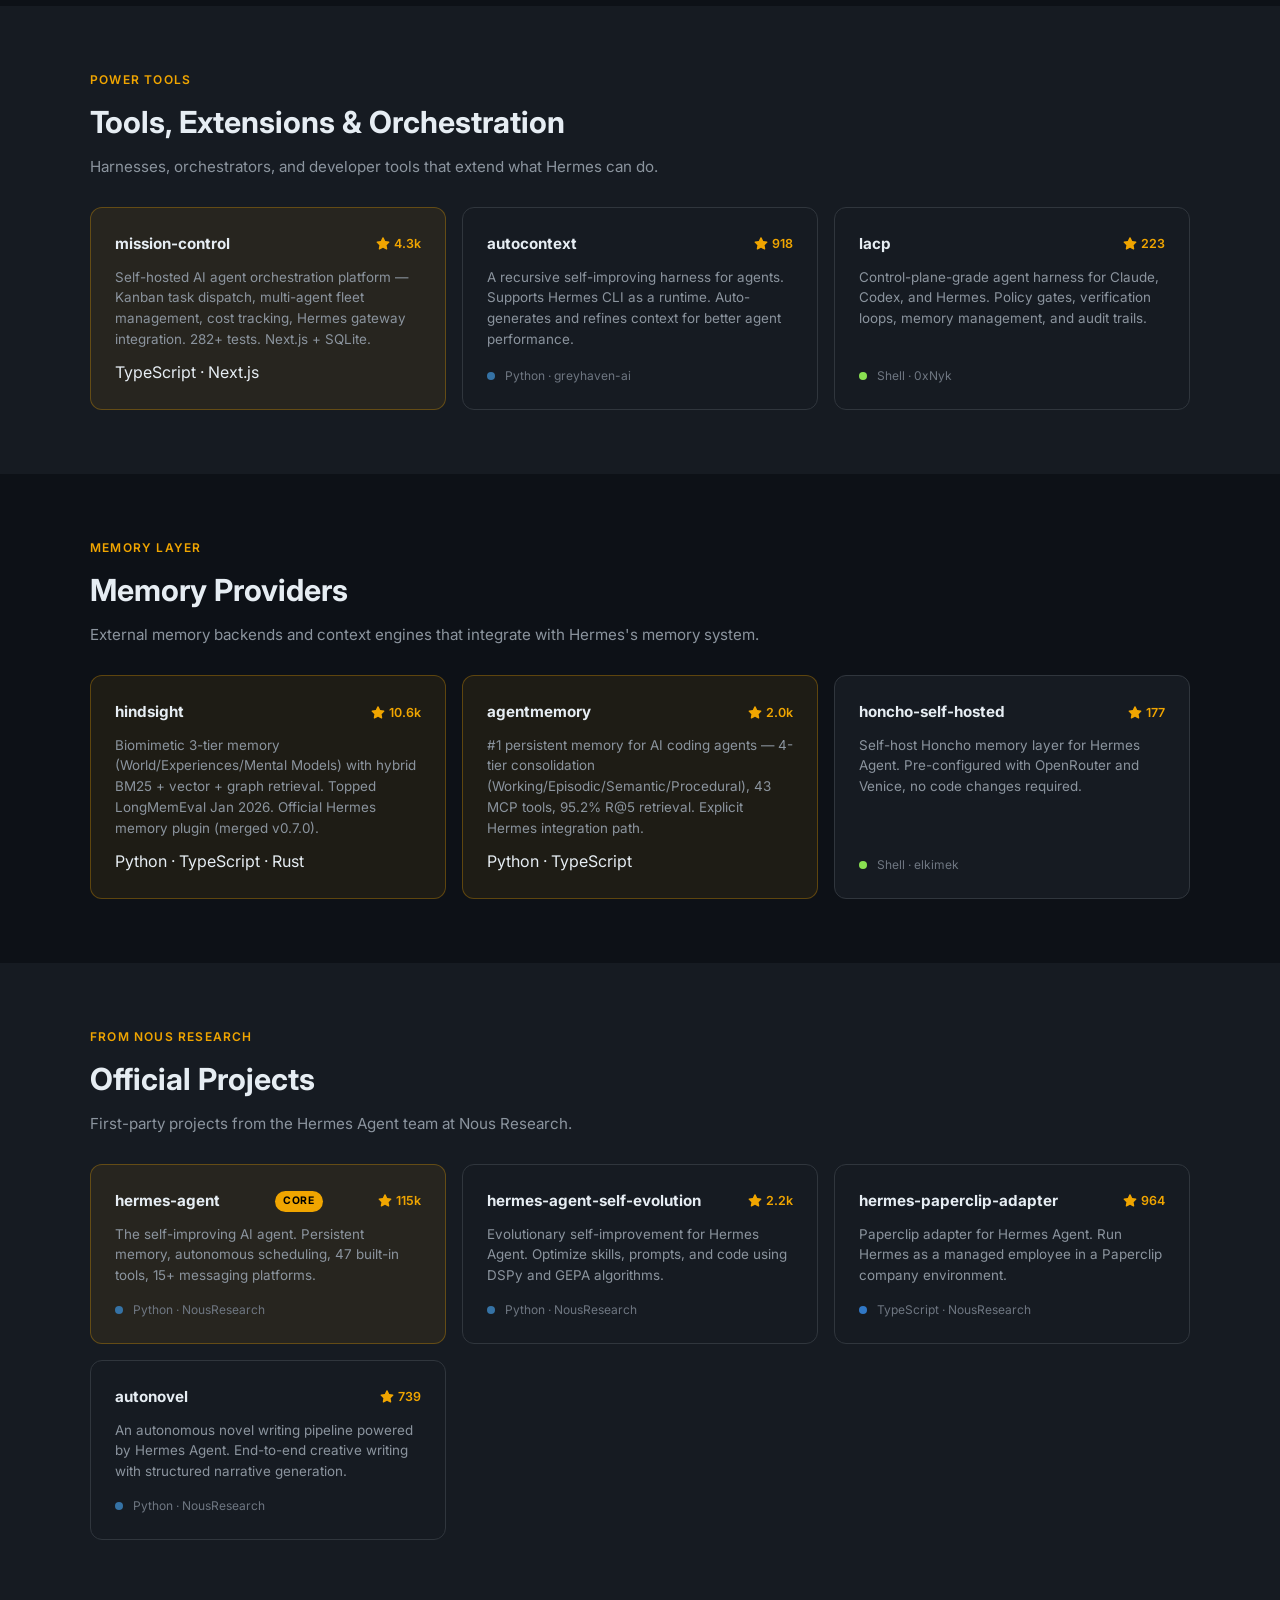
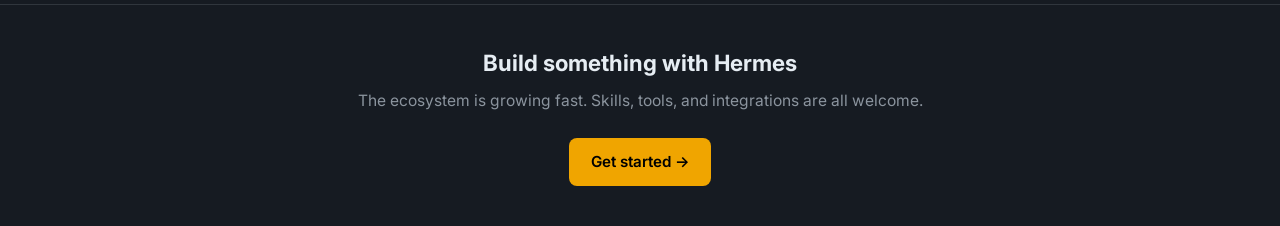
==== commit 48afd061: "fix(community): remove 16 duplicate cards, fix EKKO + superpowers-zh card structure - Deduplicated: " ====
--- a/community/index.html
+++ b/community/index.html
@@ -225,7 +225,7 @@
       <p class="page-sub">The best third-party projects, tools, skills, and integrations created by the Hermes Agent community. Sorted by GitHub stars, filtered for quality.</p>
 
       <div class="stats-bar">
-        <span class="stat-pill"><span class="dot"></span>47 community projects</span>
+        <span class="stat-pill"><span class="dot"></span>31 community projects</span>
         <span class="stat-pill"><span class="dot"></span>7 categories</span>
         <span class="stat-pill"><span class="dot"></span>50+ star minimum</span>
       </div>
@@ -272,7 +272,7 @@
         <a href="https://github.com/cclank/Hermes-Wiki" target="_blank" rel="noopener" class="project-card">
           <div class="project-header">
             <div class="project-name">Hermes-Wiki <span style="font-weight: normal; font-size: 12px;">(Chinese / 中文)</span></div>
-            <span class="project-stars"><svg viewBox="0 0 16 16"><path d="M8 .25a.75.75 0 0 1 .673.418l1.882 3.815 4.21.612a.75.75 0 0 1 .416 1.279l-3.046 2.97.719 4.192a.75.75 0 0 1-1.088.791L8 12.347l-3.766 1.98a.75.75 0 0 1-1.088-.79l.72-4.194L.818 6.374a.75.75 0 0 1 .416-1.28l4.21-.611L7.327.668A.75.75 0 0 1 8 .25z"/></svg>241</span>
+            <span class="project-stars"><svg viewBox="0 0 16 16"><path d="M8 .25a.75.75 0 0 1 .673.418l1.882 3.815 4.21.612a.75.75 0 0 1 .416 1.279l-3.046 2.97.719 4.192a.75.75 0 0 1-1.088.791L8 12.347l-3.766 1.98a.75.75 0 0 1-1.088-.79l.72-4.194L.818 6.374a.75.75 0 0 1 .416-1.28l4.21-.611L7.327.668A.75.75 0 0 1 8 .25z"/></svg>240</span>
           </div>
           <div class="project-desc">Complete Hermes agent wiki with source code walkthroughs, architecture deep-dives, and LLM integration details.</div>
           <div class="project-meta"><span class="lang-dot lang-docs"></span> Wiki &middot; cclank</div>
@@ -287,43 +287,9 @@
           <div class="project-meta"><span class="lang-dot lang-docs"></span> Guide &middot; OnlyTerp</div>
         </a>
 
-        <a href="https://github.com/OnlyTerp/hermes-optimization-guide" target="_blank" rel="noopener" class="project-card">
-          <div class="project-header">
-            <div class="project-name">hermes-optimization-guide</div>
-            <span class="project-stars"><svg viewBox="0 0 16 16"><path d="M8 .25a.75.75 0 0 1 .673.418l1.882 3.815 4.21.612a.75.75 0 0 1 .416 1.279l-3.046 2.97.719 4.192a.75.75 0 0 1-1.088.791L8 12.347l-3.766 1.98a.75.75 0 0 1-1.088-.79l.72-4.194L.818 6.374a.75.75 0 0 1 .416-1.28l4.21-.611L7.327.668A.75.75 0 0 1 8 .25z"/></svg>190</span>
-          </div>
-          <div class="project-desc">Setup, migration, LightRAG integration, Telegram configuration, and skill creation guide. Practical optimization tips.</div>
-          <div class="project-meta"><span class="lang-dot lang-docs"></span> Guide &middot; OnlyTerp</div>
-        </a>
-
-        <a href="https://github.com/OnlyTerp/hermes-optimization-guide" target="_blank" rel="noopener" class="project-card">
-          <div class="project-header">
-            <div class="project-name">hermes-optimization-guide</div>
-            <span class="project-stars"><svg viewBox="0 0 16 16"><path d="M8 .25a.75.75 0 0 1 .673.418l1.882 3.815 4.21.612a.75.75 0 0 1 .416 1.279l-3.046 2.97.719 4.192a.75.75 0 0 1-1.088.791L8 12.347l-3.766 1.98a.75.75 0 0 1-1.088-.79l.72-4.194L.818 6.374a.75.75 0 0 1 .416-1.28l4.21-.611L7.327.668A.75.75 0 0 1 8 .25z"/></svg>190</span>
-          </div>
-          <div class="project-desc">Setup, migration, LightRAG integration, Telegram configuration, and skill creation guide. Practical optimization tips.</div>
-          <div class="project-meta"><span class="lang-dot lang-docs"></span> Guide &middot; OnlyTerp</div>
-        </a>
-
-        <a href="https://github.com/OnlyTerp/hermes-optimization-guide" target="_blank" rel="noopener" class="project-card">
-          <div class="project-header">
-            <div class="project-name">hermes-optimization-guide</div>
-            <span class="project-stars"><svg viewBox="0 0 16 16"><path d="M8 .25a.75.75 0 0 1 .673.418l1.882 3.815 4.21.612a.75.75 0 0 1 .416 1.279l-3.046 2.97.719 4.192a.75.75 0 0 1-1.088.791L8 12.347l-3.766 1.98a.75.75 0 0 1-1.088-.79l.72-4.194L.818 6.374a.75.75 0 0 1 .416-1.28l4.21-.611L7.327.668A.75.75 0 0 1 8 .25z"/></svg>190</span>
-          </div>
-          <div class="project-desc">Setup, migration, LightRAG integration, Telegram configuration, and skill creation guide. Practical optimization tips.</div>
-          <div class="project-meta"><span class="lang-dot lang-docs"></span> Guide &middot; OnlyTerp</div>
-        </a>
-
-        <a href="https://github.com/OnlyTerp/hermes-optimization-guide" target="_blank" rel="noopener" class="project-card">
-          <div class="project-header">
-            <div class="project-name">hermes-optimization-guide</div>
-            <span class="project-stars"><svg viewBox="0 0 16 16"><path d="M8 .25a.75.75 0 0 1 .673.418l1.882 3.815 4.21.612a.75.75 0 0 1 .416 1.279l-3.046 2.97.719 4.192a.75.75 0 0 1-1.088.791L8 12.347l-3.766 1.98a.75.75 0 0 1-1.088-.79l.72-4.194L.818 6.374a.75.75 0 0 1 .416-1.28l4.21-.611L7.327.668A.75.75 0 0 1 8 .25z"/></svg>190</span>
-          </div>
-          <div class="project-desc">Setup, migration, LightRAG integration, Telegram configuration, and skill creation guide. Practical optimization tips.</div>
-          <div class="project-meta"><span class="lang-dot lang-docs"></span> Guide &middot; OnlyTerp</div>
-        </a>
-
-      </div>
+        
+
+</div>
     </div>
   </div>
 
@@ -390,12 +356,13 @@
 
         
         <a href="https://github.com/EKKOLearnAI/hermes-web-ui" target="_blank" rel="noopener" class="project-card featured">
-          <div class="project-meta">
-            <span class="project-tag">Web UI</span>
+          <div class="project-header">
+            <div class="project-name">hermes-web-ui</div>
+            <span class="featured-badge">Popular</span>
             <span class="project-stars"><svg viewBox="0 0 16 16"><path d="M8 .25a.75.75 0 0 1 .673.418l1.882 3.815 4.21.612a.75.75 0 0 1 .416 1.279l-3.046 2.97.719 4.192a.75.75 0 0 1-1.088.791L8 12.347l-3.766 1.98a.75.75 0 0 1-1.088-.79l.72-4.194L.818 6.374a.75.75 0 0 1 .416-1.28l4.21-.611L7.327.668A.75.75 0 0 1 8 .25z"/></svg>2.0k</span>
           </div>
-          <div class="project-title">EKKO Hermes Web UI</div>
           <div class="project-desc">Vue 3 + TypeScript web dashboard for Hermes Agent with multi-platform chat, session management, scheduled jobs, usage analytics, and channel config for Telegram, Discord, Slack, and WhatsApp.</div>
+          <div class="project-meta"><span class="lang-dot lang-ts"></span> TypeScript &middot; EKKOLearnAI</div>
         </a>
 
         
@@ -459,126 +426,9 @@
         </a>
 
         
-        <a href="https://github.com/fathah/hermes-desktop" target="_blank" rel="noopener" class="project-card">
-          <div class="project-header">
-            <div class="project-name">hermes-desktop (companion)</div>
-            <span class="project-stars"><svg viewBox="0 0 16 16"><path d="M8 .25a.75.75 0 0 1 .673.418l1.882 3.815 4.21.612a.75.75 0 0 1 .416 1.279l-3.046 2.97.719 4.192a.75.75 0 0 1-1.088.791L8 12.347l-3.766 1.98a.75.75 0 0 1-1.088-.79l.72-4.194L.818 6.374a.75.75 0 0 1 .416-1.28l4.21-.611L7.327.668A.75.75 0 0 1 8 .25z"/></svg>381</span>
-          </div>
-          <div class="project-desc">Desktop companion app for Hermes Agent. Install, configure, and chat from a native GUI on macOS and Linux.</div>
-          <div class="project-meta"><span class="lang-dot lang-ts"></span> TypeScript &middot; fathah</div>
-        </a>
-
-        
-        <a href="https://github.com/awizemann/scarf" target="_blank" rel="noopener" class="project-card">
-          <div class="project-header">
-            <div class="project-name">scarf</div>
-            <span class="project-stars"><svg viewBox="0 0 16 16"><path d="M8 .25a.75.75 0 0 1 .673.418l1.882 3.815 4.21.612a.75.75 0 0 1 .416 1.279l-3.046 2.97.719 4.192a.75.75 0 0 1-1.088.791L8 12.347l-3.766 1.98a.75.75 0 0 1-1.088-.79l.72-4.194L.818 6.374a.75.75 0 0 1 .416-1.28l4.21-.611L7.327.668A.75.75 0 0 1 8 .25z"/></svg>290</span>
-          </div>
-          <div class="project-desc">Native macOS GUI companion for Hermes. Dashboard, session browser, activity feed, and embedded terminal chat.</div>
-          <div class="project-meta"><span class="lang-dot lang-swift"></span> Swift &middot; awizemann</div>
-        </a>
-
-        
-        <a href="https://github.com/joeynyc/hermes-skins" target="_blank" rel="noopener" class="project-card">
-          <div class="project-header">
-            <div class="project-name">hermes-skins</div>
-            <span class="project-stars"><svg viewBox="0 0 16 16"><path d="M8 .25a.75.75 0 0 1 .673.418l1.882 3.815 4.21.612a.75.75 0 0 1 .416 1.279l-3.046 2.97.719 4.192a.75.75 0 0 1-1.088.791L8 12.347l-3.766 1.98a.75.75 0 0 1-1.088-.79l.72-4.194L.818 6.374a.75.75 0 0 1 .416-1.28l4.21-.611L7.327.668A.75.75 0 0 1 8 .25z"/></svg>260</span>
-          </div>
-          <div class="project-desc">Custom visual themes (skins) for the Hermes CLI agent. Drop-in theme files for personalized terminal aesthetics.</div>
-          <div class="project-meta"><span class="lang-dot lang-python"></span> Python &middot; joeynyc</div>
-        </a>
-
-        
-        <a href="https://github.com/fathah/hermes-desktop" target="_blank" rel="noopener" class="project-card">
-          <div class="project-header">
-            <div class="project-name">hermes-desktop (companion)</div>
-            <span class="project-stars"><svg viewBox="0 0 16 16"><path d="M8 .25a.75.75 0 0 1 .673.418l1.882 3.815 4.21.612a.75.75 0 0 1 .416 1.279l-3.046 2.97.719 4.192a.75.75 0 0 1-1.088.791L8 12.347l-3.766 1.98a.75.75 0 0 1-1.088-.79l.72-4.194L.818 6.374a.75.75 0 0 1 .416-1.28l4.21-.611L7.327.668A.75.75 0 0 1 8 .25z"/></svg>381</span>
-          </div>
-          <div class="project-desc">Desktop companion app for Hermes Agent. Install, configure, and chat from a native GUI on macOS and Linux.</div>
-          <div class="project-meta"><span class="lang-dot lang-ts"></span> TypeScript &middot; fathah</div>
-        </a>
-
-        
-        <a href="https://github.com/awizemann/scarf" target="_blank" rel="noopener" class="project-card">
-          <div class="project-header">
-            <div class="project-name">scarf</div>
-            <span class="project-stars"><svg viewBox="0 0 16 16"><path d="M8 .25a.75.75 0 0 1 .673.418l1.882 3.815 4.21.612a.75.75 0 0 1 .416 1.279l-3.046 2.97.719 4.192a.75.75 0 0 1-1.088.791L8 12.347l-3.766 1.98a.75.75 0 0 1-1.088-.79l.72-4.194L.818 6.374a.75.75 0 0 1 .416-1.28l4.21-.611L7.327.668A.75.75 0 0 1 8 .25z"/></svg>290</span>
-          </div>
-          <div class="project-desc">Native macOS GUI companion for Hermes. Dashboard, session browser, activity feed, and embedded terminal chat.</div>
-          <div class="project-meta"><span class="lang-dot lang-swift"></span> Swift &middot; awizemann</div>
-        </a>
-
-        
-        <a href="https://github.com/joeynyc/hermes-skins" target="_blank" rel="noopener" class="project-card">
-          <div class="project-header">
-            <div class="project-name">hermes-skins</div>
-            <span class="project-stars"><svg viewBox="0 0 16 16"><path d="M8 .25a.75.75 0 0 1 .673.418l1.882 3.815 4.21.612a.75.75 0 0 1 .416 1.279l-3.046 2.97.719 4.192a.75.75 0 0 1-1.088.791L8 12.347l-3.766 1.98a.75.75 0 0 1-1.088-.79l.72-4.194L.818 6.374a.75.75 0 0 1 .416-1.28l4.21-.611L7.327.668A.75.75 0 0 1 8 .25z"/></svg>260</span>
-          </div>
-          <div class="project-desc">Custom visual themes (skins) for the Hermes CLI agent. Drop-in theme files for personalized terminal aesthetics.</div>
-          <div class="project-meta"><span class="lang-dot lang-python"></span> Python &middot; joeynyc</div>
-        </a>
-
-        
-        <a href="https://github.com/fathah/hermes-desktop" target="_blank" rel="noopener" class="project-card">
-          <div class="project-header">
-            <div class="project-name">hermes-desktop (companion)</div>
-            <span class="project-stars"><svg viewBox="0 0 16 16"><path d="M8 .25a.75.75 0 0 1 .673.418l1.882 3.815 4.21.612a.75.75 0 0 1 .416 1.279l-3.046 2.97.719 4.192a.75.75 0 0 1-1.088.791L8 12.347l-3.766 1.98a.75.75 0 0 1-1.088-.79l.72-4.194L.818 6.374a.75.75 0 0 1 .416-1.28l4.21-.611L7.327.668A.75.75 0 0 1 8 .25z"/></svg>381</span>
-          </div>
-          <div class="project-desc">Desktop companion app for Hermes Agent. Install, configure, and chat from a native GUI on macOS and Linux.</div>
-          <div class="project-meta"><span class="lang-dot lang-ts"></span> TypeScript &middot; fathah</div>
-        </a>
-
-        
-        <a href="https://github.com/awizemann/scarf" target="_blank" rel="noopener" class="project-card">
-          <div class="project-header">
-            <div class="project-name">scarf</div>
-            <span class="project-stars"><svg viewBox="0 0 16 16"><path d="M8 .25a.75.75 0 0 1 .673.418l1.882 3.815 4.21.612a.75.75 0 0 1 .416 1.279l-3.046 2.97.719 4.192a.75.75 0 0 1-1.088.791L8 12.347l-3.766 1.98a.75.75 0 0 1-1.088-.79l.72-4.194L.818 6.374a.75.75 0 0 1 .416-1.28l4.21-.611L7.327.668A.75.75 0 0 1 8 .25z"/></svg>290</span>
-          </div>
-          <div class="project-desc">Native macOS GUI companion for Hermes. Dashboard, session browser, activity feed, and embedded terminal chat.</div>
-          <div class="project-meta"><span class="lang-dot lang-swift"></span> Swift &middot; awizemann</div>
-        </a>
-
-        
-        <a href="https://github.com/joeynyc/hermes-skins" target="_blank" rel="noopener" class="project-card">
-          <div class="project-header">
-            <div class="project-name">hermes-skins</div>
-            <span class="project-stars"><svg viewBox="0 0 16 16"><path d="M8 .25a.75.75 0 0 1 .673.418l1.882 3.815 4.21.612a.75.75 0 0 1 .416 1.279l-3.046 2.97.719 4.192a.75.75 0 0 1-1.088.791L8 12.347l-3.766 1.98a.75.75 0 0 1-1.088-.79l.72-4.194L.818 6.374a.75.75 0 0 1 .416-1.28l4.21-.611L7.327.668A.75.75 0 0 1 8 .25z"/></svg>260</span>
-          </div>
-          <div class="project-desc">Custom visual themes (skins) for the Hermes CLI agent. Drop-in theme files for personalized terminal aesthetics.</div>
-          <div class="project-meta"><span class="lang-dot lang-python"></span> Python &middot; joeynyc</div>
-        </a>
-
-        
-        <a href="https://github.com/fathah/hermes-desktop" target="_blank" rel="noopener" class="project-card">
-          <div class="project-header">
-            <div class="project-name">hermes-desktop (companion)</div>
-            <span class="project-stars"><svg viewBox="0 0 16 16"><path d="M8 .25a.75.75 0 0 1 .673.418l1.882 3.815 4.21.612a.75.75 0 0 1 .416 1.279l-3.046 2.97.719 4.192a.75.75 0 0 1-1.088.791L8 12.347l-3.766 1.98a.75.75 0 0 1-1.088-.79l.72-4.194L.818 6.374a.75.75 0 0 1 .416-1.28l4.21-.611L7.327.668A.75.75 0 0 1 8 .25z"/></svg>381</span>
-          </div>
-          <div class="project-desc">Desktop companion app for Hermes Agent. Install, configure, and chat from a native GUI on macOS and Linux.</div>
-          <div class="project-meta"><span class="lang-dot lang-ts"></span> TypeScript &middot; fathah</div>
-        </a>
-
-        
-        <a href="https://github.com/joeynyc/hermes-skins" target="_blank" rel="noopener" class="project-card">
-          <div class="project-header">
-            <div class="project-name">hermes-skins</div>
-            <span class="project-stars"><svg viewBox="0 0 16 16"><path d="M8 .25a.75.75 0 0 1 .673.418l1.882 3.815 4.21.612a.75.75 0 0 1 .416 1.279l-3.046 2.97.719 4.192a.75.75 0 0 1-1.088.791L8 12.347l-3.766 1.98a.75.75 0 0 1-1.088-.79l.72-4.194L.818 6.374a.75.75 0 0 1 .416-1.28l4.21-.611L7.327.668A.75.75 0 0 1 8 .25z"/></svg>260</span>
-          </div>
-          <div class="project-desc">Custom visual themes (skins) for the Hermes CLI agent. Drop-in theme files for personalized terminal aesthetics.</div>
-          <div class="project-meta"><span class="lang-dot lang-python"></span> Python &middot; joeynyc</div>
-        </a>
-
-        
-        <a href="https://github.com/awizemann/scarf" target="_blank" rel="noopener" class="project-card">
-          <div class="project-header">
-            <div class="project-name">scarf</div>
-            <span class="project-stars"><svg viewBox="0 0 16 16"><path d="M8 .25a.75.75 0 0 1 .673.418l1.882 3.815 4.21.612a.75.75 0 0 1 .416 1.279l-3.046 2.97.719 4.192a.75.75 0 0 1-1.088.791L8 12.347l-3.766 1.98a.75.75 0 0 1-1.088-.79l.72-4.194L.818 6.374a.75.75 0 0 1 .416-1.28l4.21-.611L7.327.668A.75.75 0 0 1 8 .25z"/></svg>290</span>
-          </div>
-          <div class="project-desc">Native macOS GUI companion for Hermes. Dashboard, session browser, activity feed, and embedded terminal chat.</div>
-          <div class="project-meta"><span class="lang-dot lang-swift"></span> Swift &middot; awizemann</div>
-        </a>
-
-      </div>
+        
+
+</div>
     </div>
   </div>
 
@@ -591,6 +441,15 @@
       <div class="project-grid">
 
         
+                <a href="https://github.com/jnMetaCode/superpowers-zh" target="_blank" rel="noopener" class="project-card featured">
+          <div class="project-header">
+            <div class="project-name">superpowers-zh</div>
+            <span class="featured-badge">Top project</span>
+            <span class="project-stars"><svg viewBox="0 0 16 16"><path d="M8 .25a.75.75 0 0 1 .673.418l1.882 3.815 4.21.612a.75.75 0 0 1 .416 1.279l-3.046 2.97.719 4.192a.75.75 0 0 1-1.088.791L8 12.347l-3.766 1.98a.75.75 0 0 1-1.088-.79l.72-4.194L.818 6.374a.75.75 0 0 1 .416-1.28l4.21-.611L7.327.668A.75.75 0 0 1 8 .25z"/></svg>1.4k</span>
+          </div>
+          <div class="project-desc">Chinese-localized superpowers skill pack with 6 original skills — full translation of the 116k-star superpowers repo plus additions for Hermes Agent, Claude Code, Cursor, and Gemini CLI. (中文增强版)</div>
+          <div class="project-meta"><span class="lang-dot lang-shell"></span> Skills &middot; jnMetaCode</div>
+        </a>
         <a href="https://github.com/conorbronsdon/avoid-ai-writing" target="_blank" rel="noopener" class="project-card">
           <div class="project-header">
             <div class="project-name">avoid-ai-writing</div>
@@ -598,14 +457,6 @@
           </div>
           <div class="project-desc">Audits and rewrites content to remove AI writing patterns. Compatible with Hermes, Claude Code, and OpenClaw.</div>
           <div class="project-meta"><span class="lang-dot lang-docs"></span> Skill &middot; conorbronsdon</div>
-        </a>
-        <a href="https://github.com/jnMetaCode/superpowers-zh" target="_blank" rel="noopener" class="project-card featured">
-          <div class="project-meta">
-            <span class="project-tag">Skills</span>
-            <span class="project-stars"><svg viewBox="0 0 16 16"><path d="M8 .25a.75.75 0 0 1 .673.418l1.882 3.815 4.21.612a.75.75 0 0 1 .416 1.279l-3.046 2.97.719 4.192a.75.75 0 0 1-1.088.791L8 12.347l-3.766 1.98a.75.75 0 0 1-1.088-.79l.72-4.194L.818 6.374a.75.75 0 0 1 .416-1.28l4.21-.611L7.327.668A.75.75 0 0 1 8 .25z"/></svg>1.4k</span>
-          </div>
-          <div class="project-title">Superpowers ZH (中文增强版)</div>
-          <div class="project-desc">Chinese-localized superpowers skill pack with 6 original skills — full translation of the 116k-star superpowers repo plus additions for Hermes Agent, Claude Code, Cursor, and Gemini CLI.</div>
         </a>
         <a href="https://github.com/Agents365-ai/drawio-skill" target="_blank" rel="noopener" class="project-card">
           <div class="project-header">
@@ -653,7 +504,6 @@
           <div class="project-lang">TypeScript · Next.js</div>
         </a>
 
-
         <a href="https://github.com/greyhaven-ai/autocontext" target="_blank" rel="noopener" class="project-card">
           <div class="project-header">
             <div class="project-name">autocontext</div>
@@ -663,7 +513,6 @@
           <div class="project-meta"><span class="lang-dot lang-python"></span> Python &middot; greyhaven-ai</div>
         </a>
 
-
         <a href="https://github.com/0xNyk/lacp" target="_blank" rel="noopener" class="project-card">
           <div class="project-header">
             <div class="project-name">lacp</div>
@@ -672,7 +521,6 @@
           <div class="project-desc">Control-plane-grade agent harness for Claude, Codex, and Hermes. Policy gates, verification loops, memory management, and audit trails.</div>
           <div class="project-meta"><span class="lang-dot lang-shell"></span> Shell &middot; 0xNyk</div>
         </a>
-
 
       </div>
     </div>
@@ -710,8 +558,6 @@
           <div class="project-desc">Self-host Honcho memory layer for Hermes Agent. Pre-configured with OpenRouter and Venice, no code changes required.</div>
           <div class="project-meta"><span class="lang-dot lang-shell"></span> Shell &middot; elkimek</div>
         </a>
-
-
 
       </div>
     </div>
